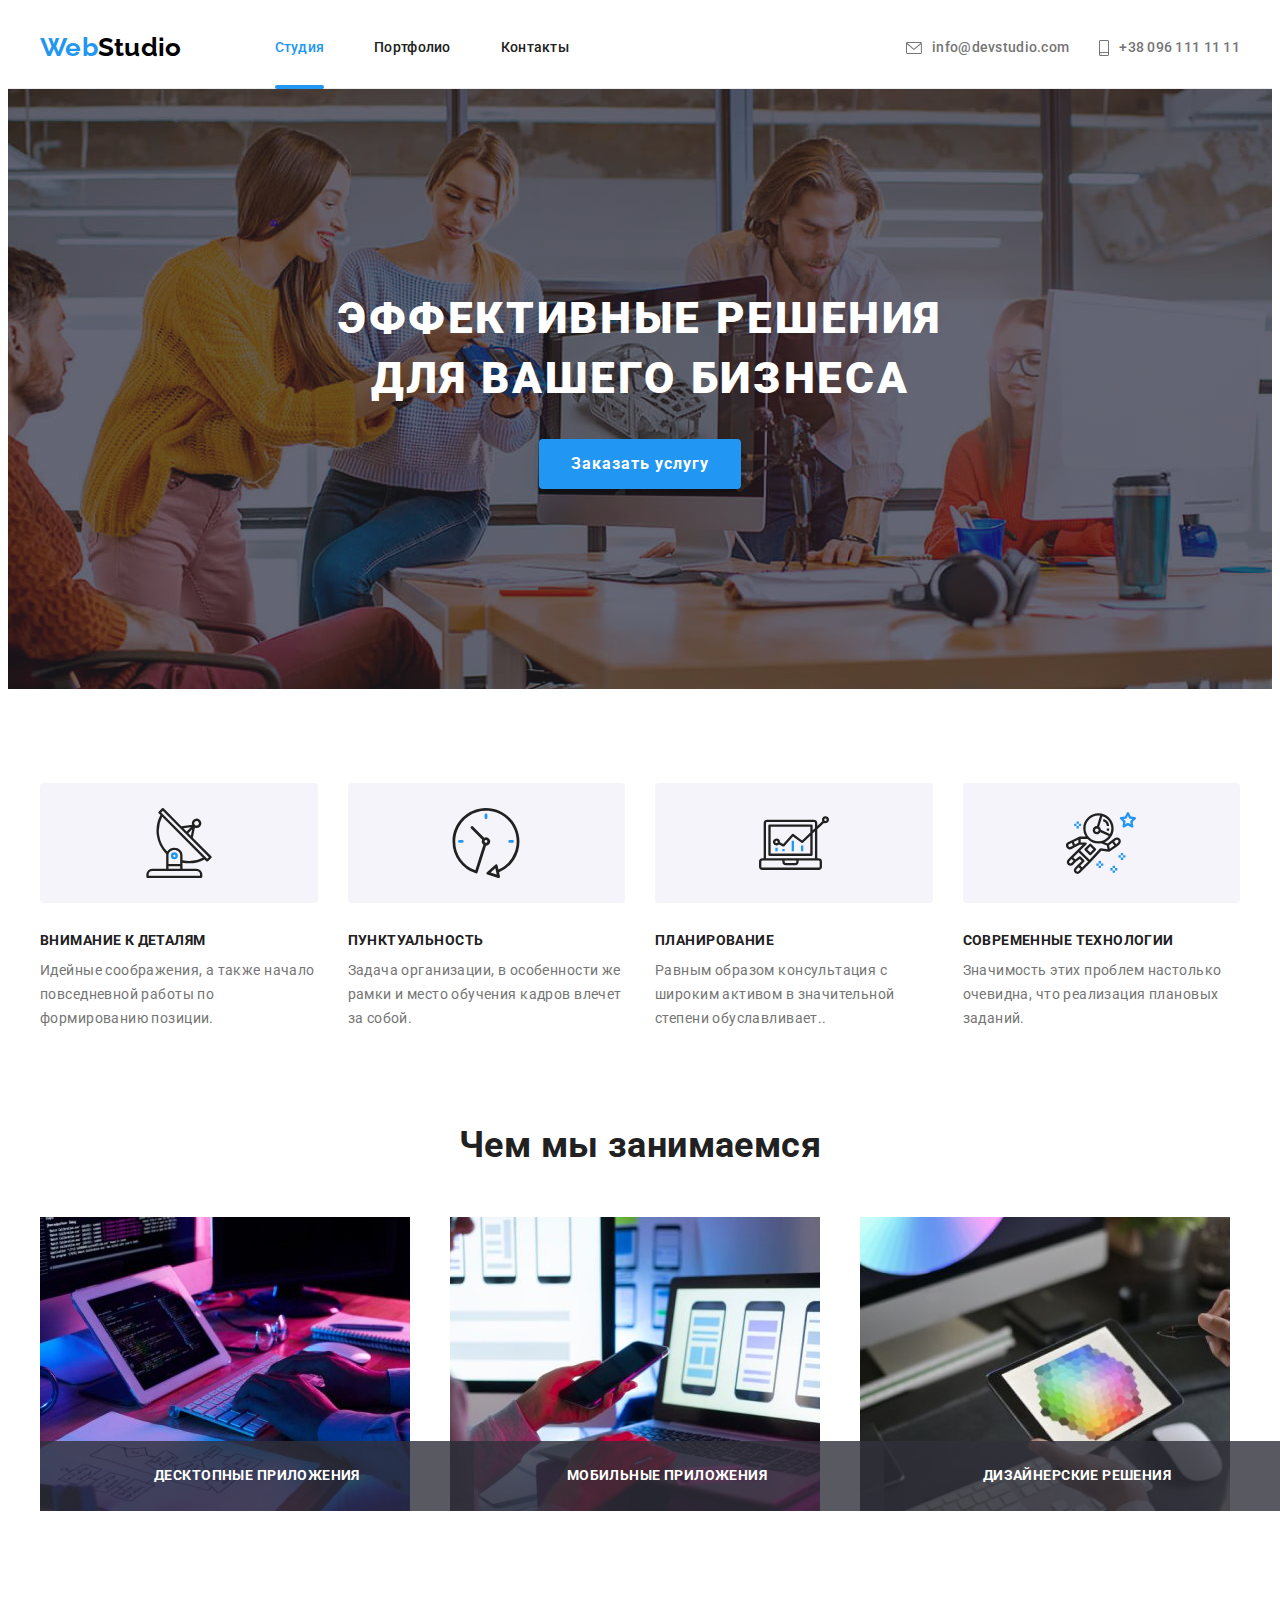
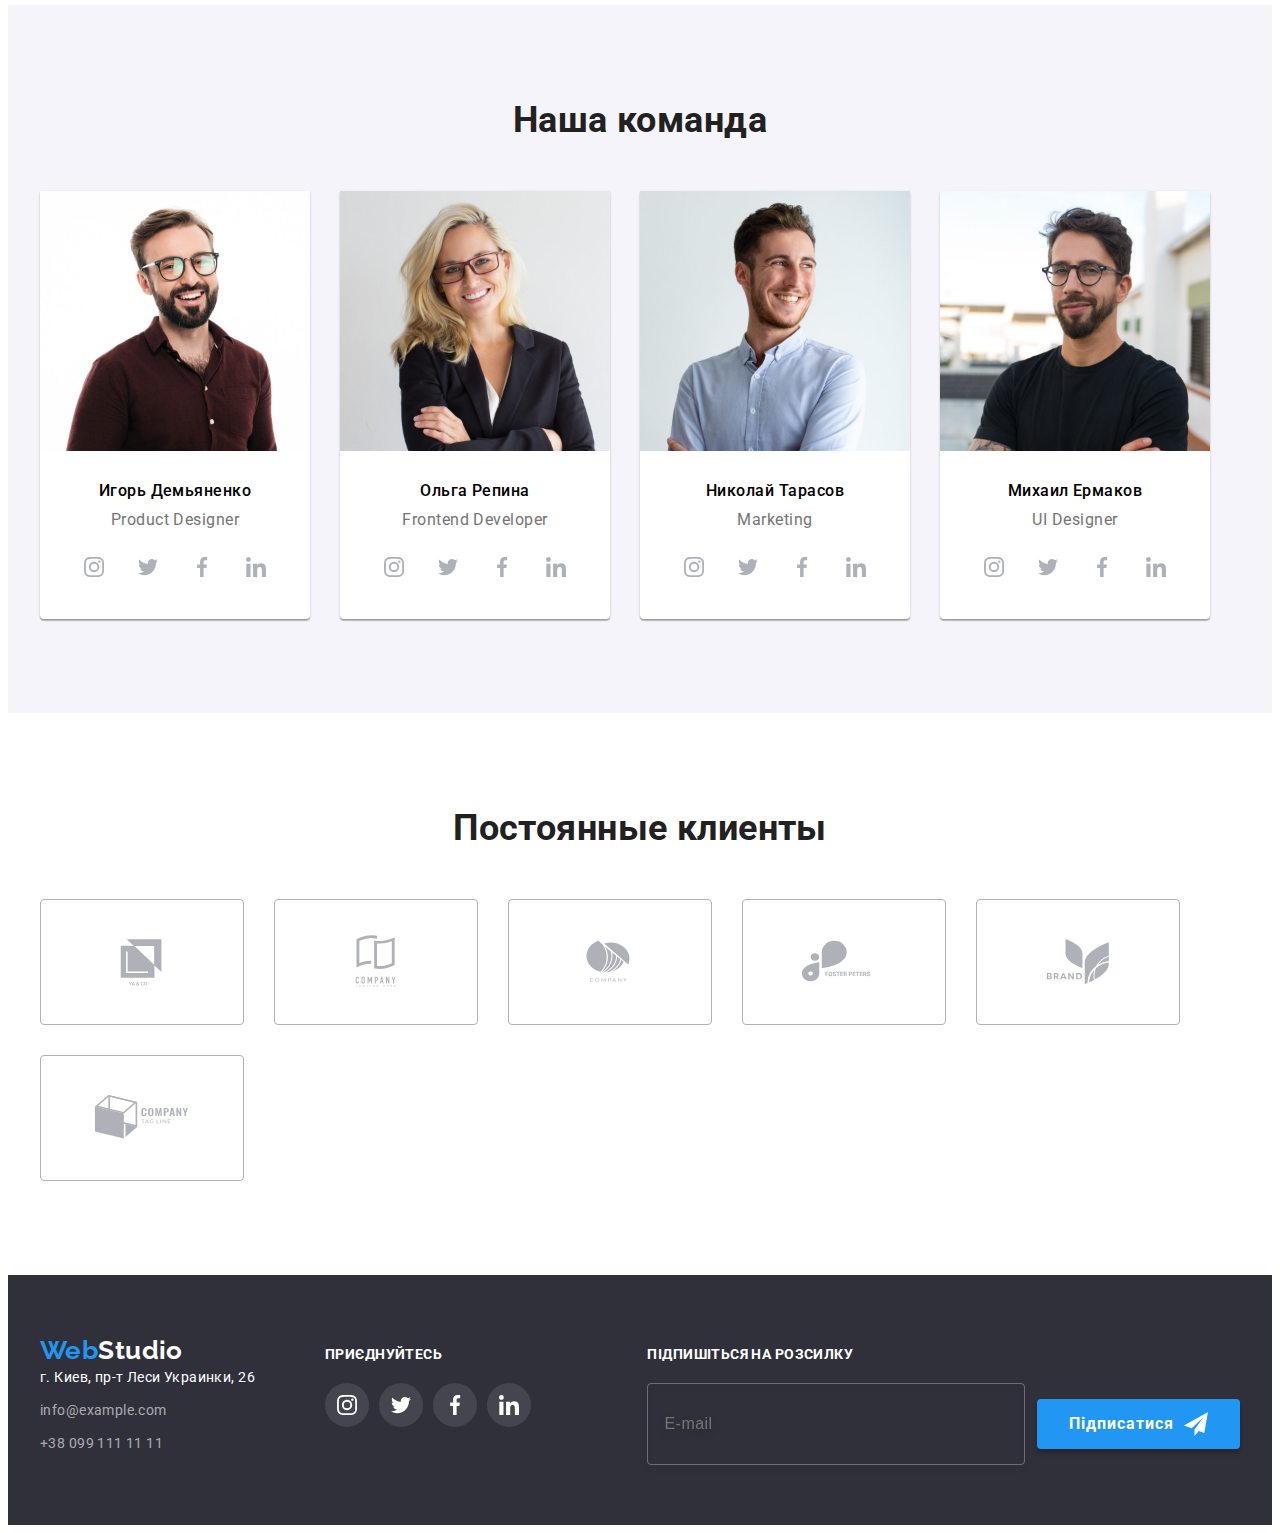
==== index.html @ 17958de3 "/images/we-do" ====
<!DOCTYPE html>
<html lang="ru">
<head>
    <meta charset="UTF-8">
    <meta http-equiv="X-UA-Compatible" content="IE=edge">
    <meta name="viewport" content="width=device-width, initial-scale=1.0">
<link href="https://fonts.googleapis.com/css2?family=Raleway:wght@700&family=Roboto:wght@400;500;700;900&display=swap" rel="stylesheet"/>
<link rel="stylesheet" href="https://cdnjs.cloudflare.com/ajax/libs/modern-normalize/1.1.0/modern-normalize.min.css" integrity="sha512-wpPYUAdjBVSE4KJnH1VR1HeZfpl1ub8YT/NKx4PuQ5NmX2tKuGu6U/JRp5y+Y8XG2tV+wKQpNHVUX03MfMFn9Q==" crossorigin="anonymous" referrerpolicy="no-referrer" />
 
<link rel="stylesheet" href="./css/main.min.css"/>

    <title>Веб-студия</title>
</head>
<body data-page>
    <!--шапка сайта-->
    <header class="header">
        <div class="header__containe container">
        <nav class="nav">
            <a href="index.html" class="logo">Web<span class="dark-logo">Studio</span></a>
    
            <ul class="list nav__list">
              <li class="nav__item">
                <a href="index.html" class="nav__link nav__link--active link">Студия</a>
              </li>
  
              <li class="nav__item">
                <a href="portfolio.html" class="nav__link link">Портфолио</a>
              </li>
              <li class="nav__item">
                <a href="" class="nav__link link">Контакты</a>
              </li>
            </ul>
<!--кнопка-->
            <button
            type="button"
            class="menu-button"
            aria-expanded="false"
            aria-controls="menu-container"
            data-menu-button
          >
            <svg
              class="menu-button__icon"
              width="40"
              height="40"
              aria-label="мобильное выпадающее меню"
            >
              <use class="icon-menu" href="./images/icons.svg#icon-menu"></use>
              <use class="icon-cross" href="./images/icons.svg#icon-cross"></use>
            </svg>
          </button>
<!-- Мобильное меню -->

<div class="menu-container" id="menu-container" data-menu>
  <div class="mob-nav">
    <ul class="list mob-nav__list">
      <li class="mob-nav__item">
        <a href="./index.html" class="mob-nav__link mob-nav__link--active link">Студия</a>
      </li>
      <li class="mob-nav__item">
        <a href="./portfolio.html" class="mob-nav__link link">Портфолио</a>
      </li>
      <li class="mob-nav__item">
        <a href="#contacts" class="mob-nav__link link">Контакты</a>
      </li>
    </ul>
  </div>
  <div class="mob-contacts">
    <ul class="list mob-contacts__list">
      <li class="mob-contacts__item">
        <a href="tel:+380961111111" class="mob-contacts__link link tel">
          +38 096 111 11 11
        </a>
      </li>
      <li class="mob-contacts__item">
        <a href="mailto:info@devstudio.com" class="mob-contacts__link link e-mail">
          info@devstudio.com
        </a>
      </li>
    </ul>
  </div>
  <div class="mob-socials">
    <ul class="mob-socials__list list">
      <li class="mob-socials__item">
        <a
          class="mob-socials__link link"
          href=""
          target="_blank"
          rel="noreferrer noopener"
          >Instagram</a
        >
      </li>
      <li class="mob-socials__item">
        <a
          class="mob-socials__link link"
          href=""
          target="_blank"
          rel="noreferrer noopener"
          >Twitter</a
        >
      </li>
      <li class="mob-socials__item">
        <a
          class="mob-socials__link link"
          href=""
          target="_blank"
          rel="noreferrer noopener"
          >Facebook</a
        >
      </li>
      <li class="mob-socials__item">
        <a
          class="mob-socials__link link"
          href=""
          target="_blank"
          rel="noreferrer noopener"
          >LinkedIn</a
        >
      </li>
    </ul>
  </div>
</div>

<div class="menu-container" id="menu-container" data-menu>
  <div class="mob-nav">
    <ul class="list mob-nav__list">
      <li class="mob-nav__item">
        <a href="./index.html" class="mob-nav__link mob-nav__link--active link">Студия</a>
      </li>
      <li class="mob-nav__item">
        <a href="./portfolio.html" class="mob-nav__link link">Портфолио</a>
      </li>
      <li class="mob-nav__item">
        <a href="#contacts" class="mob-nav__link link">Контакты</a>
      </li>
    </ul>
  </div>
  <div class="mob-contacts">
    <ul class="list mob-contacts__list">
      <li class="mob-contacts__item">
        <a href="tel:+380961111111" class="mob-contacts__link link tel">
          +38 096 111 11 11
        </a>
      </li>
      <li class="mob-contacts__item">
        <a href="mailto:info@devstudio.com" class="mob-contacts__link link e-mail">
          info@devstudio.com
        </a>
      </li>
    </ul>
  </div>
  <div class="mob-socials">
    <ul class="mob-socials__list list">
      <li class="mob-socials__item">
        <a
          class="mob-socials__link link"
          href=""
          target="_blank"
          rel="noreferrer noopener"
          >Instagram</a
        >
      </li>
      <li class="mob-socials__item">
        <a
          class="mob-socials__link link"
          href=""
          target="_blank"
          rel="noreferrer noopener"
          >Twitter</a
        >
      </li>
      <li class="mob-socials__item">
        <a
          class="mob-socials__link link"
          href=""
          target="_blank"
          rel="noreferrer noopener"
          >Facebook</a
        >
      </li>
      <li class="mob-socials__item">
        <a
          class="mob-socials__link link"
          href=""
          target="_blank"
          rel="noreferrer noopener"
          >LinkedIn</a
        >
      </li>
    </ul>
  </div>
</div>

        </nav>
        <!--контакты-->
          <ul class="list contact">
                <li class="contact__item">
                  <a href="mailto:info@devstudio.com" class="contact__link link">
                    <svg class="contact__icon mail-icon icon" width="16px" height="12px">
                        <use href="./images/icons.svg#envelope"></use>
                    </svg>
                    info@devstudio.com</a>
                </li>
                <li class="contact__item">
                  <a href="tel:+380961111111" class="contact__link link">
                    <svg class="contact__icon tel-icon" width="10px" height="16px">
                        <use href="./images/icons.svg#smartphone"></use>
                    </svg>
                    +38 096 111 11 11</a>
                </li>
              </ul>


              




    </div>
    </header>
    
    <main>
        <!--герой-->
 <section class="hero">
    <div class="container">
    <h1 class="hero-title">
        Эффективные решения для вашего бизнеса</h1>

    <button type="button" class="hero-button" data-modal-open>Заказать услугу</button>



</div >
    </section>


 <!--особенности-->
 <section class="about section">
<div class="container">
    
<h2 class="visually-hidden">Наши особенности</h2>


<ul class="about__list card-set list">
<li class="about__item card-item">
<div class="about__card-icon">
                <svg class="about-icon" width="70px" height="70px">
                  <use href="./images/icons.svg#antenna"></use>
                </svg>
              </div>

    <h3 class="about__title">Внимание к деталям</h3>
    <p class="about__text">Идейные соображения, а также начало повседневной работы по формированию позиции.</p>
</li>
<li class="about__item card-item">
<div class="about__card-icon">
                <svg class="about-icon" width="70px" height="70px">
                  <use href="./images/icons.svg#clock"></use>
                </svg>
              </div>

    <h3 class="about__title">Пунктуальность</h3>
    <p class="about__text">Задача организации, в особенности же рамки и место обучения кадров влечет за собой.</p>
</li>
<li class="about__item card-item">
<div class="about__card-icon">
                <svg class="about-icon" width="70px" height="70px">
                  <use href="./images/icons.svg#diagram"></use>
                </svg>
              </div>

    <h3 class="about__title">Планирование</h3>
    <p class="about__text">Равным образом консультация с широким активом в значительной степени обуславливает..</p>
</li>
<li class="about__item card-item">
<div class="about__card-icon">
                <svg class="about-icon" width="70px" height="70px">
                  <use href="./images/icons.svg#astronaut"></use>
                </svg>
              </div>

    <h3 class="about__title">Современные технологии</h3>
    <p class="about__text">Значимость этих проблем настолько очевидна, что реализация плановых заданий.</p>
</li>
</ul>
</div>
</section>

<!-- Чем занимаемся-->
<section class="we-do section">
    <div class="container we-do__container">
<h2 class="section-title">Чем мы занимаемся</h2>

<ul class="we-do__list card-set list">
    <li class="card-item we-do-list__item">
      <div class="we-do-list__text">
        <p class="we-do-list__title">Десктопные приложения</p>
      </div>
        <img 
        srcset="./images/we-do/img1@1x.jpg 1x, ./images/we-do/img1@2x.jpg 2x"
        src="./images/we-do/img1@1x.jpg"
        width="370" 
        height="294" 
        alt="набираем код с макета"/>
    </li>
    <li class="card-item we-do-list__item">
      <div class="we-do-list__text">
        <p class="we-do-list__title">мобильные приложения</p>
      </div>
      
        <img
        srcset="./images/we-do/img2@1x.jpg 1x, ./images/we-do/img2@2x.jpg 2x"
         src="./images/we-do/img2@1x.jpg"
        width="370"
        height="294"
         alt="создаем страницу"/>
    </li>
<li class="card-item we-do-list__item">
  <div class="we-do-list__text">
    <p class="we-do-list__title">дизайнерские решения</p>
  </div>
        <img 
        srcset="./images/we-do/img3@1x.jpg 1x, ./images/we-do/img3@2x.jpg 2x"
        src="./images/we-do/img3@1x.jpg" 
        width="370"
        height="294"
         alt="создаем дизайн"/>
    </li>
</ul>
</div>
</section>
 
<!--Наша команда-->

<section class="team section">
    <div class="container">
<h2 class="section-title">Наша команда</h2>
<ul class="list team__list card-set">
    <li class="team__item cards-set__item">
<img src="./images/Designer.jpg" 
        alt="Дизайнер продукта" 
        width="270"
        height="260">
<div class="team__content">
        <h3 class="title team__title">Игорь Демьяненко</h3>
        <p class="team__text">Product Designer</p>
        
    
            <ul class="list social-list">
              <li class="social-item">
                <a href="javascript:;" target="_blank" class="link social-link-icon">
                  <svg class="social-icon" width="20px" height="20px">
                    <use href="./images/icons.svg#instagram"></use>
                  </svg>
                </a>
              </li>

              <li class="social-item">
                <a href="javascript:;" target="_blank" class="link social-link-icon">
                  <svg class="social-icon" width="20px" height="20px">
                    <use href="./images/icons.svg#twitter"></use>
                  </svg>
                </a>
              </li>

              <li class="social-item">
                <a href="javascript:;" target="_blank" class="link social-link-icon">
                  <svg class="social-icon" width="20px" height="20px">
                    <use href="./images/icons.svg#facebook"></use>
                  </svg>
                </a>
              </li>

              <li class="social-item">
                <a href="javascript:;" target="_blank" class="link social-link-icon">
                  <svg class="social-icon" width="20px" height="20px">
                    <use href="./images/icons.svg#linkedin"></use>
                  </svg>
                </a>
              </li>
            </ul>
          </div>
        </li>
    
    
<li class="team__item card-item__item">
        <img src="./images/Developer.jpg" 
        alt="Фронтенд-разработчик" 
        width="270"
        height="260">
        <div class="team__content">
        <h3 class="title team__title">Ольга Репина</h3>
        <p class="team__text">Frontend Developer</p>
        

        
            <ul class="list social-list">
              <li class="social-item">
                <a href="javascript:;" target="_blank" class="link social-link-icon">
                  <svg class="social-icon" width="20px" height="20px">
                    <use href="./images/icons.svg#instagram"></use>
                  </svg>
                </a>
              </li>

              <li class="social-item">
                <a href="javascript:;" target="_blank" class="link social-link-icon">
                  <svg class="social-icon" width="20px" height="20px">
                    <use href="./images/icons.svg#twitter"></use>
                  </svg>
                </a>
              </li>

              <li class="social-item">
                <a href="javascript:;" target="_blank" class="link social-link-icon">
                  <svg class="social-icon" width="20px" height="20px">
                    <use href="./images/icons.svg#facebook"></use>
                  </svg>
                </a>
              </li>

              <li class="social-item">
                <a href="javascript:;" target="_blank" class="link social-link-icon">
                  <svg class="social-icon" width="20px" height="20px">
                    <use href="./images/icons.svg#linkedin"></use>
                  </svg>
                </a>
              </li>
            </ul>
          </div>
    </li>
<li class="team__item card-item__item">
    <img src="./images/Marketing.jpg"
    alt="Маркетинг" width="270"
    height="260">
<div class="team__content">
    <h3 class="title team__title">Николай Тарасов</h3>
    <p class="team__text">Marketing</p>



    <ul class="list social-list">
      <li class="social-item">
        <a href="javascript:;" target="_blank" class="link social-link-icon">
          <svg class="social-icon" width="20px" height="20px">
            <use href="./images/icons.svg#instagram"></use>
          </svg>
        </a>
      </li>

      <li class="social-item">
        <a href="javascript:;" target="_blank" class="link social-link-icon">
          <svg class="social-icon" width="20px" height="20px">
            <use href="./images/icons.svg#twitter"></use>
          </svg>
        </a>
      </li>

      <li class="social-item">
        <a href="javascript:;" target="_blank" class="link social-link-icon">
          <svg class="social-icon" width="20px" height="20px">
            <use href="./images/icons.svg#facebook"></use>
          </svg>
        </a>
      </li>

      <li class="social-item">
        <a href="javascript:;" target="_blank" class="link social-link-icon">
          <svg class="social-icon" width="20px" height="20px">
            <use href="./images/icons.svg#linkedin"></use>
          </svg>
        </a>
      </li>
    </ul>
  </div>
</li>
    <li class="team__item card-item__item">
        <img src="./images/UIDesigner.jpg"
        alt="Дизайнер пользовательского интерфейса"
         width="270"
        height="260">
<div class="team__content">
        <h3 class="title team__title">Михаил Ермаков</h3>
        <p class="team__text">UI Designer</p>



    <ul class="list social-list">
      <li class="social-item">
        <a href="javascript:;" target="_blank" class="link social-link-icon">
          <svg class="social-icon" width="20px" height="20px">
            <use href="./images/icons.svg#instagram"></use>
          </svg>
        </a>
      </li>

      <li class="social-item">
        <a href="javascript:;" target="_blank" class="link social-link-icon">
          <svg class="social-icon" width="20px" height="20px">
            <use href="./images/icons.svg#twitter"></use>
          </svg>
        </a>
      </li>

      <li class="social-item">
        <a href="javascript:;" target="_blank" class="link social-link-icon">
          <svg class="social-icon" width="20px" height="20px">
            <use href="./images/icons.svg#facebook"></use>
          </svg>
        </a>
      </li>

      <li class="social-item">
        <a href="javascript:;" target="_blank" class="link social-link-icon">
          <svg class="social-icon" width="20px" height="20px">
            <use href="./images/icons.svg#linkedin"></use>
          </svg>
        </a>
      </li>
    </ul>
  </div>
    </li>
</ul>
</div>
</section>

<!--Постоянные клиенты-->
<section class="section">
    <div class="container clients-container">
        <h2 class="section-title">Постоянные клиенты</h2>

<ul class="list card-set clients__list">
    <li class="clients__item card-item__item">
        <a href="" class="link clients__link">
        <svg class="clients-icon" width="106" height="60">
            <use href="./images/icons.svg#logo"></use>
        </svg>
    </a>
</li>
<li class="clients__item card-item__item">
    <a href="" class="link clients__link">
    <svg class="clients-icon" width="106" height="60">
        <use href="./images/icons.svg#logo-1"></use>
    </svg>
</a>
</li>
<li class="clients__item card-item__item">
    <a href="" class="link clients__link">
    <svg class="clients-icon" width="106" height="60">
        <use href="./images/icons.svg#logo-2"></use>
    </svg>
</a>
</li>
<li class="clients__item card-item__item">
    <a href="" class="link clients__link">
    <svg class="clients-icon" width="106px" height="60">
        <use href="./images/icons.svg#logo-3"></use>
    </svg>
</a>
</li>
<li class="clients__item card-item__item">
    <a href="" class="link clients__link">
    <svg class="clients-icon" width="106" height="60">
        <use href="./images/icons.svg#logo-4"></use>
    </svg>
</a>
</li>
<li class="clients__item card-item__item">
    <a href="" class="link clients__link">
    <svg class="clients-icon" width="106" height="60">
        <use href="./images/icons.svg#logo-5"></use>
    </svg>
</a>
</li>
</ul>
</div>
</section>
</main>


    <!--подвал-->
     <footer class="footer">
<div class="container">
    <ul class="list footer__list">
        <li class="footer__item">
        <a href="index.html" class="logo">Web<span class="white">Studio</span></a>


        <address class="address">
          <ul class="list footer-contacts" id="contacts">
            <li class="footer-contacts__item">
              <a
                href="https://goo.gl/maps/6LCePJ9uV5C26gQX8"
                target="_blank"
                rel="noreferrer noopener"
                class="link footer-contacts__link street"
              >
                г. Киев, пр-т Леси Украинки, 26
              </a>
            </li>
            <li class="footer-contacts__item">
              <a href="mailto:info@example.com" class="link footer-contacts__link"
                >info@example.com</a
              >
            </li>
            <li class="footer-contacts__item">
              <a href="tel:+380991111111" class="link footer-contacts__link"
                >+38 099 111 11 11</a
              >
            </li>
          </ul>
        </address>
      </li>

    <li class="subscription footer__item">
        <h3 class="subscription__follow">приєднуйтесь</h3>

        <ul class="list social-list">
          <li class="social-list__item">
            <a href="javascript:;" target="_blank" class="link social-link-icon">
              <svg class="social-icon" width="20px" height="20px">
                <use href="./images/icons.svg#instagram"></use>
              </svg>
            </a>
          </li>

          <li class="social-list__item">
            <a href="javascript:;" target="_blank" class="link social-link-icon">
              <svg class="social-icon" width="20px" height="20px">
                <use href="./images/icons.svg#twitter"></use>
              </svg>
            </a>
          </li>

          <li class="social-list__item">
            <a href="javascript:;" target="_blank" class="link social-link-icon">
              <svg class="social-icon" width="20px" height="20px">
                <use href="./images/icons.svg#facebook"></use>
              </svg>
            </a>
          </li>

          <li class="social-list__item">
            <a href="javascript:;" target="_blank" class="link social-link-icon">
              <svg class="social-icon" width="20px" height="20px">
                <use href="./images/icons.svg#linkedin"></use>
              </svg>
            </a>
          </li>
        </ul>
      </li>
<!--форма футер-->
<li class="subscription footer__item">
  <p class="subscription__follow">Підпишіться на розсилку</p>

  <form class="subscribe-form">
    <input
      class="subscribe-form__input"
      type="email"
      name="email"
      id="email"
      placeholder="E-mail"
      required
    />

    <button type="button" class="hero-button">
      <span class="span-subscribe"> Підписатися</span>
      <svg class="social-icon" width="24px" height="24px">
        <use href="./images/icons.svg#icon-footer-send"></use>
      </svg>
    </button>
  </form>
</li>
    </ul>
</div>
</footer>

<div class="backdrop is-hidden" data-modal>
  <div class="modal">
    <button type="submit" data-modal-close class="close-btn">
      <svg class="modal-btn-icon" width="18px" height="18px">
        <use href="./images/icons.svg#icon-iconx"></use>
      </svg>
    </button>

<p class="register-form-title">Залиште свої дані, ми вам передзвонимо</p>
    <form class="register-form">
   <label for="name" class="form-label">
    <span class="form-text">Ім'я</span>
    <span class="form-fild">
    <input class="form-input" type="text" name="name" id="name" required/>
          <svg class="form-icon" width="18" height="18"> 
            <use href="./images/icons.svg#icon-person-black"></use>
          </svg>
          </span>
 </label>
<label for="user-phone" class="form-label">
            <span class="form-text">Телефон</span> 
            <span class="form-fild">
          <input class="form-input" type="text" name="phone" id="user-phone" required/>
            <svg class="form-icon" width="18" height="18"> 
              <use href="./images/icons.svg#icon-phone-modal"></use>
            </svg>
          </span>
         </label>
<label for="user-email" class="form-label" >
              <span class="form-text">Пошта</span> 
              <span class="form-fild">
            <input class="form-input" type="text" name="email" id="user-email" required/>
              <svg class="form-icon" width="18" height="18"> 
                <use href="./images/icons.svg#icon-email-black"></use>
              </svg>
            </span>
</label>
<label for="comment" class="form-label test">
  <span class="form-text">Коментар</span>
  <span class="form-fild-comment">
<textarea
  class="call-back-comment"
  name="comment"
  id="comment"
  rows="8"
  placeholder="Введіть текст"
></textarea>
  </span>
</label>
           <label class="register-form-agreement">
                <input class="register-checkbox visually-hidden" type="checkbox" name="agreement" />
                <svg class="register-icon" width="16" height="15">
                  <use class="register-icon-uncheck" href="./images/icons.svg#icon-vector"></use>
                  <use class="register-icon-check" href="./images/icons.svg#icon-icon-check"></use>
                </svg>
                <span class="register-form-agreement-text">
                  Погоджуюся з розсилкою та приймаю <a class="register-form-agreement-link" href="">Умови договору</a></span>
              </label>


              <button type="submit" class="hero-button">Відправити</button>
    </form>
  </div>
</div>

<!--скрипт модaльного окна-->
<script src="./js/subscription.js"></script>
    <script src="./js/menu.js"></script>
<script src="./js/modal.js"></script>

</body>
</html>
---- css/main.min.css ----
:root{--card-item: 1;--card-set-gap: 30px}.visually-hidden{position:absolute;white-space:nowrap;width:1px;height:1px;overflow:hidden;border:0;padding:0;clip:rect(0 0 0 0);-webkit-clip-path:inset(50%);clip-path:inset(50%);margin:-1px}body{color:#757575;font-family:"Roboto",sans-serif;font-style:normal;font-size:14px;letter-spacing:.03em;line-height:1.71}body.modal-open{overflow:hidden}.no-scroll{overflow:hidden}h1,h2,h3,h4,p{margin:0}ul,ol{padding:0;margin:0}img{display:block;max-width:100%;height:auto}.link{text-decoration:none;color:currentColor}.list{list-style:none}.hero-button{min-width:200px;display:-webkit-box;display:-ms-flexbox;display:flex;-webkit-box-pack:center;-ms-flex-pack:center;justify-content:center;-webkit-box-align:center;-ms-flex-align:center;align-items:center;margin:0 auto;cursor:pointer;color:#fff;background-color:#2196f3;font-family:inherit;font-weight:700;font-size:16px;line-height:1.9;letter-spacing:.06em;border-radius:4px;-webkit-box-shadow:0px 4px 4px 0px rgba(0,0,0,.25);box-shadow:0px 4px 4px 0px rgba(0,0,0,.25);border:none;padding:10px 32px;-webkit-transition-property:color,background-color;transition-property:color,background-color;-webkit-transition-duration:250ms;transition-duration:250ms;-webkit-transition-timing-function:cubic-bezier(0.4, 0, 0.2, 1);transition-timing-function:cubic-bezier(0.4, 0, 0.2, 1)}.hero-button:hover,.hero-button:focus{background-color:#188ce8}.card-set{gap:var(--card-set-gap);display:-webkit-box;display:-ms-flexbox;display:flex;-ms-flex-wrap:wrap;flex-wrap:wrap}@media screen and (min-width: 768px){.card-set{--card-item: 2}}@media screen and (min-width: 1200px){.card-set{--card-item: 3}}.card-set__item{-ms-flex-preferred-size:calc((100% - (var(--card-item) - 1)*var(--card-set-gap))/var(--card-item));flex-basis:calc((100% - (var(--card-item) - 1)*var(--card-set-gap))/var(--card-item))}.container{margin-left:auto;margin-right:auto;width:100%;padding-left:15px;padding-right:15px}@media screen and (min-width: 480px){.container{width:480px}}@media screen and (min-width: 768px){.container{width:768px}}@media screen and (min-width: 1200px){.container{width:1200px}}.footer.social-link-icon{fill:#fff}.logo{color:#2196f3;font-family:"Raleway",cursive;font-weight:700;font-size:26px;line-height:1.2;text-decoration:none;display:-webkit-box;display:-ms-flexbox;display:flex}.header .logo{margin-right:93px}.dark-logo{color:#000}.white{color:#fff}.register-checkbox:checked+.register-icon .register-icon-uncheck{opacity:1;-webkit-transition:opacity 500ms ease-out,visibility 500ms ease-out;transition:opacity 500ms ease-out,visibility 500ms ease-out}.register-icon-uncheck{-webkit-transition:fill 250ms cubic-bezier(0.4, 0, 0.2, 1);transition:fill 250ms cubic-bezier(0.4, 0, 0.2, 1)}.register-icon-check{opacity:0;visibility:hidden;-webkit-transition:opacity 500ms ease-out,visibility 500ms ease-out;transition:opacity 500ms ease-out,visibility 500ms ease-out}.register-checkbox:checked+.register-icon .register-icon-check{opacity:1;visibility:visible}.register-checkbox:hover+.register-icon .register-icon-uncheck,.register-checkbox:focus+.register-icon .register-icon-uncheck{fill:#2196f3}.close-btn:hover .modal-btn-icon,.close-btn:focus .modal-btn-icon{fill:#2196f3}.register-form-agreement-link{color:#2196f3}.backdrop.is-hidden{opacity:0;visibility:hidden;pointer-events:none}.backdrop{position:fixed;top:0;left:0;z-index:1000;display:-webkit-box;display:-ms-flexbox;display:flex;-webkit-box-align:center;-ms-flex-align:center;align-items:center;-webkit-box-pack:center;-ms-flex-pack:center;justify-content:center;width:100%;height:100%;background-color:rgba(0,0,0,.2);opacity:1;visibility:visible;pointer-events:initial;-webkit-transition:opacity 500ms ease-out,visibility 500ms ease-out;transition:opacity 500ms ease-out,visibility 500ms ease-out}.modal{position:relative;width:528px;height:581px;padding:40px;background-color:#fff;-webkit-box-shadow:0px 1px 3px rgba(0,0,0,.12),0px 1px 1px rgba(0,0,0,.14),0px 2px 1px rgba(0,0,0,.2);box-shadow:0px 1px 3px rgba(0,0,0,.12),0px 1px 1px rgba(0,0,0,.14),0px 2px 1px rgba(0,0,0,.2);border-radius:4px;-webkit-transition:-webkit-transform 500ms ease-out;transition:-webkit-transform 500ms ease-out;transition:transform 500ms ease-out;transition:transform 500ms ease-out, -webkit-transform 500ms ease-out}@media screen and (min-width: 390px){.modal{width:380px;height:630px}}@media screen and (min-width: 478px){.modal{width:450px;height:609px}}@media screen and (min-width: 768px){.modal{width:450px;height:609px}}.backdrop.is-hidden .modal{-webkit-transform:scale(0);transform:scale(0)}@media screen and (min-width: 478px){.register-form-agreement-text{font-size:12px}}@media screen and (min-width: 768px){.register-form-agreement-text{font-size:12px}}.close-btn{position:absolute;top:8px;right:8px;display:-webkit-box;display:-ms-flexbox;display:flex;-webkit-box-pack:center;-ms-flex-pack:center;justify-content:center;-webkit-box-align:center;-ms-flex-align:center;align-items:center;width:30px;height:30px;padding:0;border-radius:50%;border:1px solid rgba(0,0,0,.1);background-color:rgba(0,0,0,0);cursor:pointer}.backdrop.is-hidden{opacity:0;visibility:hidden;pointer-events:none}.register-form-title{font-weight:700;line-height:1.15;text-align:center;color:#212121;margin-bottom:12px;font-size:20px}.form-label{font-size:12px;line-height:1.1666666667;letter-spacing:.01em;color:#757575;-webkit-box-orient:vertical;-webkit-box-direction:normal;-ms-flex-direction:column;flex-direction:column;gap:4px;margin-bottom:10px;display:-webkit-box;display:-ms-flexbox;display:flex}.form-fild{position:relative}.form-input{height:40px;width:100%;padding-left:42px;border-radius:4px;border:1px solid rgba(33,33,33,.2);outline:none;cursor:pointer;-webkit-transition-property:border;transition-property:border;-webkit-transition-duration:250ms;transition-duration:250ms;-webkit-transition-timing-function:cubic-bezier(0.4, 0, 0.2, 1);transition-timing-function:cubic-bezier(0.4, 0, 0.2, 1)}.form-input:hover,.form-input:focus{border:1px solid #2196f3}.form-input:hover+.form-icon,.form-input:focus+.form-icon{fill:#2196f3}.form-fild:hover input,.form-fild:focus input{border:1px solid #2196f3}.form-fild:focus-within .form-icon,.form-fild:hover .form-icon{fill:#2196f3}.form-icon{position:absolute;top:50%;left:16px;-webkit-transform:translateY(-50%);transform:translateY(-50%);-webkit-transition:fill 250ms cubic-bezier(0.4, 0, 0.2, 1);transition:fill 250ms cubic-bezier(0.4, 0, 0.2, 1)}.test{margin-bottom:20px}.form-fild-comment textarea{resize:none;width:100%;height:120px;border:1px solid rgba(33,33,33,.2);border-radius:4px}.form-fild-comment{display:-webkit-box;display:-ms-flexbox;display:flex;-webkit-box-orient:vertical;-webkit-box-direction:normal;-ms-flex-direction:column;flex-direction:column;text-align:left;-webkit-transition-property:border;transition-property:border;-webkit-transition-duration:250ms;transition-duration:250ms;-webkit-transition-timing-function:cubic-bezier(0.4, 0, 0.2, 1);transition-timing-function:cubic-bezier(0.4, 0, 0.2, 1)}.form-fild-comment:focus .call-back-comment,.form-fild-comment:hover .call-back-comment{border:1px solid #2196f3}.call-back-comment{padding:12px 16px}.form-fild-comment textarea::-webkit-input-placeholder{font-style:normal;font-weight:400;font-size:12px;line-height:1.16;letter-spacing:.01em;color:rgba(117,117,117,.5)}.form-fild-comment textarea::-moz-placeholder{font-style:normal;font-weight:400;font-size:12px;line-height:1.16;letter-spacing:.01em;color:rgba(117,117,117,.5)}.form-fild-comment textarea:-ms-input-placeholder{font-style:normal;font-weight:400;font-size:12px;line-height:1.16;letter-spacing:.01em;color:rgba(117,117,117,.5)}.form-fild-comment textarea::-ms-input-placeholder{font-style:normal;font-weight:400;font-size:12px;line-height:1.16;letter-spacing:.01em;color:rgba(117,117,117,.5)}.form-fild-comment textarea::placeholder{font-style:normal;font-weight:400;font-size:12px;line-height:1.16;letter-spacing:.01em;color:rgba(117,117,117,.5)}.register-form-agreement{display:-webkit-box;display:-ms-flexbox;display:flex;-webkit-box-align:center;-ms-flex-align:center;align-items:center;-webkit-box-pack:center;-ms-flex-pack:center;justify-content:center;gap:8px;margin-bottom:30px;cursor:pointer}.section{padding-top:94px;padding-bottom:94px}.nav{display:-webkit-box;display:-ms-flexbox;display:flex;-webkit-box-align:center;-ms-flex-align:center;align-items:center;color:#212121}.nav__list{display:-webkit-box;display:-ms-flexbox;display:flex;-webkit-box-align:center;-ms-flex-align:center;align-items:center;gap:50px}@media(max-width: 767.98px){.nav__list{display:none}}.nav__link{display:-webkit-box;display:-ms-flexbox;display:flex;color:#212121;padding-top:32px;padding-bottom:32px;-webkit-transition-property:color;transition-property:color;-webkit-transition-duration:250ms;transition-duration:250ms;-webkit-transition-timing-function:cubic-bezier(0.4, 0, 0.2, 1);transition-timing-function:cubic-bezier(0.4, 0, 0.2, 1)}.nav__link:hover,.nav__link:focus{color:#2196f3}.nav__link--active{color:#2196f3;position:relative}.nav__link--active::after{content:"";position:absolute;left:0;bottom:-1px;display:block;width:100%;height:4px;border-radius:2px;background-color:#2196f3}.social-list{display:-webkit-box;display:-ms-flexbox;display:flex;-webkit-box-align:center;-ms-flex-align:center;align-items:center;-webkit-box-pack:center;-ms-flex-pack:center;justify-content:center;gap:10px}.social-link-icon{display:-webkit-box;display:-ms-flexbox;display:flex;-webkit-box-pack:center;-ms-flex-pack:center;justify-content:center;-webkit-box-align:center;-ms-flex-align:center;align-items:center;border-radius:50%;background-color:rgba(255,255,255,.1);width:44px;height:44px;-webkit-transition-property:background-color;transition-property:background-color;-webkit-transition-duration:250ms;transition-duration:250ms;-webkit-transition-timing-function:cubic-bezier(0.4, 0, 0.2, 1);transition-timing-function:cubic-bezier(0.4, 0, 0.2, 1)}.footer .social-icon{fill:#fff}.social-icon{fill:#afb1b8;-webkit-transition-property:fill;transition-property:fill;-webkit-transition-duration:250ms;transition-duration:250ms;-webkit-transition-timing-function:cubic-bezier(0.4, 0, 0.2, 1);transition-timing-function:cubic-bezier(0.4, 0, 0.2, 1)}.social-link-icon:hover .social-icon,.social-link-icon:focus .social-icon{fill:#fff}.social-link-icon:hover,.social-link-icon:focus{background-color:#2196f3}.section-title{font-weight:700;font-size:36px;line-height:1.17;text-align:center;color:#212121;margin-bottom:50px}.footer-social-title{font-style:normal;font-weight:700;font-size:14px;line-height:1.14;letter-spacing:.03em;text-transform:uppercase;color:#fff;margin-bottom:20px}.contact{margin-left:auto}@media(max-width: 767.98px){.contact{display:none}}@media screen and (min-width: 1200px){.contact{display:-webkit-inline-box;display:-ms-inline-flexbox;display:inline-flex}}@media screen and (min-width: 1200px){.contact__item:not(:last-child){margin-right:var(--card-set-gap)}}@media(min-width: 768px)and (max-width: 1199.98px){.contact__item{margin-bottom:10px}}.contact__link{display:-webkit-box;display:-ms-flexbox;display:flex;margin-left:auto;-webkit-transition:color,250ms,cubic-bezier(0.4, 0, 0.2, 1),250ms;transition:color,250ms,cubic-bezier(0.4, 0, 0.2, 1),250ms}@media(max-width: 1199.98px){.contact__link{font-weight:500;font-size:12px;line-height:1.16;letter-spacing:.02em}}@media screen and (min-width: 1200px){.contact__link{padding-top:32px;padding-bottom:32px}}.contact__link:hover,.contact__link:focus{color:#2196f3}.contact__icon{display:block;content:"";-ms-flex-item-align:center;align-self:center;fill:currentColor;margin-right:10px}.mobile-menu{position:fixed;top:0;left:0;width:100%;height:100%;background-color:rgba(0,0,0,.5);z-index:999;opacity:0;visibility:hidden;pointer-events:none;-webkit-transition:opacity 250ms linear,visibility 250ms linear;transition:opacity 250ms linear,visibility 250ms linear}.mobile-menu.is-open{opacity:1;visibility:visible;pointer-events:initial}.mobile-menu .content{height:100%;background-color:#fff;width:70%;-webkit-transform:translateX(-100%);transform:translateX(-100%);-webkit-transition:-webkit-transform 250ms linear 250ms;transition:-webkit-transform 250ms linear 250ms;transition:transform 250ms linear 250ms;transition:transform 250ms linear 250ms, -webkit-transform 250ms linear 250ms}.mobile-menu.is-open .content{-webkit-transform:translateX(0);transform:translateX(0)}.menu-button{display:block;margin-left:auto;padding:0;border:none;background-color:rgba(0,0,0,0);fill:#000;z-index:100;-webkit-transition:color 250ms cubic-bezier(0.4, 0, 0.2, 1);transition:color 250ms cubic-bezier(0.4, 0, 0.2, 1)}.menu-button:hover,.menu-button:focus{color:#2196f3}@media screen and (min-width: 768px){.menu-button{display:none}}.menu-button.is-open{position:fixed;top:0;right:0;-webkit-transform:translate(-50%, 25%);transform:translate(-50%, 25%)}.menu-button__icon{display:block;fill:currentColor}.menu-button .icon-cross{display:none}.menu-button.is-open .icon-cross{position:fixed;display:block}.menu-button.is-open .icon-menu{display:none}.menu-container{position:fixed;width:100%;height:100%;display:-webkit-box;display:-ms-flexbox;display:flex;-webkit-box-orient:vertical;-webkit-box-direction:normal;-ms-flex-direction:column;flex-direction:column;background-color:#fff;overflow:auto;padding:48px 40px;top:0;left:0;-webkit-transform:translateX(100%);transform:translateX(100%);width:100%;z-index:99;-webkit-transition:-webkit-transform 500ms cubic-bezier(0.4, 0, 0.2, 1);transition:-webkit-transform 500ms cubic-bezier(0.4, 0, 0.2, 1);transition:transform 500ms cubic-bezier(0.4, 0, 0.2, 1);transition:transform 500ms cubic-bezier(0.4, 0, 0.2, 1), -webkit-transform 500ms cubic-bezier(0.4, 0, 0.2, 1)}.menu-container.is-open{-webkit-transform:translateX(0);transform:translateX(0)}@media screen and (min-width: 768px){.menu-container{display:none}}.mob-nav{color:#000}.mob-nav__item:not(:last-child){margin-bottom:32px}.mob-nav__link{font-weight:500;font-size:40px;line-height:1.17;letter-spacing:.02em}.mob-nav__link:hover,.mob-nav__link:focus{color:#2196f3}.mob-nav__link--active{color:#2196f3}.mob-contacts{margin-top:auto;margin-bottom:64px}.mob-contacts__item:not(:last-child){margin-bottom:30px}.mob-contacts__link{font-weight:500;font-size:24px;line-height:1.16;letter-spacing:.02em}.mob-contacts__link:hover,.mob-contacts__link:focus{color:#2196f3}.tel{font-size:34px}.mob-socials__list{display:-webkit-box;display:-ms-flexbox;display:flex;-ms-flex-wrap:wrap;flex-wrap:wrap;gap:10px}.mob-socials__item:not(:last-child) .mob-socials__link{display:-webkit-box;display:-ms-flexbox;display:flex;padding-right:10px;border-right:1px solid rgba(33,33,33,.2)}.mob-socials__link{font-weight:500;font-size:18px;line-height:1.22;letter-spacing:.02em;color:#2196f3}.select-list{display:-webkit-box;display:-ms-flexbox;display:flex;-ms-flex-wrap:wrap;flex-wrap:wrap;-webkit-box-pack:left;-ms-flex-pack:left;justify-content:left;gap:8px;margin-bottom:50px;row-gap:8px;-webkit-column-gap:15px;-moz-column-gap:15px;column-gap:15px}@media screen and (min-width: 768px){.select-list{-webkit-box-pack:center;-ms-flex-pack:center;justify-content:center}}.select-list__button{padding:6px 22px;font-family:"Roboto";font-weight:500;font-size:16px;line-height:1.62;text-align:center;letter-spacing:.03em;cursor:pointer;color:#212121;background-color:#f5f4fa;border:none;border-radius:4px;-webkit-transition-property:background-color,color,-webkit-box-shadow;transition-property:background-color,color,-webkit-box-shadow;transition-property:background-color,color,box-shadow;transition-property:background-color,color,box-shadow,-webkit-box-shadow;-webkit-transition-duration:250ms;transition-duration:250ms;-webkit-transition-timing-function:cubic-bezier(0.4, 0, 0.2, 1);transition-timing-function:cubic-bezier(0.4, 0, 0.2, 1)}.select-list__button:hover,.select-list__button:focus{color:#fff;background-color:#2196f3;-webkit-box-shadow:0px 4px 4px 0px rgba(0,0,0,.25);box-shadow:0px 4px 4px 0px rgba(0,0,0,.25)}.header{font-weight:500;line-height:1.14;letter-spacing:.02em;border-bottom:1px solid #ececec}@media(max-width: 767.98px){.header{position:relative}}@media screen and (min-width: 768px){.header__containe{display:-webkit-box;display:-ms-flexbox;display:flex;-webkit-box-align:center;-ms-flex-align:center;align-items:center}}.we-do{padding-top:0}@media(max-width: 1199.98px){.we-do{display:none}}.we-do__list{--card-item: 3}.we-do-list__item{position:relative}.we-do-list__text{position:absolute;z-index:1;bottom:0;left:0;right:0;width:100%;display:-webkit-box;display:-ms-flexbox;display:flex;-webkit-box-align:center;-ms-flex-align:center;align-items:center;-webkit-box-pack:center;-ms-flex-pack:center;justify-content:center;padding:27px;background-color:rgba(47,48,58,.8)}.we-do-list__title{line-height:1.14;font-weight:700;text-align:center;text-transform:uppercase;color:#fff}.about__card-icon{display:-webkit-box;display:-ms-flexbox;display:flex;padding:25px 100px;border-radius:4px;background-color:#f5f4fa;margin-bottom:var(--card-set-gap);-webkit-box-align:center;-ms-flex-align:center;align-items:center;-webkit-box-pack:center;-ms-flex-pack:center;justify-content:center;border:none}.about__list{display:-webkit-box;display:-ms-flexbox;display:flex;-ms-flex-wrap:wrap;flex-wrap:wrap;gap:30px}@media screen and (min-width: 768px){.about__list{--card-item: 2}}@media screen and (min-width: 1200px){.about__list{--card-item: 4}}@media screen and (min-width: 478px){.about__item{width:450px}}@media screen and (min-width: 768px){.about__item{width:354px}}@media screen and (min-width: 1200px){.about__item{width:270px}}.about__title{font-weight:700;font-size:14px;line-height:1.14;text-transform:uppercase;color:#212121;margin-bottom:10px;letter-spacing:.03em}@media(max-width: 767.98px){.about__title{text-align:center}}.about__text{font-weight:400;letter-spacing:.03em;line-height:1.7}.card-item{-ms-flex-preferred-size:calc((100% - (var(--card-item) - 1)*var(--card-set-gap))/var(--card-item));flex-basis:calc((100% - (var(--card-item) - 1)*var(--card-set-gap))/var(--card-item))}.card-text{font-size:16px;line-height:1.88}.card-heading{font-style:normal;font-weight:700;font-size:18px;line-height:2;letter-spacing:.06em;color:#212121;margin-bottom:4px}.card-content{padding:20px 24px;border:1px solid #eee;border-top:none}.clients__list{--card-item: 6}@media screen and (min-width: 478px){.clients__list{--card-item: 2}}@media screen and (min-width: 768px){.clients__list{--card-item: 3}}.clients__link{cursor:pointer;display:-webkit-box;display:-ms-flexbox;display:flex;-webkit-box-pack:center;-ms-flex-pack:center;justify-content:center;-webkit-box-align:center;-ms-flex-align:center;align-items:center;height:92px;padding:16px;border:1px solid #afb1b8;fill:#afb1b8;border-radius:4px;-webkit-transition-property:border,fill;transition-property:border,fill;-webkit-transition-duration:250ms;transition-duration:250ms;-webkit-transition-timing-function:cubic-bezier(0.4, 0, 0.2, 1);transition-timing-function:cubic-bezier(0.4, 0, 0.2, 1)}@media screen and (min-width: 478px){.clients__link{width:210px}}@media screen and (min-width: 768px){.clients__link{width:226px}}@media screen and (min-width: 1200px){.clients__link{width:170px}}.clients__link:hover,.clients__link:focus{border:1px solid #2196f3;fill:#2196f3}.footer{background-color:#2f303a;padding-top:60px;padding-bottom:60px}.footer.social-link-icon{color:#fff;-webkit-transition:background-color 250ms cubic-bezier(0.4, 0, 0.2, 1);transition:background-color 250ms cubic-bezier(0.4, 0, 0.2, 1)}@media(max-width: 767.98px){.footer{text-align:center}}@media screen and (max-width: 767px){.footer__list{display:-webkit-box;display:-ms-flexbox;display:flex;-webkit-box-orient:vertical;-webkit-box-direction:normal;-ms-flex-direction:column;flex-direction:column;gap:60px}}@media(min-width: 768px)and (max-width: 1199.98px){.footer__list{display:-webkit-box;display:-ms-flexbox;display:flex;-ms-flex-wrap:wrap;flex-wrap:wrap;-webkit-box-orient:horizontal;-webkit-box-direction:normal;-ms-flex-direction:row;flex-direction:row;gap:60px;-webkit-box-pack:center;-ms-flex-pack:center;justify-content:center}}@media screen and (min-width: 1200px){.footer__list{display:-webkit-box;display:-ms-flexbox;display:flex;gap:70px;-webkit-box-align:baseline;-ms-flex-align:baseline;align-items:baseline}}@media screen and (min-width: 1200px){.footer__item:last-child{margin-left:auto}}.footer__logo{margin-bottom:20px;display:-webkit-box;display:-ms-flexbox;display:flex}@media(max-width: 1199.98px){.footer__logo{-webkit-box-pack:center;-ms-flex-pack:center;justify-content:center;margin-right:0}}.address{color:rgba(255,255,255,.6);font-style:inherit}.street{font-style:normal;color:#fff}.street:hover,.street:focus{color:#2196f3}@media(min-width: 768px)and (max-width: 1199.98px){.footer-contacts{text-align:center}}.footer-contacts__item:not(:last-child){margin-bottom:9px}.footer-contacts__link{-webkit-transition:color 250ms cubic-bezier(0.4, 0, 0.2, 1);transition:color 250ms cubic-bezier(0.4, 0, 0.2, 1)}.footer-contacts__link:hover,.footer-contacts__link:focus{color:#2196f3}.subscription__follow{display:block;font-style:normal;font-weight:700;font-size:14px;line-height:1.14;letter-spacing:.03em;text-transform:uppercase;color:#fff;margin-bottom:20px}@media(max-width: 1199.98px){.subscription__follow{text-align:center}}.subscribe-form{display:block;-webkit-box-align:center;-ms-flex-align:center;align-items:center}@media screen and (min-width: 1200px){.subscribe-form{display:-webkit-box;display:-ms-flexbox;display:flex}}.subscribe-form__input{height:50px;font-weight:400;font-size:16px;line-height:1.25;-webkit-box-align:center;-ms-flex-align:center;align-items:center;letter-spacing:.03em;color:#fff;padding-top:15px;padding-left:16px;padding-bottom:15px;border:none;border:1px solid rgba(255,255,255,.3);-webkit-filter:drop-shadow(0px 4px 4px rgba(0, 0, 0, 0.15));filter:drop-shadow(0px 4px 4px rgba(0, 0, 0, 0.15));border-radius:4px;background-color:inherit;-webkit-transition:border-color 250ms cubic-bezier(0.4, 0, 0.2, 1);transition:border-color 250ms cubic-bezier(0.4, 0, 0.2, 1);border-radius:4px;transition:border-color 250ms cubic-bezier(0.4, 0, 0.2, 1)}@media screen and (min-width: 480px){.subscribe-form__input{width:100%;margin-bottom:20px}}@media screen and (min-width: 480px){.subscribe-form__input{width:450px;margin-bottom:20px}}@media(min-width: 768px)and (max-width: 1199.98px){.subscribe-form__input{width:450px}}@media screen and (min-width: 1200px){.subscribe-form__input{width:358px;margin-bottom:0;margin-right:12px}}.subscribe-form__input:hover,.subscribe-form__input:focus{border-color:#2196f3}.subscribe-form__icon{display:block;margin-left:10px}.span-subscribe{margin-right:10px}.header{font-weight:500;line-height:1.14;letter-spacing:.02em;border-bottom:1px solid #ececec}@media(max-width: 767.98px){.header{position:relative}}@media screen and (min-width: 768px){.header__containe{display:-webkit-box;display:-ms-flexbox;display:flex;-webkit-box-align:center;-ms-flex-align:center;align-items:center}}.hero{background-color:#2f303a;margin-left:auto;margin-right:auto;background-repeat:no-repeat;background-position:center;background-size:cover;padding-top:118px;padding-bottom:118px;text-align:center}@media screen and (min-width: 1200px){.hero{max-width:1600px;padding-top:200px;padding-bottom:200px;background-image:-webkit-gradient(linear, left top, right top, from(rgba(47, 48, 58, 0.4)), to(rgba(47, 48, 58, 0.4))),url(../images/header-photo.jpg);background-image:linear-gradient(to right, rgba(47, 48, 58, 0.4), rgba(47, 48, 58, 0.4)),url(../images/header-photo.jpg)}}.hero-title{color:#fff;font-weight:900;font-size:44px;text-transform:uppercase;line-height:1.36;text-align:center;letter-spacing:.06em;max-width:696px;margin-left:auto;margin-right:auto;margin-bottom:30px}@media screen and (max-width: 768px){.hero-title{font-size:26px;line-height:1.62}}.cards__link{height:100%;display:-webkit-box;display:-ms-flexbox;display:flex;-webkit-box-orient:vertical;-webkit-box-direction:normal;-ms-flex-direction:column;flex-direction:column;background-color:#fff;-webkit-transition:-webkit-box-shadow 250ms cubic-bezier(0.4, 0, 0.2, 1);transition:-webkit-box-shadow 250ms cubic-bezier(0.4, 0, 0.2, 1);transition:box-shadow 250ms cubic-bezier(0.4, 0, 0.2, 1);transition:box-shadow 250ms cubic-bezier(0.4, 0, 0.2, 1), -webkit-box-shadow 250ms cubic-bezier(0.4, 0, 0.2, 1)}.cards__link:hover,.cards__link:focus{-webkit-box-shadow:0px 1px 1px rgba(0,0,0,.12),0px 4px 4px rgba(0,0,0,.06),1px 4px 6px rgba(0,0,0,.16);box-shadow:0px 1px 1px rgba(0,0,0,.12),0px 4px 4px rgba(0,0,0,.06),1px 4px 6px rgba(0,0,0,.16)}.cards__content{-webkit-box-flex:1;-ms-flex-positive:1;flex-grow:1;padding:20px 24px;border:1px solid #eee}.cards__title{margin-bottom:4px;font-weight:700;font-size:18px;line-height:2;letter-spacing:.06em;color:#212121}.cards__text{font-size:16px;line-height:1.88}.cards__overlay{position:relative;overflow:hidden}.cards__overlayed{position:absolute;width:100%;height:100%;overflow:auto;top:0px;left:0px;padding:77px 24px;color:#fff;font-weight:400;font-size:18px;line-height:1.56;letter-spacing:.03em;background-color:rgba(33,150,243,.9);-webkit-transform:translatey(100%);transform:translatey(100%);opacity:0;-webkit-transition:250ms cubic-bezier(0.4, 0, 0.2, 1);transition:250ms cubic-bezier(0.4, 0, 0.2, 1)}@media screen and (min-width: 768px){.cards__overlayed{padding:49px 24px 77px}}@media screen and (min-width: 1200px){.cards__overlayed{padding:63px 24px}}.cards__link:hover .cards__overlayed,.cards__link:focus .cards__overlayed{-webkit-transform:translatey(0);transform:translatey(0);opacity:1}.team{background-color:#f5f4fa}@media screen and (min-width: 768px){.team__list{--card-item: 2}}@media screen and (min-width: 1200px){.team__list{--card-item: 4}}.team__item{background-color:#fff;border-radius:0px 0px 4px 4px;-webkit-box-shadow:0px 1px 3px rgba(0,0,0,.12),0px 1px 1px rgba(0,0,0,.14),0px 2px 1px rgba(0,0,0,.2);box-shadow:0px 1px 3px rgba(0,0,0,.12),0px 1px 1px rgba(0,0,0,.14),0px 2px 1px rgba(0,0,0,.2)}.team__content{padding:30px}.team__title{font-weight:500;letter-spacing:.03em;color:#000;margin-bottom:10px}.team__title,.team__text{font-size:16px;line-height:1.19;text-align:center;letter-spacing:.03em}.team__text{margin-bottom:16px}/*# sourceMappingURL=main.min.css.map */
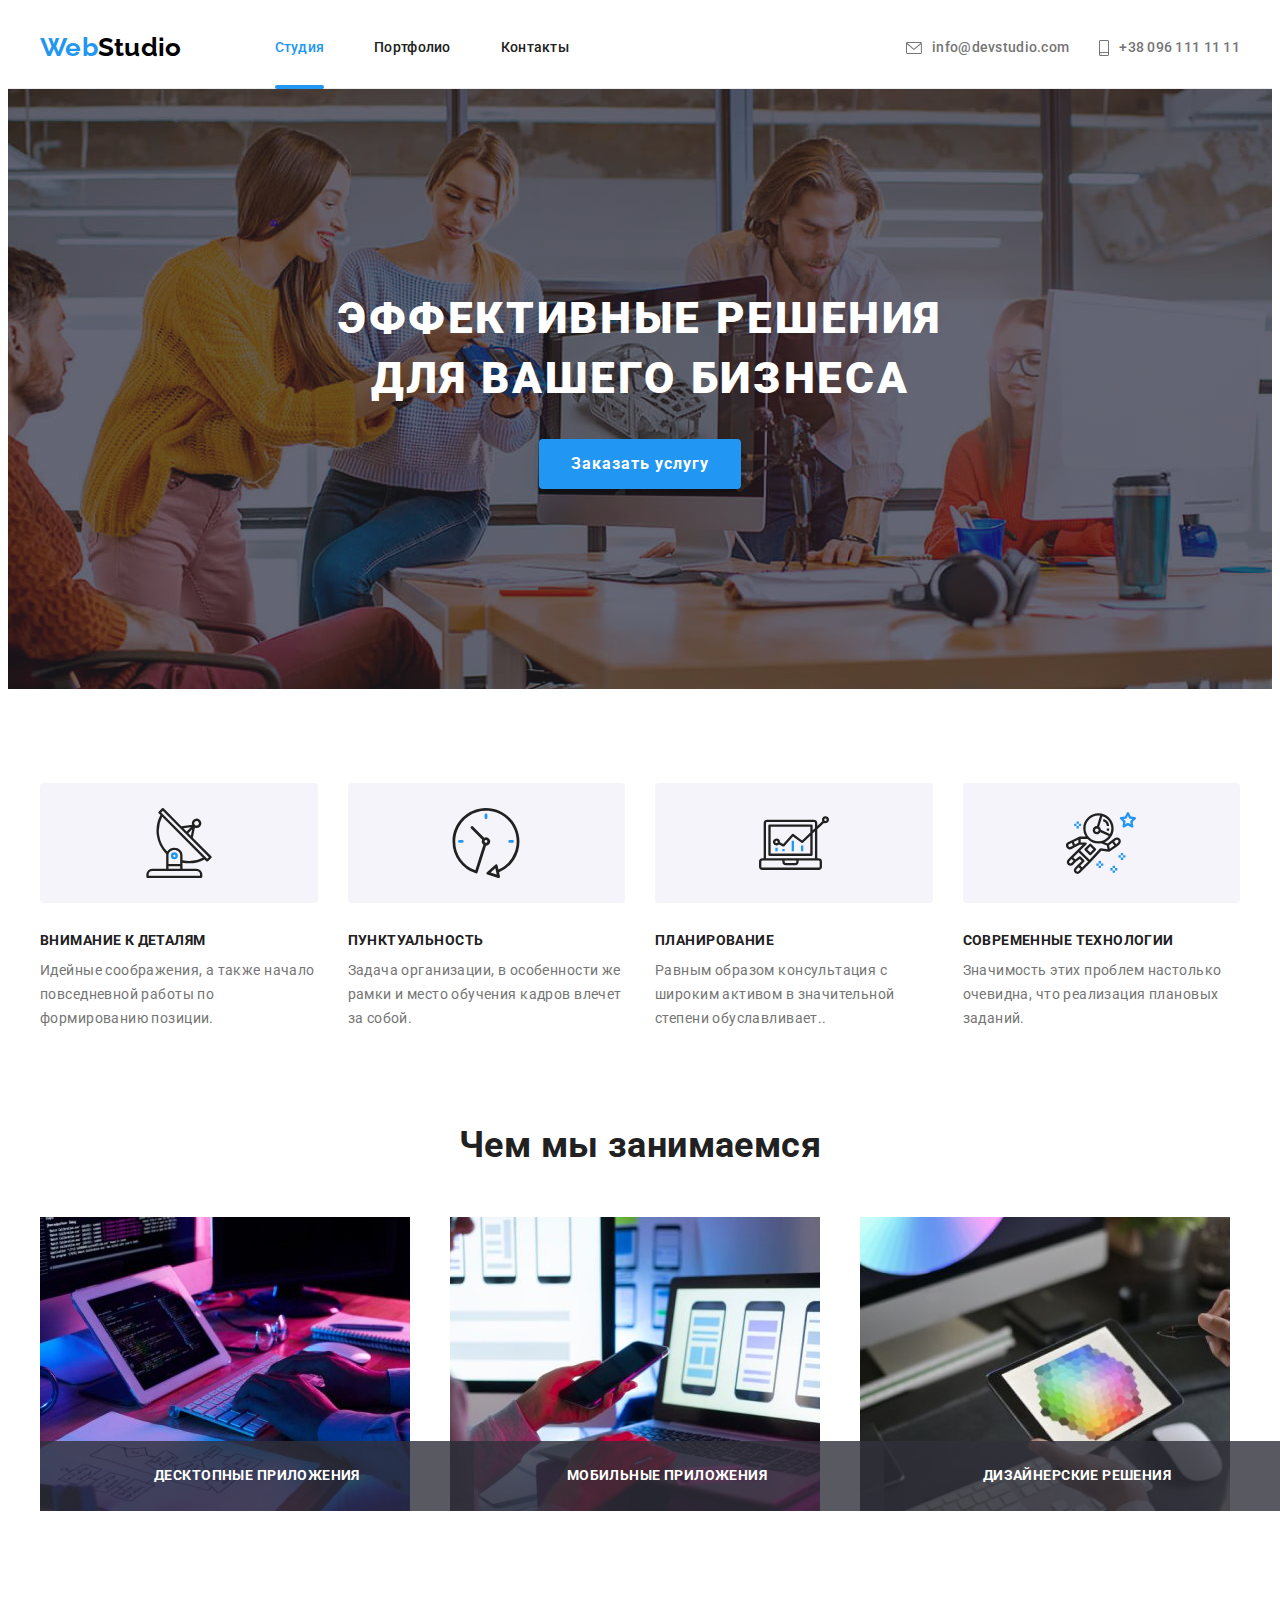
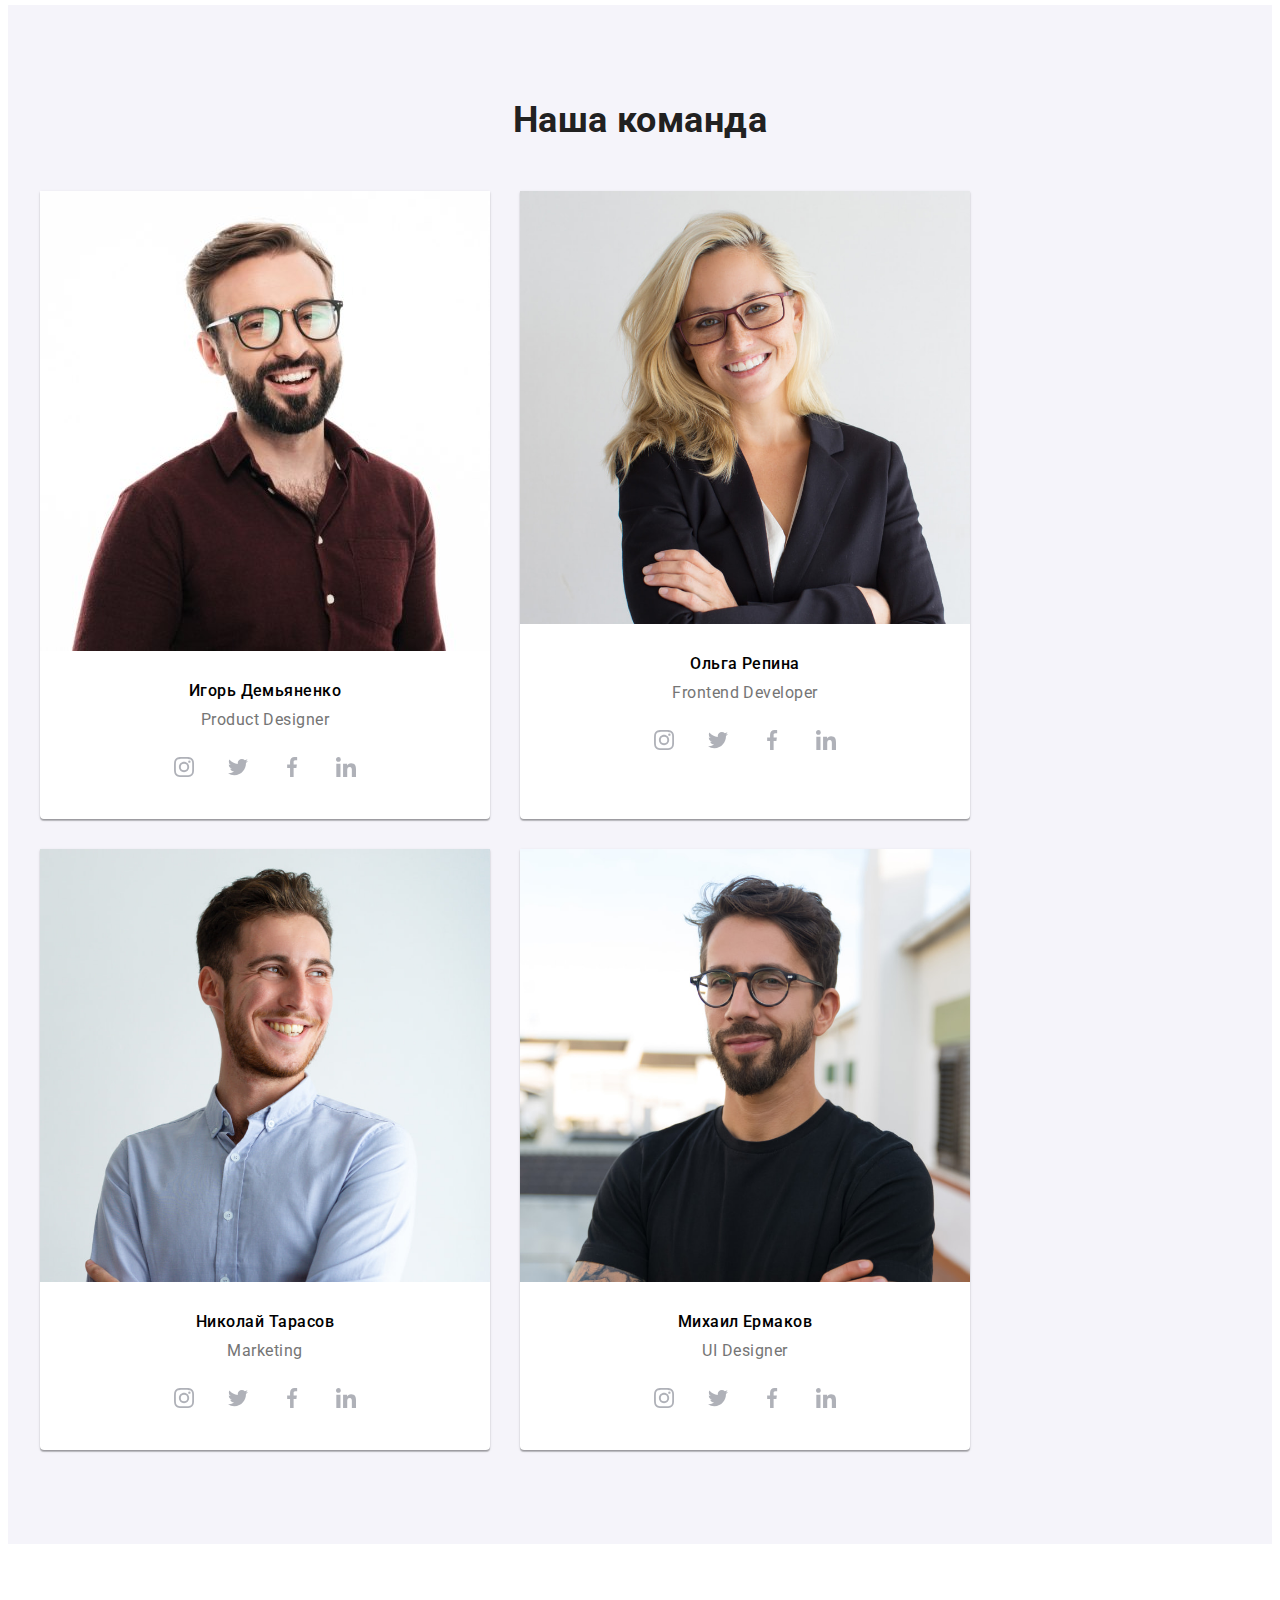
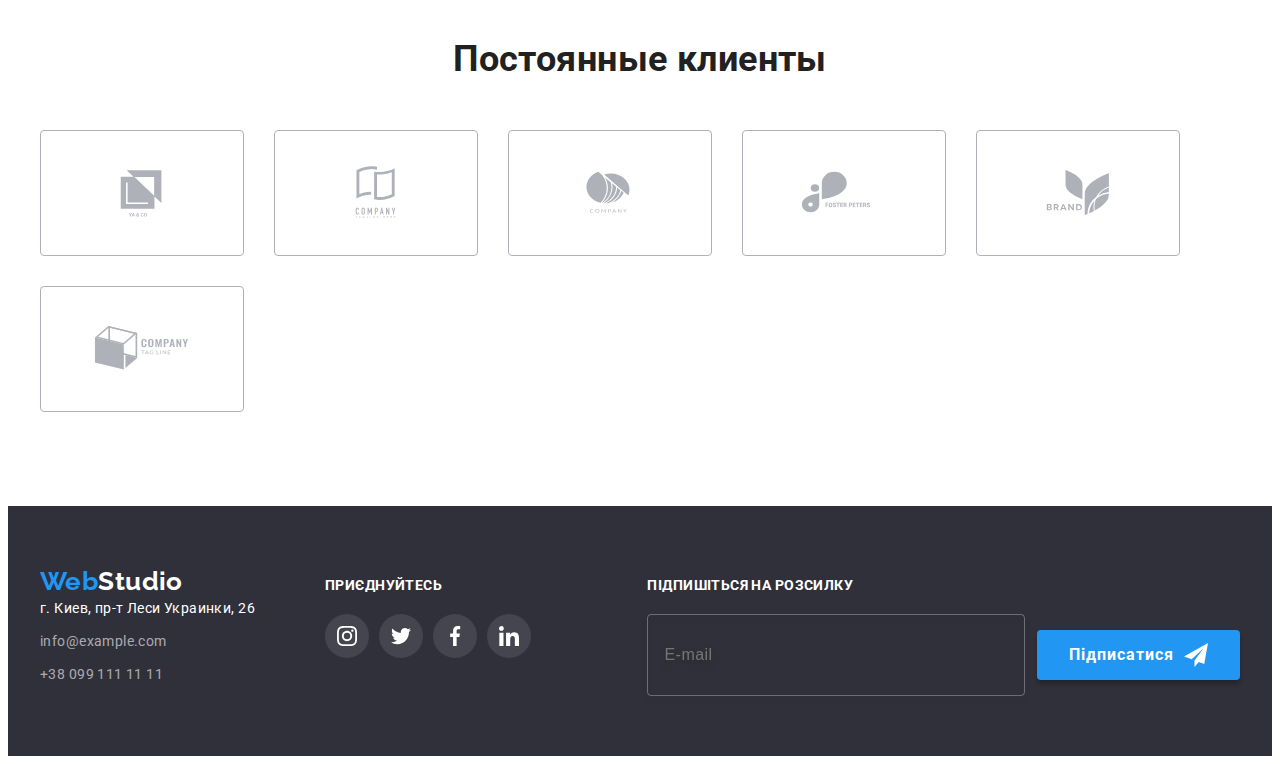
==== commit db8b2ef5: "/images/team" ====
--- a/index.html
+++ b/index.html
@@ -335,11 +335,16 @@
     <div class="container">
 <h2 class="section-title">Наша команда</h2>
 <ul class="list team__list card-set">
+
+
     <li class="team__item cards-set__item">
-<img src="./images/Designer.jpg" 
+<img src="./images/team/img1@1x_sm.jpg" 
         alt="Дизайнер продукта" 
-        width="270"
-        height="260">
+        width="450"
+        height="460">
+
+
+
 <div class="team__content">
         <h3 class="title team__title">Игорь Демьяненко</h3>
         <p class="team__text">Product Designer</p>
@@ -385,8 +390,8 @@
 <li class="team__item card-item__item">
         <img src="./images/Developer.jpg" 
         alt="Фронтенд-разработчик" 
-        width="270"
-        height="260">
+        width="450"
+        height="460">
         <div class="team__content">
         <h3 class="title team__title">Ольга Репина</h3>
         <p class="team__text">Frontend Developer</p>
@@ -430,8 +435,8 @@
     </li>
 <li class="team__item card-item__item">
     <img src="./images/Marketing.jpg"
-    alt="Маркетинг" width="270"
-    height="260">
+    alt="Маркетинг" width="450"
+    height="460">
 <div class="team__content">
     <h3 class="title team__title">Николай Тарасов</h3>
     <p class="team__text">Marketing</p>
@@ -476,8 +481,8 @@
     <li class="team__item card-item__item">
         <img src="./images/UIDesigner.jpg"
         alt="Дизайнер пользовательского интерфейса"
-         width="270"
-        height="260">
+         width="450"
+        height="460">
 <div class="team__content">
         <h3 class="title team__title">Михаил Ермаков</h3>
         <p class="team__text">UI Designer</p>
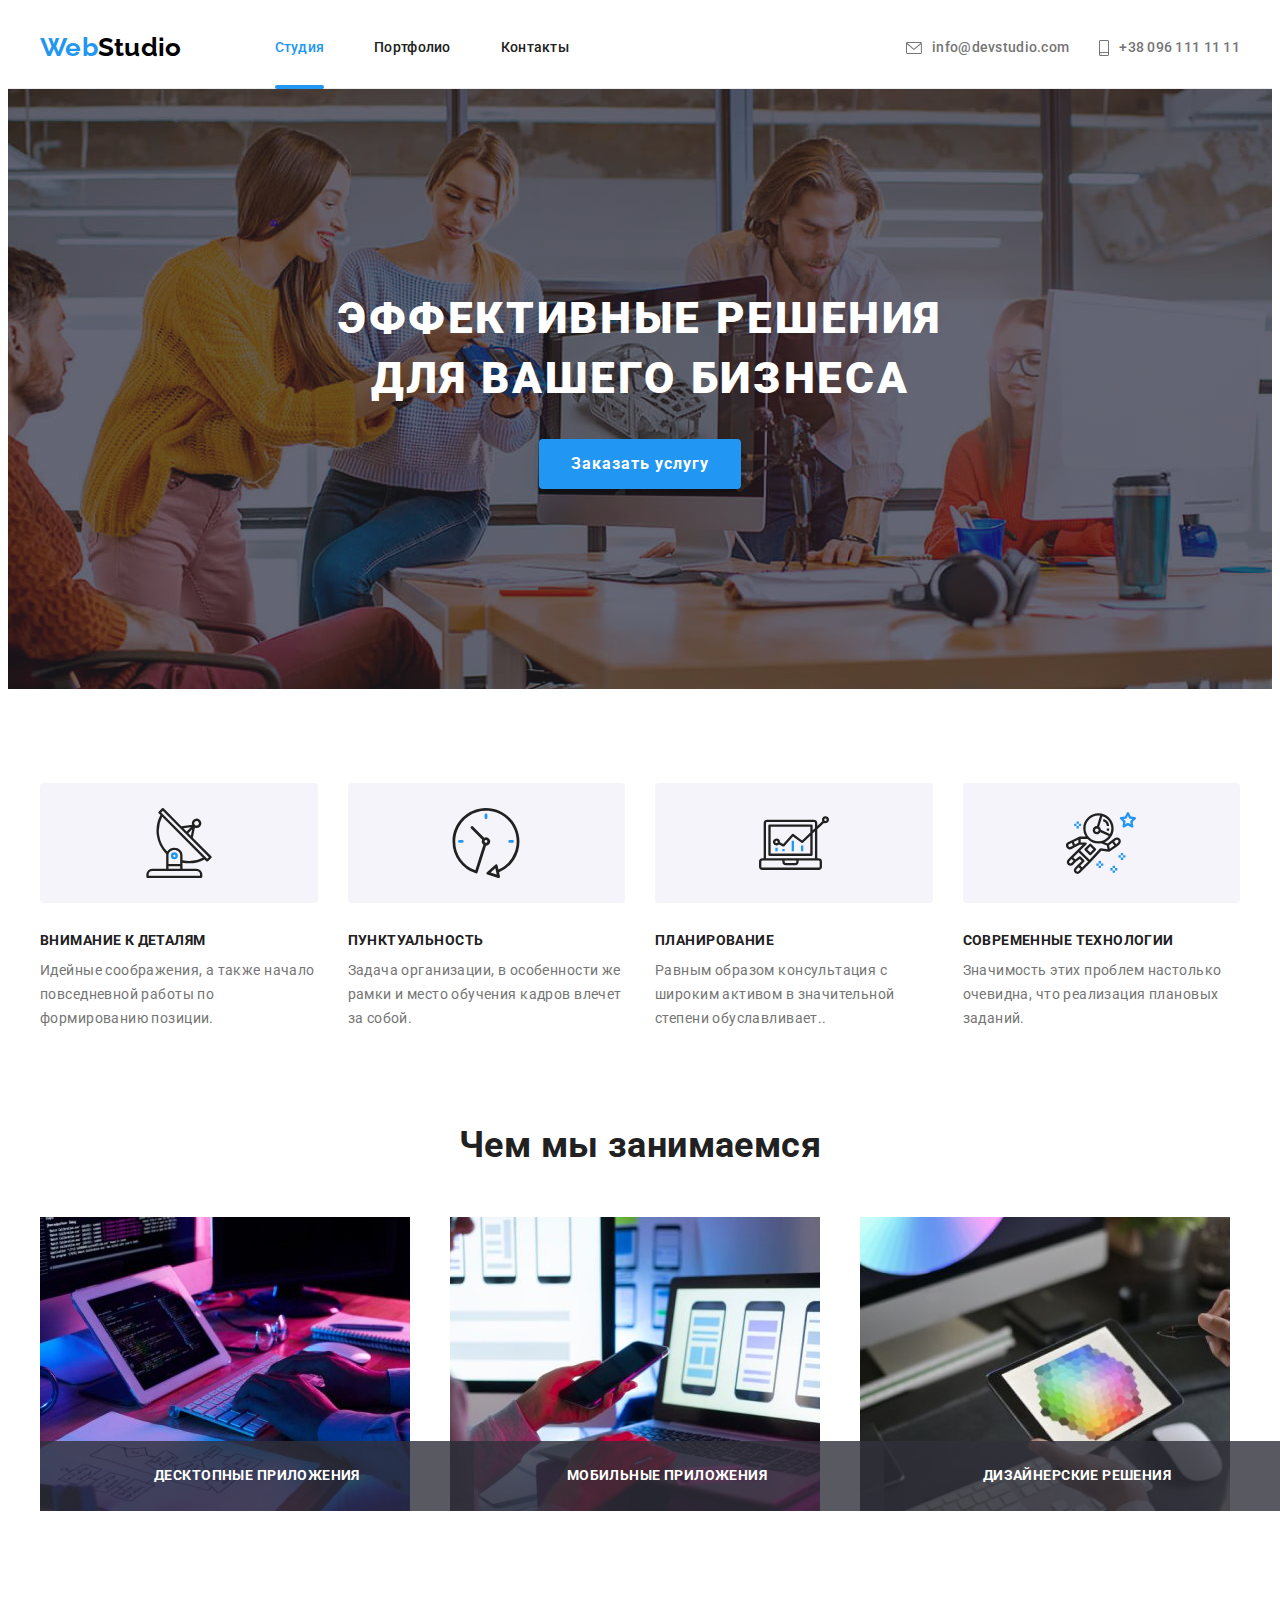
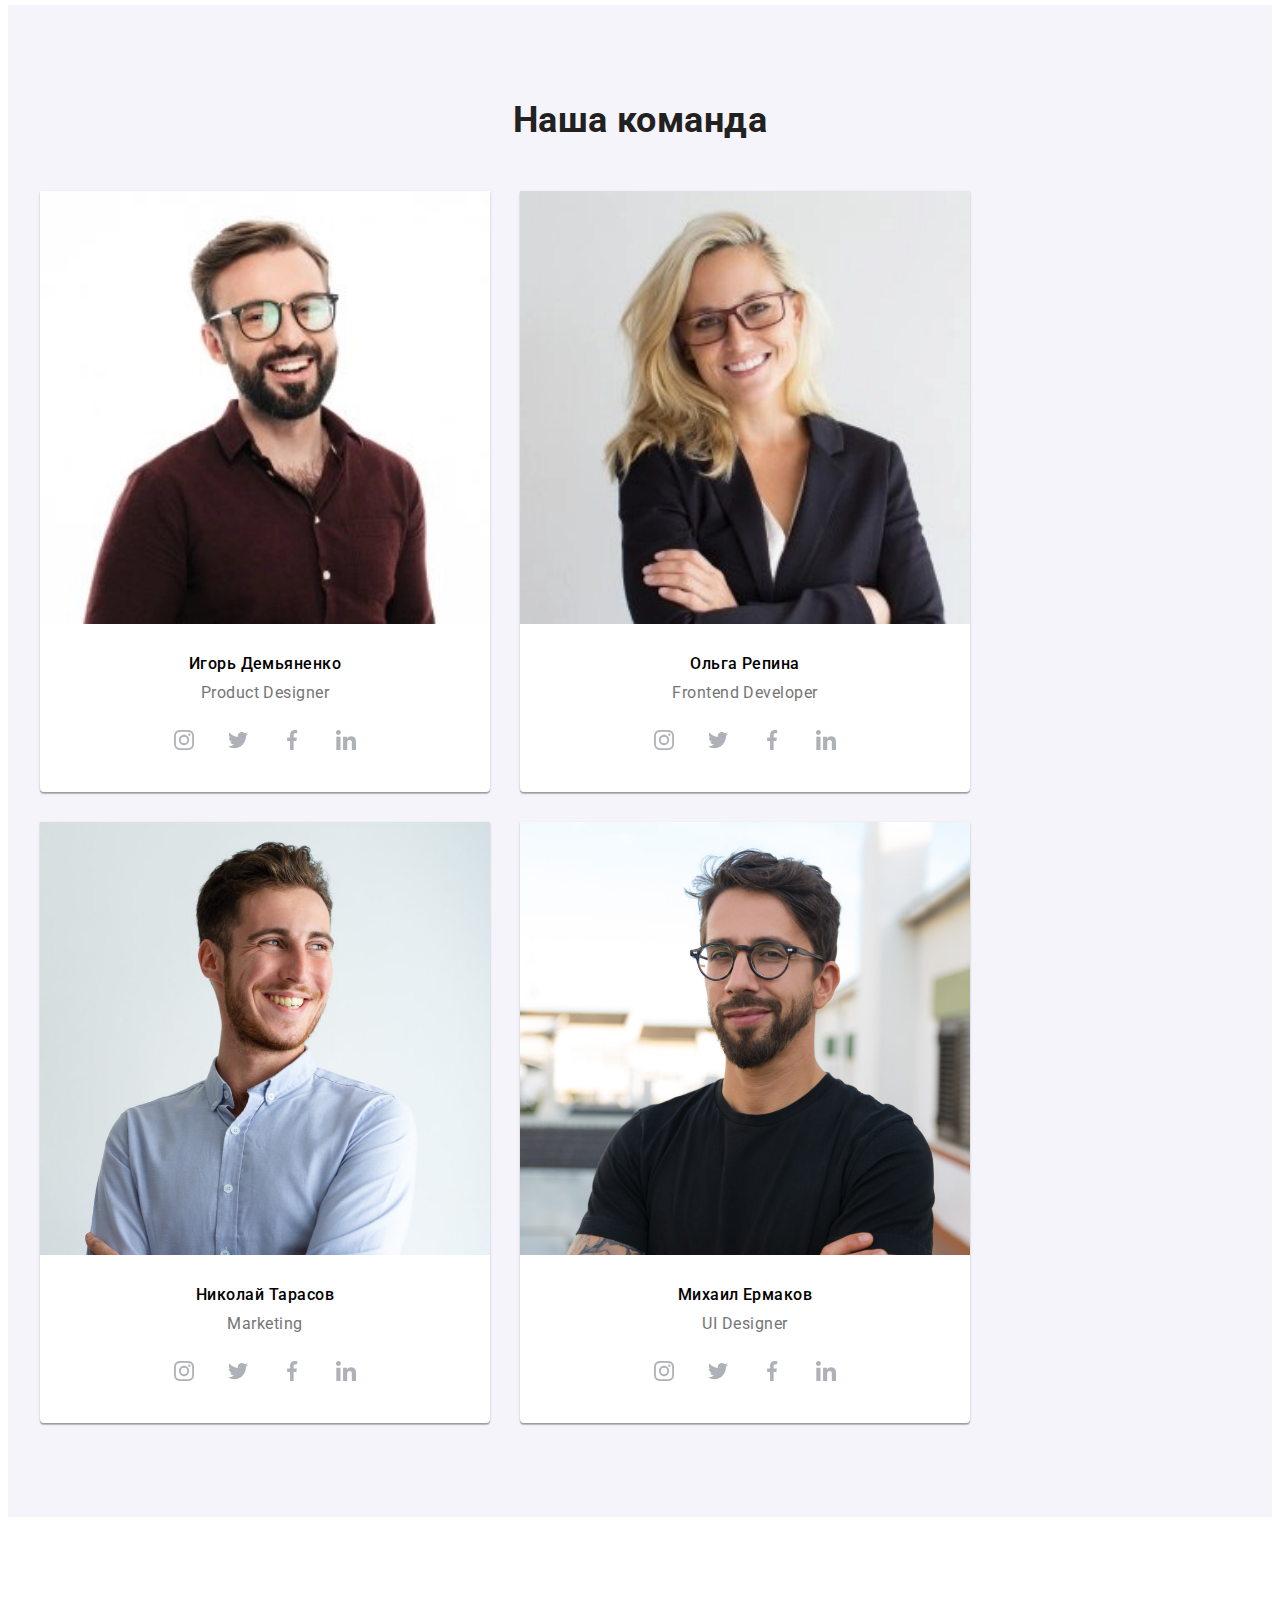
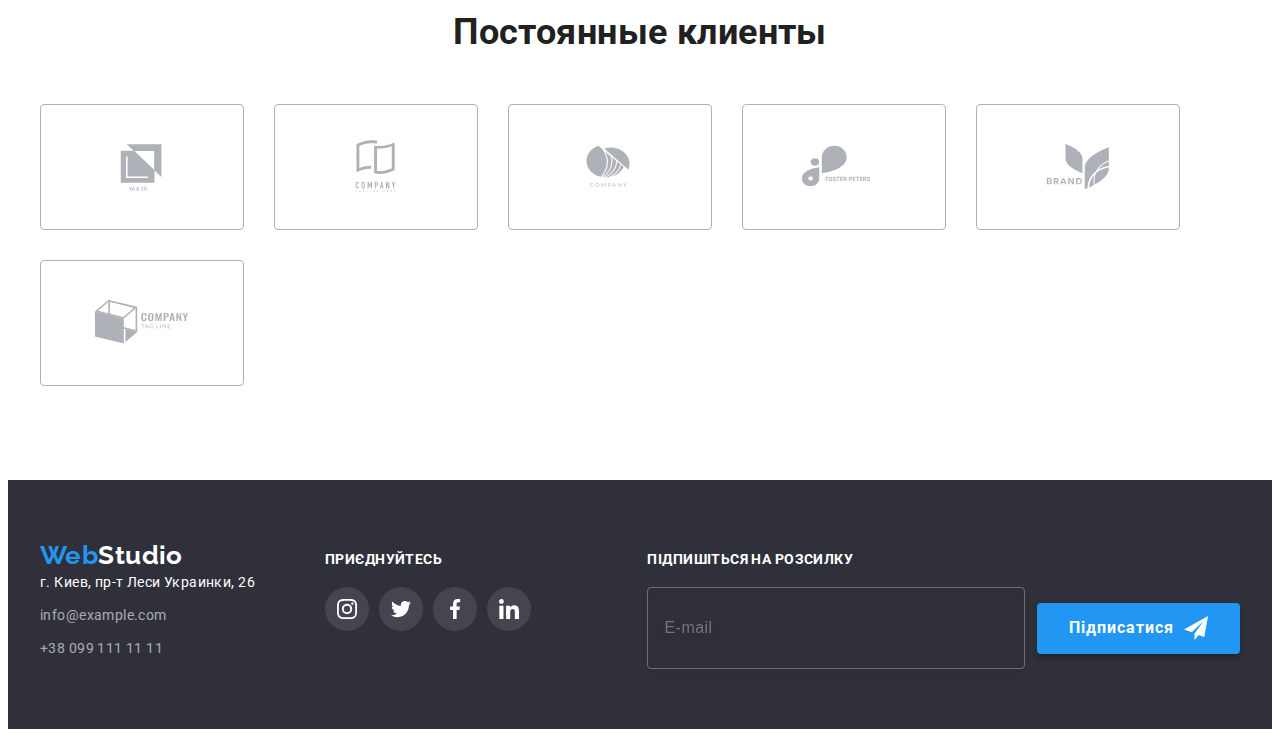
==== commit 98d1e293: "team" ====
--- a/index.html
+++ b/index.html
@@ -335,14 +335,51 @@
     <div class="container">
 <h2 class="section-title">Наша команда</h2>
 <ul class="list team__list card-set">
-
-
-    <li class="team__item cards-set__item">
+<li class="team__item cards-set__item">
+
+  <picture>
+
+<!--Desktop-->
+<source
+media="(min-width: 1200px)"
+srcset="./images/team/img1@1x_lg.webp 1x, ./images/team/img1@2x_lg.webp 2x"
+type="image/webp"
+/>
+<source
+media="(min-width: 1200px)"
+srcset="./images/team/img1@1x_lg.jpg 1x, ./images/team/img1@2x_lg.jpg 2x"
+type="image/jpeg"
+/>
+
+<!--tablet-->
+<source
+media="(min-width: 768px)"
+srcset="./images/team/img1@1x_md.webp 1x, ./images/team/img1@2x_md.webp 2x"
+type="image/webp"
+/>
+<source
+media="(min-width: 768px)"
+srcset="./images/team/img1@1x_md.jpg 1x, ./images/team/img1@2x_md.jpg 2x"
+type="image/jpeg"
+/>
+<!--mobile-->
+
+    <source
+    media="(max-width: 767px)"
+    srcset="./images/team/img1@1x_sm.webp 1x, ./images/team/img1@2x_sm.webp 2x"
+    type="image/webp"
+  />
+  <source
+    media="(min-width: 768px)"
+    srcset="./images/team/img1@1x_sm.jpg 1x, ./images/team/img1@2x_sm.jpg 2x"
+    type="image/jpeg"
+  />
+
 <img src="./images/team/img1@1x_sm.jpg" 
         alt="Дизайнер продукта" 
         width="450"
         height="460">
-
+      </picture>
 
 
 <div class="team__content">
@@ -388,10 +425,50 @@
     
     
 <li class="team__item card-item__item">
-        <img src="./images/Developer.jpg" 
+
+  <picture>
+    <!--Desktop-->
+    <source
+      media="(min-width: 1200px)"
+      srcset="./images/team/img2@1x_lg.webp 1x, ./images/team/img2@2x_lg.webp 2x"
+      type="image/webp"
+    />
+    <source
+      media="(min-width: 1200px)"
+      srcset="./images/team/img2@1x_lg.jpg 1x, ./images/team/img2@2x_lg.jpg 2x"
+      type="image/jpeg"
+    />
+
+    <!--tablet-->
+    <source
+      media="(min-width: 768px)"
+      srcset="./images/team/img2@1x_md.webp 1x, ./images/team/img2@2x_md.webp 2x"
+      type="image/webp"
+    />
+    <source
+      media="(min-width: 768px)"
+      srcset="./images/team/img2@1x_md.jpg 1x, ./images/team/img2@2x_md.jpg 2x"
+      type="image/jpeg"
+    />
+    <!--mobile-->
+    <source
+      media="(max-width: 767px)"
+      srcset="./images/team/img2@1x_sm.webp 1x, ./images/team/img2@2x_sm.webp 2x"
+      type="image/webp"
+    />
+    <source
+      media="(min-width: 768px)"
+      srcset="./images/team/img2@1x_sm.jpg 1x, ./images/team/img2@2x_sm.jpg 2x"
+      type="image/jpeg"
+    />
+
+
+        <img src="./images/team/img2@1x_sm.jpg" 
         alt="Фронтенд-разработчик" 
         width="450"
         height="460">
+      </picture>
+
         <div class="team__content">
         <h3 class="title team__title">Ольга Репина</h3>
         <p class="team__text">Frontend Developer</p>
@@ -434,6 +511,8 @@
           </div>
     </li>
 <li class="team__item card-item__item">
+
+  
     <img src="./images/Marketing.jpg"
     alt="Маркетинг" width="450"
     height="460">
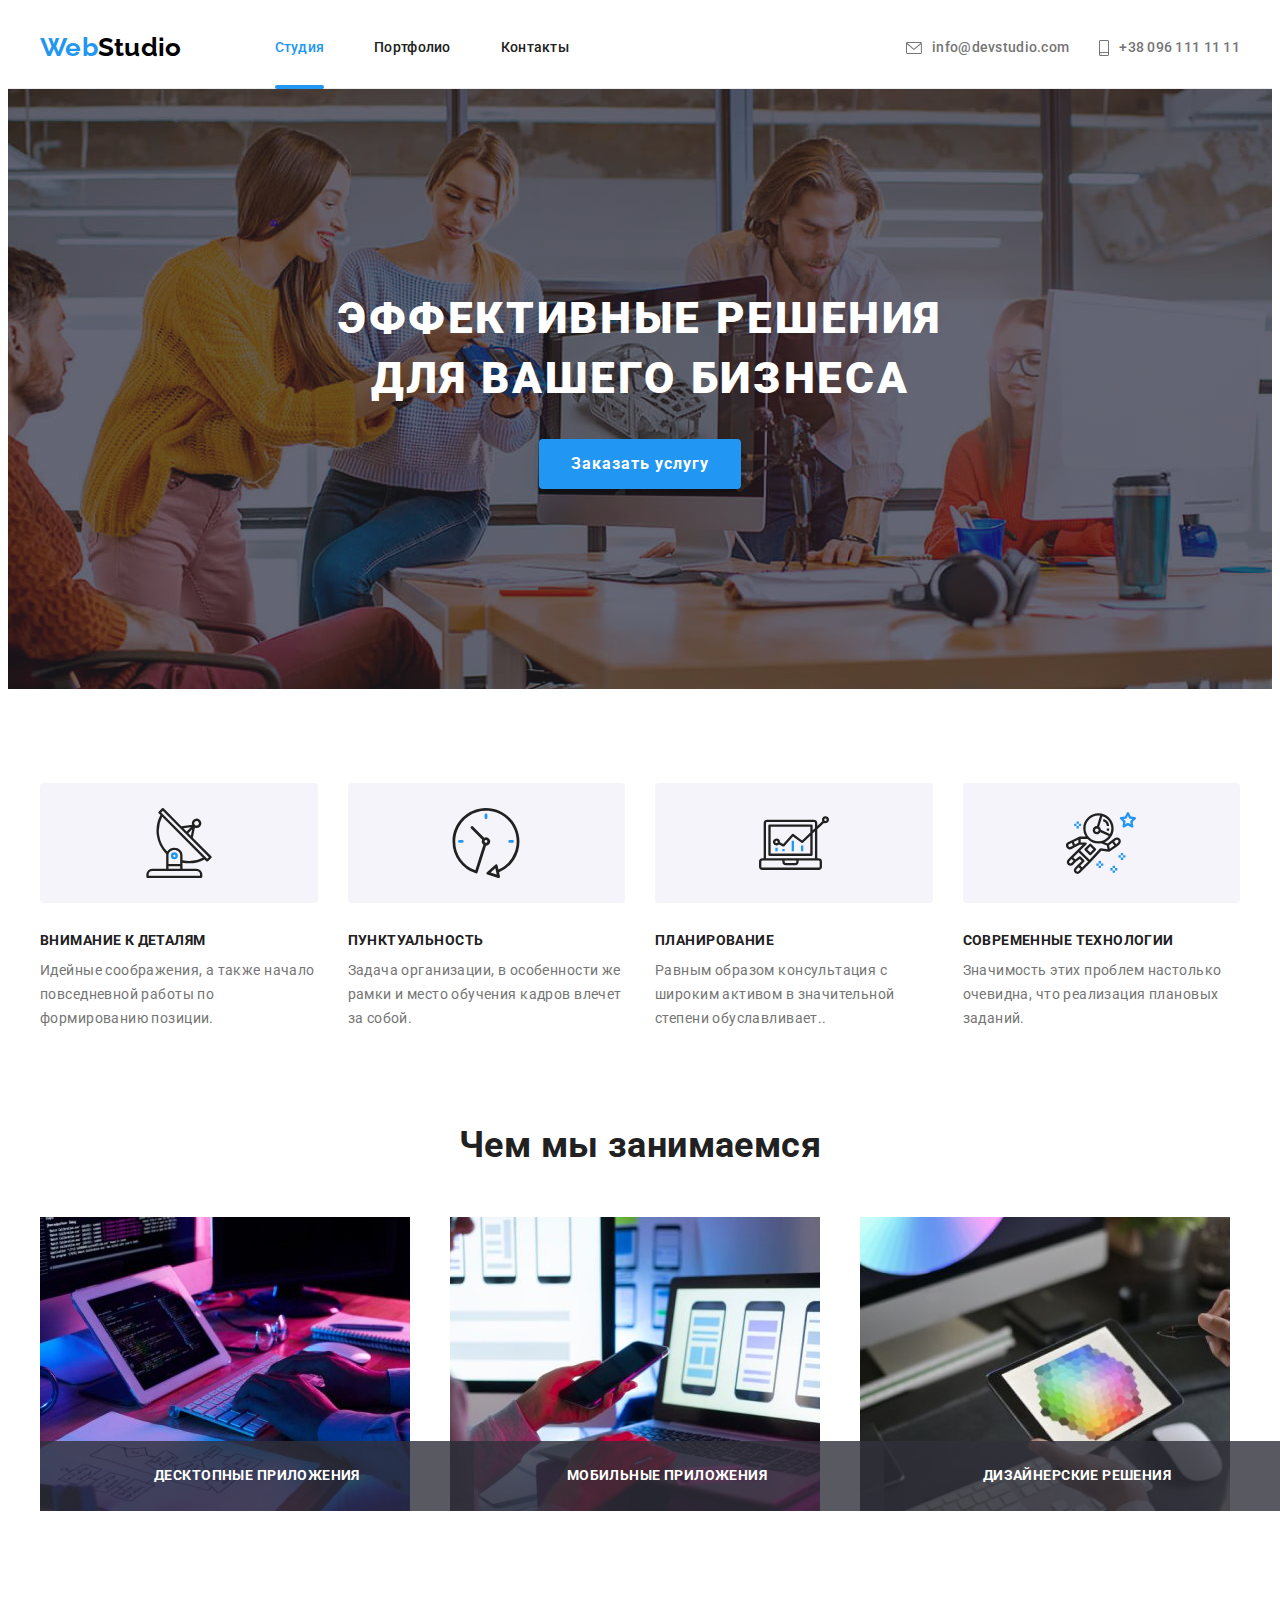
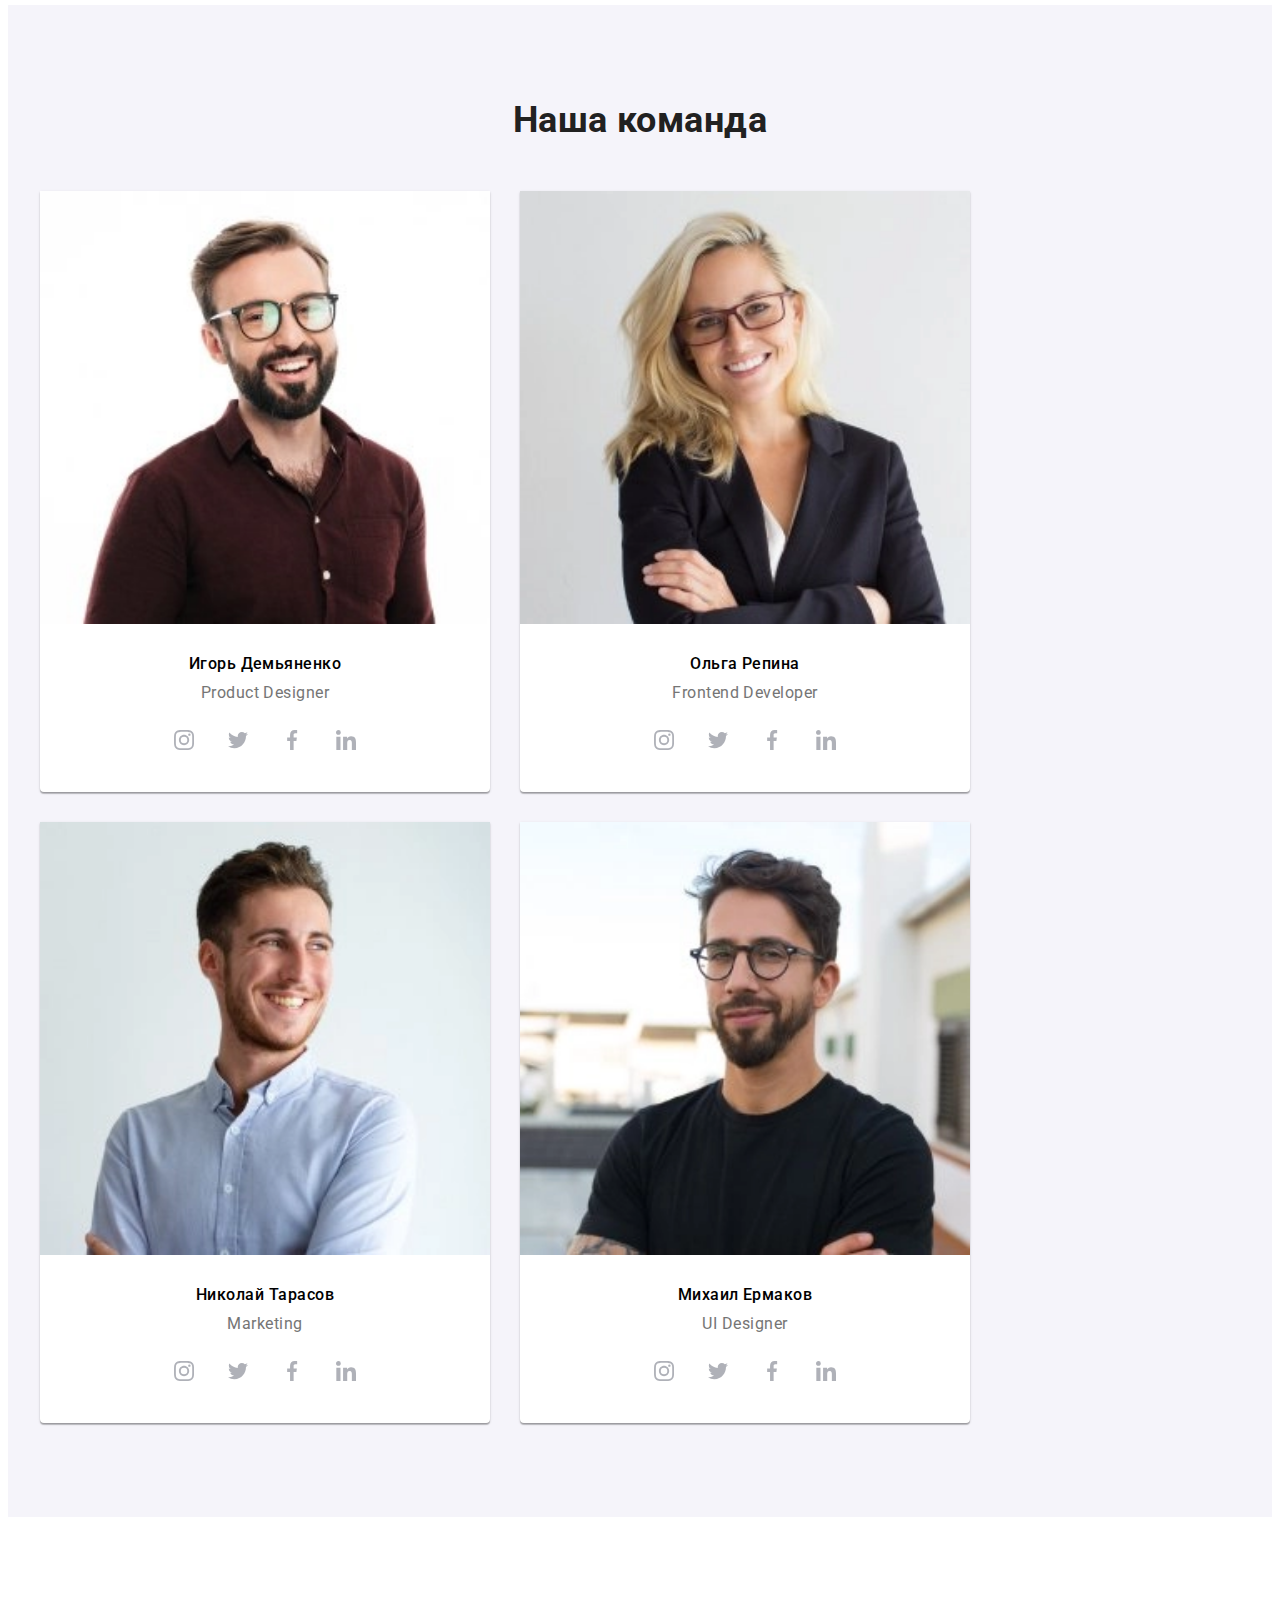
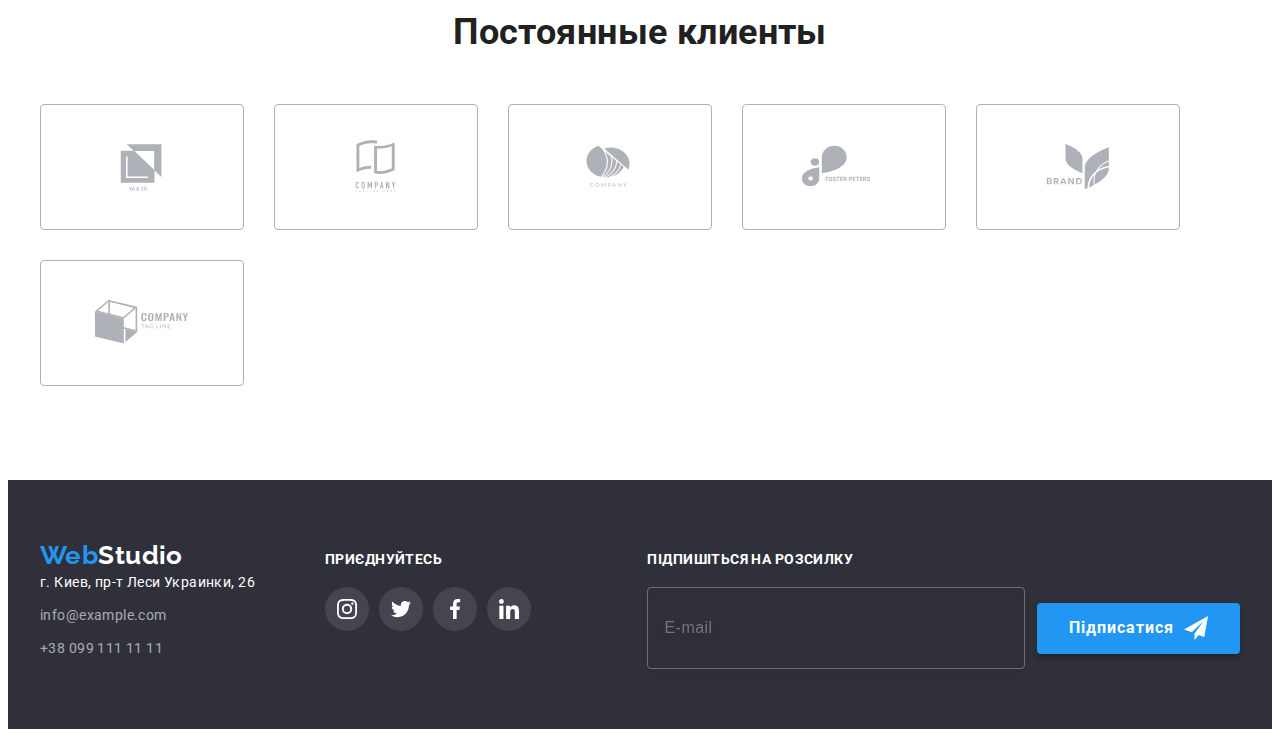
==== commit d978163d: "/images/team" ====
--- a/index.html
+++ b/index.html
@@ -511,11 +511,48 @@
           </div>
     </li>
 <li class="team__item card-item__item">
-
-  
-    <img src="./images/Marketing.jpg"
-    alt="Маркетинг" width="450"
+  <picture>
+    <!--Desktop-->
+    <source
+      media="(min-width: 1200px)"
+      srcset="./images/team/img3@1x_lg.webp 1x, ./images/team/img3@2x_lg.webp 2x"
+      type="image/webp"
+    />
+    <source
+      media="(min-width: 1200px)"
+      srcset="./images/team/img3@1x_lg.jpg 1x, ./images/team/img3@2x_lg.jpg 2x"
+      type="image/jpeg"
+    />
+
+    <!--tablet-->
+    <source
+      media="(min-width: 768px)"
+      srcset="./images/team/img3@1x_md.webp 1x, ./images/team/img3@2x_md.webp 2x"
+      type="image/webp"
+    />
+    <source
+      media="(min-width: 768px)"
+      srcset="./images/team/img3@1x_md.jpg 1x, ./images/team/img3@2x_md.jpg 2x"
+      type="image/jpeg"
+    />
+    <!--mobile-->
+    <source
+      media="(max-width: 767px)"
+      srcset="./images/team/img3@1x_sm.webp 1x, ./images/team/img3@2x_sm.webp 2x"
+      type="image/webp"
+    />
+    <source
+      media="(min-width: 768px)"
+      srcset="./images/team/img3@1x_sm.jpg 1x, ./images/team/img3@2x_sm.jpg 2x"
+      type="image/jpeg"
+    />
+
+    <img src="./images/team/img3@1x_sm.jpg"
+    alt="Маркетинг" 
+    width="450"
     height="460">
+  </picture>
+
 <div class="team__content">
     <h3 class="title team__title">Николай Тарасов</h3>
     <p class="team__text">Marketing</p>
@@ -557,11 +594,51 @@
     </ul>
   </div>
 </li>
+
+
     <li class="team__item card-item__item">
-        <img src="./images/UIDesigner.jpg"
+      <picture>
+        <!--Desktop-->
+        <source
+          media="(min-width: 1200px)"
+          srcset="./images/team/img4@1x_lg.webp 1x, ./images/team/img4@2x_lg.webp 2x"
+          type="image/webp"
+        />
+        <source
+          media="(min-width: 1200px)"
+          srcset="./images/team/img4@1x_lg.jpg 1x, ./images/team/img4@2x_lg.jpg 2x"
+          type="image/jpeg"
+        />
+
+        <!--tablet-->
+        <source
+          media="(min-width: 768px)"
+          srcset="./images/team/img4@1x_md.webp 1x, ./images/team/img4@2x_md.webp 2x"
+          type="image/webp"
+        />
+        <source
+          media="(min-width: 768px)"
+          srcset="./images/team/img4@1x_md.jpg 1x, ./images/team/img4@2x_md.jpg 2x"
+          type="image/jpeg"
+        />
+        <!--mobile-->
+        <source
+          media="(max-width: 767px)"
+          srcset="./images/team/img4@1x_sm.webp 1x, ./images/team/img4@2x_sm.webp 2x"
+          type="image/webp"
+        />
+        <source
+          media="(min-width: 768px)"
+          srcset="./images/team/img4@1x_sm.jpg 1x, ./images/team/img4@2x_sm.jpg 2x"
+          type="image/jpeg"
+        />
+
+        <img src="./images/team/img4@1x_sm.jpg"
         alt="Дизайнер пользовательского интерфейса"
          width="450"
         height="460">
+      </picture>
+
 <div class="team__content">
         <h3 class="title team__title">Михаил Ермаков</h3>
         <p class="team__text">UI Designer</p>
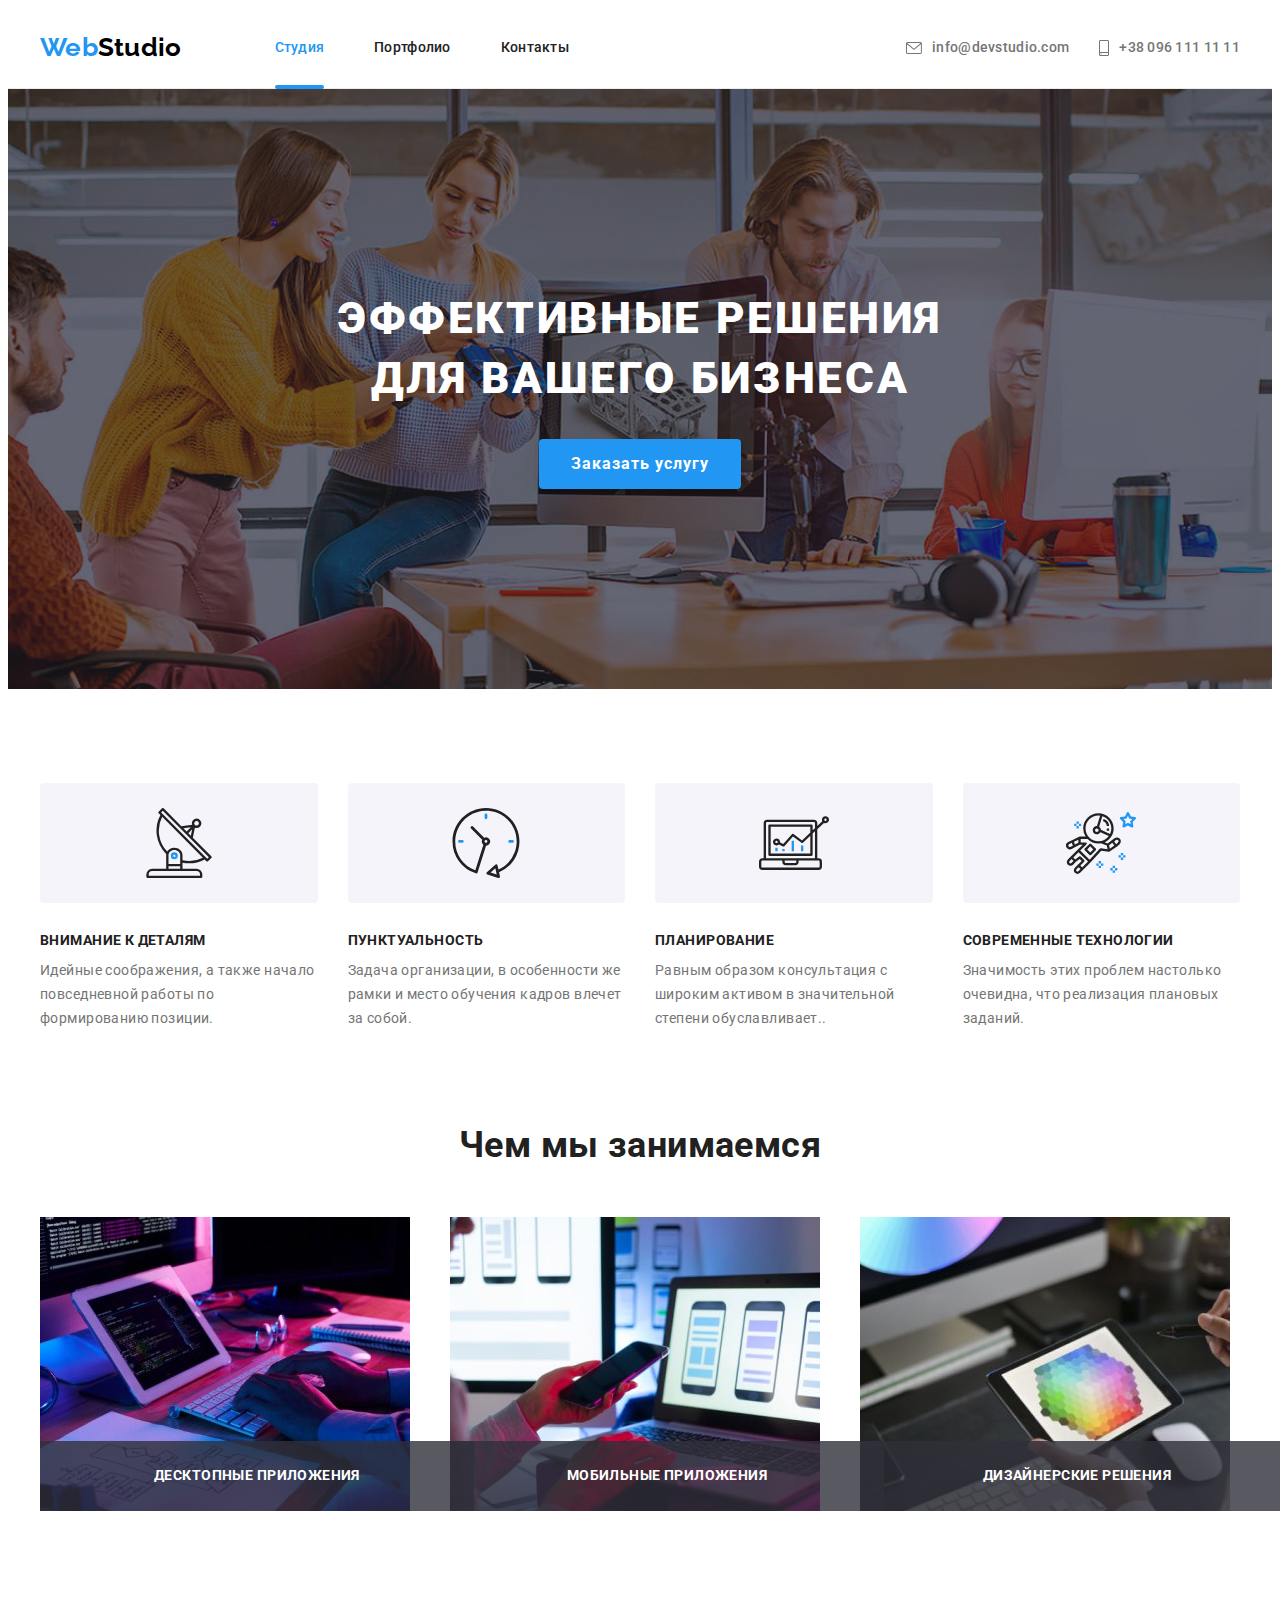
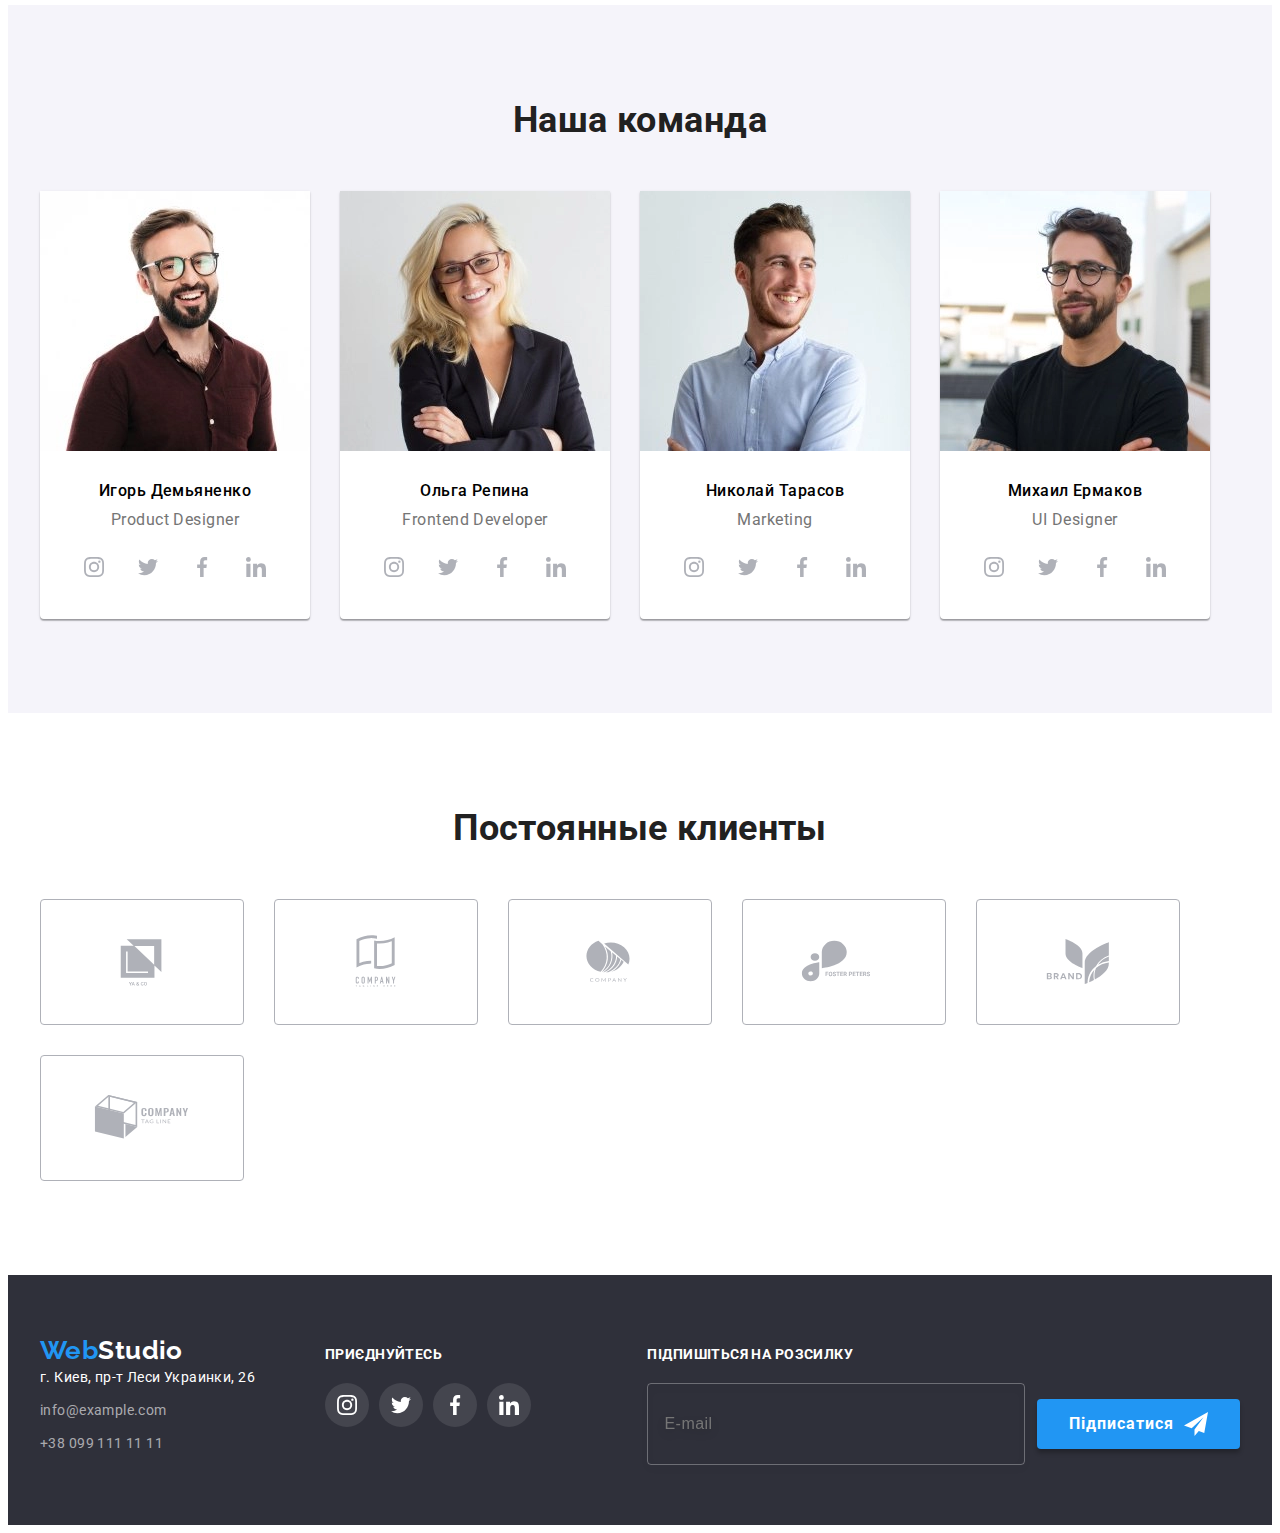
==== commit 1837ecfe: "/images/hero" ====
--- a/index.html
+++ b/index.html
@@ -353,12 +353,12 @@
 
 <!--tablet-->
 <source
-media="(min-width: 768px)"
+media="(max-width: 767px)"
 srcset="./images/team/img1@1x_md.webp 1x, ./images/team/img1@2x_md.webp 2x"
 type="image/webp"
 />
 <source
-media="(min-width: 768px)"
+media="(max-width: 767px)"
 srcset="./images/team/img1@1x_md.jpg 1x, ./images/team/img1@2x_md.jpg 2x"
 type="image/jpeg"
 />
@@ -370,7 +370,7 @@
     type="image/webp"
   />
   <source
-    media="(min-width: 768px)"
+    media="(max-width: 767px)"
     srcset="./images/team/img1@1x_sm.jpg 1x, ./images/team/img1@2x_sm.jpg 2x"
     type="image/jpeg"
   />
@@ -441,12 +441,12 @@
 
     <!--tablet-->
     <source
-      media="(min-width: 768px)"
+      media="(max-width: 767px)"
       srcset="./images/team/img2@1x_md.webp 1x, ./images/team/img2@2x_md.webp 2x"
       type="image/webp"
     />
     <source
-      media="(min-width: 768px)"
+      media="(max-width: 767px)"
       srcset="./images/team/img2@1x_md.jpg 1x, ./images/team/img2@2x_md.jpg 2x"
       type="image/jpeg"
     />
@@ -457,7 +457,7 @@
       type="image/webp"
     />
     <source
-      media="(min-width: 768px)"
+      media="(max-width: 767px)"
       srcset="./images/team/img2@1x_sm.jpg 1x, ./images/team/img2@2x_sm.jpg 2x"
       type="image/jpeg"
     />
@@ -526,12 +526,12 @@
 
     <!--tablet-->
     <source
-      media="(min-width: 768px)"
+      media="(max-width: 767px)"
       srcset="./images/team/img3@1x_md.webp 1x, ./images/team/img3@2x_md.webp 2x"
       type="image/webp"
     />
     <source
-      media="(min-width: 768px)"
+      media="(max-width: 767px)"
       srcset="./images/team/img3@1x_md.jpg 1x, ./images/team/img3@2x_md.jpg 2x"
       type="image/jpeg"
     />
@@ -542,7 +542,7 @@
       type="image/webp"
     />
     <source
-      media="(min-width: 768px)"
+      media="(max-width: 767px)"
       srcset="./images/team/img3@1x_sm.jpg 1x, ./images/team/img3@2x_sm.jpg 2x"
       type="image/jpeg"
     />
@@ -612,12 +612,12 @@
 
         <!--tablet-->
         <source
-          media="(min-width: 768px)"
+          media="(max-width: 767px)"
           srcset="./images/team/img4@1x_md.webp 1x, ./images/team/img4@2x_md.webp 2x"
           type="image/webp"
         />
         <source
-          media="(min-width: 768px)"
+          media="(max-width: 767px)"
           srcset="./images/team/img4@1x_md.jpg 1x, ./images/team/img4@2x_md.jpg 2x"
           type="image/jpeg"
         />
@@ -628,7 +628,7 @@
           type="image/webp"
         />
         <source
-          media="(min-width: 768px)"
+          media="(max-width: 767px)"
           srcset="./images/team/img4@1x_sm.jpg 1x, ./images/team/img4@2x_sm.jpg 2x"
           type="image/jpeg"
         />
--- a/css/main.min.css
+++ b/css/main.min.css
@@ -1 +1 @@
-:root{--card-item: 1;--card-set-gap: 30px}.visually-hidden{position:absolute;white-space:nowrap;width:1px;height:1px;overflow:hidden;border:0;padding:0;clip:rect(0 0 0 0);-webkit-clip-path:inset(50%);clip-path:inset(50%);margin:-1px}body{color:#757575;font-family:"Roboto",sans-serif;font-style:normal;font-size:14px;letter-spacing:.03em;line-height:1.71}body.modal-open{overflow:hidden}.no-scroll{overflow:hidden}h1,h2,h3,h4,p{margin:0}ul,ol{padding:0;margin:0}img{display:block;max-width:100%;height:auto}.link{text-decoration:none;color:currentColor}.list{list-style:none}.hero-button{min-width:200px;display:-webkit-box;display:-ms-flexbox;display:flex;-webkit-box-pack:center;-ms-flex-pack:center;justify-content:center;-webkit-box-align:center;-ms-flex-align:center;align-items:center;margin:0 auto;cursor:pointer;color:#fff;background-color:#2196f3;font-family:inherit;font-weight:700;font-size:16px;line-height:1.9;letter-spacing:.06em;border-radius:4px;-webkit-box-shadow:0px 4px 4px 0px rgba(0,0,0,.25);box-shadow:0px 4px 4px 0px rgba(0,0,0,.25);border:none;padding:10px 32px;-webkit-transition-property:color,background-color;transition-property:color,background-color;-webkit-transition-duration:250ms;transition-duration:250ms;-webkit-transition-timing-function:cubic-bezier(0.4, 0, 0.2, 1);transition-timing-function:cubic-bezier(0.4, 0, 0.2, 1)}.hero-button:hover,.hero-button:focus{background-color:#188ce8}.card-set{gap:var(--card-set-gap);display:-webkit-box;display:-ms-flexbox;display:flex;-ms-flex-wrap:wrap;flex-wrap:wrap}@media screen and (min-width: 768px){.card-set{--card-item: 2}}@media screen and (min-width: 1200px){.card-set{--card-item: 3}}.card-set__item{-ms-flex-preferred-size:calc((100% - (var(--card-item) - 1)*var(--card-set-gap))/var(--card-item));flex-basis:calc((100% - (var(--card-item) - 1)*var(--card-set-gap))/var(--card-item))}.container{margin-left:auto;margin-right:auto;width:100%;padding-left:15px;padding-right:15px}@media screen and (min-width: 480px){.container{width:480px}}@media screen and (min-width: 768px){.container{width:768px}}@media screen and (min-width: 1200px){.container{width:1200px}}.footer.social-link-icon{fill:#fff}.logo{color:#2196f3;font-family:"Raleway",cursive;font-weight:700;font-size:26px;line-height:1.2;text-decoration:none;display:-webkit-box;display:-ms-flexbox;display:flex}.header .logo{margin-right:93px}.dark-logo{color:#000}.white{color:#fff}.register-checkbox:checked+.register-icon .register-icon-uncheck{opacity:1;-webkit-transition:opacity 500ms ease-out,visibility 500ms ease-out;transition:opacity 500ms ease-out,visibility 500ms ease-out}.register-icon-uncheck{-webkit-transition:fill 250ms cubic-bezier(0.4, 0, 0.2, 1);transition:fill 250ms cubic-bezier(0.4, 0, 0.2, 1)}.register-icon-check{opacity:0;visibility:hidden;-webkit-transition:opacity 500ms ease-out,visibility 500ms ease-out;transition:opacity 500ms ease-out,visibility 500ms ease-out}.register-checkbox:checked+.register-icon .register-icon-check{opacity:1;visibility:visible}.register-checkbox:hover+.register-icon .register-icon-uncheck,.register-checkbox:focus+.register-icon .register-icon-uncheck{fill:#2196f3}.close-btn:hover .modal-btn-icon,.close-btn:focus .modal-btn-icon{fill:#2196f3}.register-form-agreement-link{color:#2196f3}.backdrop.is-hidden{opacity:0;visibility:hidden;pointer-events:none}.backdrop{position:fixed;top:0;left:0;z-index:1000;display:-webkit-box;display:-ms-flexbox;display:flex;-webkit-box-align:center;-ms-flex-align:center;align-items:center;-webkit-box-pack:center;-ms-flex-pack:center;justify-content:center;width:100%;height:100%;background-color:rgba(0,0,0,.2);opacity:1;visibility:visible;pointer-events:initial;-webkit-transition:opacity 500ms ease-out,visibility 500ms ease-out;transition:opacity 500ms ease-out,visibility 500ms ease-out}.modal{position:relative;width:528px;height:581px;padding:40px;background-color:#fff;-webkit-box-shadow:0px 1px 3px rgba(0,0,0,.12),0px 1px 1px rgba(0,0,0,.14),0px 2px 1px rgba(0,0,0,.2);box-shadow:0px 1px 3px rgba(0,0,0,.12),0px 1px 1px rgba(0,0,0,.14),0px 2px 1px rgba(0,0,0,.2);border-radius:4px;-webkit-transition:-webkit-transform 500ms ease-out;transition:-webkit-transform 500ms ease-out;transition:transform 500ms ease-out;transition:transform 500ms ease-out, -webkit-transform 500ms ease-out}@media screen and (min-width: 390px){.modal{width:380px;height:630px}}@media screen and (min-width: 478px){.modal{width:450px;height:609px}}@media screen and (min-width: 768px){.modal{width:450px;height:609px}}.backdrop.is-hidden .modal{-webkit-transform:scale(0);transform:scale(0)}@media screen and (min-width: 478px){.register-form-agreement-text{font-size:12px}}@media screen and (min-width: 768px){.register-form-agreement-text{font-size:12px}}.close-btn{position:absolute;top:8px;right:8px;display:-webkit-box;display:-ms-flexbox;display:flex;-webkit-box-pack:center;-ms-flex-pack:center;justify-content:center;-webkit-box-align:center;-ms-flex-align:center;align-items:center;width:30px;height:30px;padding:0;border-radius:50%;border:1px solid rgba(0,0,0,.1);background-color:rgba(0,0,0,0);cursor:pointer}.backdrop.is-hidden{opacity:0;visibility:hidden;pointer-events:none}.register-form-title{font-weight:700;line-height:1.15;text-align:center;color:#212121;margin-bottom:12px;font-size:20px}.form-label{font-size:12px;line-height:1.1666666667;letter-spacing:.01em;color:#757575;-webkit-box-orient:vertical;-webkit-box-direction:normal;-ms-flex-direction:column;flex-direction:column;gap:4px;margin-bottom:10px;display:-webkit-box;display:-ms-flexbox;display:flex}.form-fild{position:relative}.form-input{height:40px;width:100%;padding-left:42px;border-radius:4px;border:1px solid rgba(33,33,33,.2);outline:none;cursor:pointer;-webkit-transition-property:border;transition-property:border;-webkit-transition-duration:250ms;transition-duration:250ms;-webkit-transition-timing-function:cubic-bezier(0.4, 0, 0.2, 1);transition-timing-function:cubic-bezier(0.4, 0, 0.2, 1)}.form-input:hover,.form-input:focus{border:1px solid #2196f3}.form-input:hover+.form-icon,.form-input:focus+.form-icon{fill:#2196f3}.form-fild:hover input,.form-fild:focus input{border:1px solid #2196f3}.form-fild:focus-within .form-icon,.form-fild:hover .form-icon{fill:#2196f3}.form-icon{position:absolute;top:50%;left:16px;-webkit-transform:translateY(-50%);transform:translateY(-50%);-webkit-transition:fill 250ms cubic-bezier(0.4, 0, 0.2, 1);transition:fill 250ms cubic-bezier(0.4, 0, 0.2, 1)}.test{margin-bottom:20px}.form-fild-comment textarea{resize:none;width:100%;height:120px;border:1px solid rgba(33,33,33,.2);border-radius:4px}.form-fild-comment{display:-webkit-box;display:-ms-flexbox;display:flex;-webkit-box-orient:vertical;-webkit-box-direction:normal;-ms-flex-direction:column;flex-direction:column;text-align:left;-webkit-transition-property:border;transition-property:border;-webkit-transition-duration:250ms;transition-duration:250ms;-webkit-transition-timing-function:cubic-bezier(0.4, 0, 0.2, 1);transition-timing-function:cubic-bezier(0.4, 0, 0.2, 1)}.form-fild-comment:focus .call-back-comment,.form-fild-comment:hover .call-back-comment{border:1px solid #2196f3}.call-back-comment{padding:12px 16px}.form-fild-comment textarea::-webkit-input-placeholder{font-style:normal;font-weight:400;font-size:12px;line-height:1.16;letter-spacing:.01em;color:rgba(117,117,117,.5)}.form-fild-comment textarea::-moz-placeholder{font-style:normal;font-weight:400;font-size:12px;line-height:1.16;letter-spacing:.01em;color:rgba(117,117,117,.5)}.form-fild-comment textarea:-ms-input-placeholder{font-style:normal;font-weight:400;font-size:12px;line-height:1.16;letter-spacing:.01em;color:rgba(117,117,117,.5)}.form-fild-comment textarea::-ms-input-placeholder{font-style:normal;font-weight:400;font-size:12px;line-height:1.16;letter-spacing:.01em;color:rgba(117,117,117,.5)}.form-fild-comment textarea::placeholder{font-style:normal;font-weight:400;font-size:12px;line-height:1.16;letter-spacing:.01em;color:rgba(117,117,117,.5)}.register-form-agreement{display:-webkit-box;display:-ms-flexbox;display:flex;-webkit-box-align:center;-ms-flex-align:center;align-items:center;-webkit-box-pack:center;-ms-flex-pack:center;justify-content:center;gap:8px;margin-bottom:30px;cursor:pointer}.section{padding-top:94px;padding-bottom:94px}.nav{display:-webkit-box;display:-ms-flexbox;display:flex;-webkit-box-align:center;-ms-flex-align:center;align-items:center;color:#212121}.nav__list{display:-webkit-box;display:-ms-flexbox;display:flex;-webkit-box-align:center;-ms-flex-align:center;align-items:center;gap:50px}@media(max-width: 767.98px){.nav__list{display:none}}.nav__link{display:-webkit-box;display:-ms-flexbox;display:flex;color:#212121;padding-top:32px;padding-bottom:32px;-webkit-transition-property:color;transition-property:color;-webkit-transition-duration:250ms;transition-duration:250ms;-webkit-transition-timing-function:cubic-bezier(0.4, 0, 0.2, 1);transition-timing-function:cubic-bezier(0.4, 0, 0.2, 1)}.nav__link:hover,.nav__link:focus{color:#2196f3}.nav__link--active{color:#2196f3;position:relative}.nav__link--active::after{content:"";position:absolute;left:0;bottom:-1px;display:block;width:100%;height:4px;border-radius:2px;background-color:#2196f3}.social-list{display:-webkit-box;display:-ms-flexbox;display:flex;-webkit-box-align:center;-ms-flex-align:center;align-items:center;-webkit-box-pack:center;-ms-flex-pack:center;justify-content:center;gap:10px}.social-link-icon{display:-webkit-box;display:-ms-flexbox;display:flex;-webkit-box-pack:center;-ms-flex-pack:center;justify-content:center;-webkit-box-align:center;-ms-flex-align:center;align-items:center;border-radius:50%;background-color:rgba(255,255,255,.1);width:44px;height:44px;-webkit-transition-property:background-color;transition-property:background-color;-webkit-transition-duration:250ms;transition-duration:250ms;-webkit-transition-timing-function:cubic-bezier(0.4, 0, 0.2, 1);transition-timing-function:cubic-bezier(0.4, 0, 0.2, 1)}.footer .social-icon{fill:#fff}.social-icon{fill:#afb1b8;-webkit-transition-property:fill;transition-property:fill;-webkit-transition-duration:250ms;transition-duration:250ms;-webkit-transition-timing-function:cubic-bezier(0.4, 0, 0.2, 1);transition-timing-function:cubic-bezier(0.4, 0, 0.2, 1)}.social-link-icon:hover .social-icon,.social-link-icon:focus .social-icon{fill:#fff}.social-link-icon:hover,.social-link-icon:focus{background-color:#2196f3}.section-title{font-weight:700;font-size:36px;line-height:1.17;text-align:center;color:#212121;margin-bottom:50px}.footer-social-title{font-style:normal;font-weight:700;font-size:14px;line-height:1.14;letter-spacing:.03em;text-transform:uppercase;color:#fff;margin-bottom:20px}.contact{margin-left:auto}@media(max-width: 767.98px){.contact{display:none}}@media screen and (min-width: 1200px){.contact{display:-webkit-inline-box;display:-ms-inline-flexbox;display:inline-flex}}@media screen and (min-width: 1200px){.contact__item:not(:last-child){margin-right:var(--card-set-gap)}}@media(min-width: 768px)and (max-width: 1199.98px){.contact__item{margin-bottom:10px}}.contact__link{display:-webkit-box;display:-ms-flexbox;display:flex;margin-left:auto;-webkit-transition:color,250ms,cubic-bezier(0.4, 0, 0.2, 1),250ms;transition:color,250ms,cubic-bezier(0.4, 0, 0.2, 1),250ms}@media(max-width: 1199.98px){.contact__link{font-weight:500;font-size:12px;line-height:1.16;letter-spacing:.02em}}@media screen and (min-width: 1200px){.contact__link{padding-top:32px;padding-bottom:32px}}.contact__link:hover,.contact__link:focus{color:#2196f3}.contact__icon{display:block;content:"";-ms-flex-item-align:center;align-self:center;fill:currentColor;margin-right:10px}.mobile-menu{position:fixed;top:0;left:0;width:100%;height:100%;background-color:rgba(0,0,0,.5);z-index:999;opacity:0;visibility:hidden;pointer-events:none;-webkit-transition:opacity 250ms linear,visibility 250ms linear;transition:opacity 250ms linear,visibility 250ms linear}.mobile-menu.is-open{opacity:1;visibility:visible;pointer-events:initial}.mobile-menu .content{height:100%;background-color:#fff;width:70%;-webkit-transform:translateX(-100%);transform:translateX(-100%);-webkit-transition:-webkit-transform 250ms linear 250ms;transition:-webkit-transform 250ms linear 250ms;transition:transform 250ms linear 250ms;transition:transform 250ms linear 250ms, -webkit-transform 250ms linear 250ms}.mobile-menu.is-open .content{-webkit-transform:translateX(0);transform:translateX(0)}.menu-button{display:block;margin-left:auto;padding:0;border:none;background-color:rgba(0,0,0,0);fill:#000;z-index:100;-webkit-transition:color 250ms cubic-bezier(0.4, 0, 0.2, 1);transition:color 250ms cubic-bezier(0.4, 0, 0.2, 1)}.menu-button:hover,.menu-button:focus{color:#2196f3}@media screen and (min-width: 768px){.menu-button{display:none}}.menu-button.is-open{position:fixed;top:0;right:0;-webkit-transform:translate(-50%, 25%);transform:translate(-50%, 25%)}.menu-button__icon{display:block;fill:currentColor}.menu-button .icon-cross{display:none}.menu-button.is-open .icon-cross{position:fixed;display:block}.menu-button.is-open .icon-menu{display:none}.menu-container{position:fixed;width:100%;height:100%;display:-webkit-box;display:-ms-flexbox;display:flex;-webkit-box-orient:vertical;-webkit-box-direction:normal;-ms-flex-direction:column;flex-direction:column;background-color:#fff;overflow:auto;padding:48px 40px;top:0;left:0;-webkit-transform:translateX(100%);transform:translateX(100%);width:100%;z-index:99;-webkit-transition:-webkit-transform 500ms cubic-bezier(0.4, 0, 0.2, 1);transition:-webkit-transform 500ms cubic-bezier(0.4, 0, 0.2, 1);transition:transform 500ms cubic-bezier(0.4, 0, 0.2, 1);transition:transform 500ms cubic-bezier(0.4, 0, 0.2, 1), -webkit-transform 500ms cubic-bezier(0.4, 0, 0.2, 1)}.menu-container.is-open{-webkit-transform:translateX(0);transform:translateX(0)}@media screen and (min-width: 768px){.menu-container{display:none}}.mob-nav{color:#000}.mob-nav__item:not(:last-child){margin-bottom:32px}.mob-nav__link{font-weight:500;font-size:40px;line-height:1.17;letter-spacing:.02em}.mob-nav__link:hover,.mob-nav__link:focus{color:#2196f3}.mob-nav__link--active{color:#2196f3}.mob-contacts{margin-top:auto;margin-bottom:64px}.mob-contacts__item:not(:last-child){margin-bottom:30px}.mob-contacts__link{font-weight:500;font-size:24px;line-height:1.16;letter-spacing:.02em}.mob-contacts__link:hover,.mob-contacts__link:focus{color:#2196f3}.tel{font-size:34px}.mob-socials__list{display:-webkit-box;display:-ms-flexbox;display:flex;-ms-flex-wrap:wrap;flex-wrap:wrap;gap:10px}.mob-socials__item:not(:last-child) .mob-socials__link{display:-webkit-box;display:-ms-flexbox;display:flex;padding-right:10px;border-right:1px solid rgba(33,33,33,.2)}.mob-socials__link{font-weight:500;font-size:18px;line-height:1.22;letter-spacing:.02em;color:#2196f3}.select-list{display:-webkit-box;display:-ms-flexbox;display:flex;-ms-flex-wrap:wrap;flex-wrap:wrap;-webkit-box-pack:left;-ms-flex-pack:left;justify-content:left;gap:8px;margin-bottom:50px;row-gap:8px;-webkit-column-gap:15px;-moz-column-gap:15px;column-gap:15px}@media screen and (min-width: 768px){.select-list{-webkit-box-pack:center;-ms-flex-pack:center;justify-content:center}}.select-list__button{padding:6px 22px;font-family:"Roboto";font-weight:500;font-size:16px;line-height:1.62;text-align:center;letter-spacing:.03em;cursor:pointer;color:#212121;background-color:#f5f4fa;border:none;border-radius:4px;-webkit-transition-property:background-color,color,-webkit-box-shadow;transition-property:background-color,color,-webkit-box-shadow;transition-property:background-color,color,box-shadow;transition-property:background-color,color,box-shadow,-webkit-box-shadow;-webkit-transition-duration:250ms;transition-duration:250ms;-webkit-transition-timing-function:cubic-bezier(0.4, 0, 0.2, 1);transition-timing-function:cubic-bezier(0.4, 0, 0.2, 1)}.select-list__button:hover,.select-list__button:focus{color:#fff;background-color:#2196f3;-webkit-box-shadow:0px 4px 4px 0px rgba(0,0,0,.25);box-shadow:0px 4px 4px 0px rgba(0,0,0,.25)}.header{font-weight:500;line-height:1.14;letter-spacing:.02em;border-bottom:1px solid #ececec}@media(max-width: 767.98px){.header{position:relative}}@media screen and (min-width: 768px){.header__containe{display:-webkit-box;display:-ms-flexbox;display:flex;-webkit-box-align:center;-ms-flex-align:center;align-items:center}}.we-do{padding-top:0}@media(max-width: 1199.98px){.we-do{display:none}}.we-do__list{--card-item: 3}.we-do-list__item{position:relative}.we-do-list__text{position:absolute;z-index:1;bottom:0;left:0;right:0;width:100%;display:-webkit-box;display:-ms-flexbox;display:flex;-webkit-box-align:center;-ms-flex-align:center;align-items:center;-webkit-box-pack:center;-ms-flex-pack:center;justify-content:center;padding:27px;background-color:rgba(47,48,58,.8)}.we-do-list__title{line-height:1.14;font-weight:700;text-align:center;text-transform:uppercase;color:#fff}.about__card-icon{display:-webkit-box;display:-ms-flexbox;display:flex;padding:25px 100px;border-radius:4px;background-color:#f5f4fa;margin-bottom:var(--card-set-gap);-webkit-box-align:center;-ms-flex-align:center;align-items:center;-webkit-box-pack:center;-ms-flex-pack:center;justify-content:center;border:none}.about__list{display:-webkit-box;display:-ms-flexbox;display:flex;-ms-flex-wrap:wrap;flex-wrap:wrap;gap:30px}@media screen and (min-width: 768px){.about__list{--card-item: 2}}@media screen and (min-width: 1200px){.about__list{--card-item: 4}}@media screen and (min-width: 478px){.about__item{width:450px}}@media screen and (min-width: 768px){.about__item{width:354px}}@media screen and (min-width: 1200px){.about__item{width:270px}}.about__title{font-weight:700;font-size:14px;line-height:1.14;text-transform:uppercase;color:#212121;margin-bottom:10px;letter-spacing:.03em}@media(max-width: 767.98px){.about__title{text-align:center}}.about__text{font-weight:400;letter-spacing:.03em;line-height:1.7}.card-item{-ms-flex-preferred-size:calc((100% - (var(--card-item) - 1)*var(--card-set-gap))/var(--card-item));flex-basis:calc((100% - (var(--card-item) - 1)*var(--card-set-gap))/var(--card-item))}.card-text{font-size:16px;line-height:1.88}.card-heading{font-style:normal;font-weight:700;font-size:18px;line-height:2;letter-spacing:.06em;color:#212121;margin-bottom:4px}.card-content{padding:20px 24px;border:1px solid #eee;border-top:none}.clients__list{--card-item: 6}@media screen and (min-width: 478px){.clients__list{--card-item: 2}}@media screen and (min-width: 768px){.clients__list{--card-item: 3}}.clients__link{cursor:pointer;display:-webkit-box;display:-ms-flexbox;display:flex;-webkit-box-pack:center;-ms-flex-pack:center;justify-content:center;-webkit-box-align:center;-ms-flex-align:center;align-items:center;height:92px;padding:16px;border:1px solid #afb1b8;fill:#afb1b8;border-radius:4px;-webkit-transition-property:border,fill;transition-property:border,fill;-webkit-transition-duration:250ms;transition-duration:250ms;-webkit-transition-timing-function:cubic-bezier(0.4, 0, 0.2, 1);transition-timing-function:cubic-bezier(0.4, 0, 0.2, 1)}@media screen and (min-width: 478px){.clients__link{width:210px}}@media screen and (min-width: 768px){.clients__link{width:226px}}@media screen and (min-width: 1200px){.clients__link{width:170px}}.clients__link:hover,.clients__link:focus{border:1px solid #2196f3;fill:#2196f3}.footer{background-color:#2f303a;padding-top:60px;padding-bottom:60px}.footer.social-link-icon{color:#fff;-webkit-transition:background-color 250ms cubic-bezier(0.4, 0, 0.2, 1);transition:background-color 250ms cubic-bezier(0.4, 0, 0.2, 1)}@media(max-width: 767.98px){.footer{text-align:center}}@media screen and (max-width: 767px){.footer__list{display:-webkit-box;display:-ms-flexbox;display:flex;-webkit-box-orient:vertical;-webkit-box-direction:normal;-ms-flex-direction:column;flex-direction:column;gap:60px}}@media(min-width: 768px)and (max-width: 1199.98px){.footer__list{display:-webkit-box;display:-ms-flexbox;display:flex;-ms-flex-wrap:wrap;flex-wrap:wrap;-webkit-box-orient:horizontal;-webkit-box-direction:normal;-ms-flex-direction:row;flex-direction:row;gap:60px;-webkit-box-pack:center;-ms-flex-pack:center;justify-content:center}}@media screen and (min-width: 1200px){.footer__list{display:-webkit-box;display:-ms-flexbox;display:flex;gap:70px;-webkit-box-align:baseline;-ms-flex-align:baseline;align-items:baseline}}@media screen and (min-width: 1200px){.footer__item:last-child{margin-left:auto}}.footer__logo{margin-bottom:20px;display:-webkit-box;display:-ms-flexbox;display:flex}@media(max-width: 1199.98px){.footer__logo{-webkit-box-pack:center;-ms-flex-pack:center;justify-content:center;margin-right:0}}.address{color:rgba(255,255,255,.6);font-style:inherit}.street{font-style:normal;color:#fff}.street:hover,.street:focus{color:#2196f3}@media(min-width: 768px)and (max-width: 1199.98px){.footer-contacts{text-align:center}}.footer-contacts__item:not(:last-child){margin-bottom:9px}.footer-contacts__link{-webkit-transition:color 250ms cubic-bezier(0.4, 0, 0.2, 1);transition:color 250ms cubic-bezier(0.4, 0, 0.2, 1)}.footer-contacts__link:hover,.footer-contacts__link:focus{color:#2196f3}.subscription__follow{display:block;font-style:normal;font-weight:700;font-size:14px;line-height:1.14;letter-spacing:.03em;text-transform:uppercase;color:#fff;margin-bottom:20px}@media(max-width: 1199.98px){.subscription__follow{text-align:center}}.subscribe-form{display:block;-webkit-box-align:center;-ms-flex-align:center;align-items:center}@media screen and (min-width: 1200px){.subscribe-form{display:-webkit-box;display:-ms-flexbox;display:flex}}.subscribe-form__input{height:50px;font-weight:400;font-size:16px;line-height:1.25;-webkit-box-align:center;-ms-flex-align:center;align-items:center;letter-spacing:.03em;color:#fff;padding-top:15px;padding-left:16px;padding-bottom:15px;border:none;border:1px solid rgba(255,255,255,.3);-webkit-filter:drop-shadow(0px 4px 4px rgba(0, 0, 0, 0.15));filter:drop-shadow(0px 4px 4px rgba(0, 0, 0, 0.15));border-radius:4px;background-color:inherit;-webkit-transition:border-color 250ms cubic-bezier(0.4, 0, 0.2, 1);transition:border-color 250ms cubic-bezier(0.4, 0, 0.2, 1);border-radius:4px;transition:border-color 250ms cubic-bezier(0.4, 0, 0.2, 1)}@media screen and (min-width: 480px){.subscribe-form__input{width:100%;margin-bottom:20px}}@media screen and (min-width: 480px){.subscribe-form__input{width:450px;margin-bottom:20px}}@media(min-width: 768px)and (max-width: 1199.98px){.subscribe-form__input{width:450px}}@media screen and (min-width: 1200px){.subscribe-form__input{width:358px;margin-bottom:0;margin-right:12px}}.subscribe-form__input:hover,.subscribe-form__input:focus{border-color:#2196f3}.subscribe-form__icon{display:block;margin-left:10px}.span-subscribe{margin-right:10px}.header{font-weight:500;line-height:1.14;letter-spacing:.02em;border-bottom:1px solid #ececec}@media(max-width: 767.98px){.header{position:relative}}@media screen and (min-width: 768px){.header__containe{display:-webkit-box;display:-ms-flexbox;display:flex;-webkit-box-align:center;-ms-flex-align:center;align-items:center}}.hero{background-color:#2f303a;margin-left:auto;margin-right:auto;background-repeat:no-repeat;background-position:center;background-size:cover;padding-top:118px;padding-bottom:118px;text-align:center}@media screen and (min-width: 1200px){.hero{max-width:1600px;padding-top:200px;padding-bottom:200px;background-image:-webkit-gradient(linear, left top, right top, from(rgba(47, 48, 58, 0.4)), to(rgba(47, 48, 58, 0.4))),url(../images/header-photo.jpg);background-image:linear-gradient(to right, rgba(47, 48, 58, 0.4), rgba(47, 48, 58, 0.4)),url(../images/header-photo.jpg)}}.hero-title{color:#fff;font-weight:900;font-size:44px;text-transform:uppercase;line-height:1.36;text-align:center;letter-spacing:.06em;max-width:696px;margin-left:auto;margin-right:auto;margin-bottom:30px}@media screen and (max-width: 768px){.hero-title{font-size:26px;line-height:1.62}}.cards__link{height:100%;display:-webkit-box;display:-ms-flexbox;display:flex;-webkit-box-orient:vertical;-webkit-box-direction:normal;-ms-flex-direction:column;flex-direction:column;background-color:#fff;-webkit-transition:-webkit-box-shadow 250ms cubic-bezier(0.4, 0, 0.2, 1);transition:-webkit-box-shadow 250ms cubic-bezier(0.4, 0, 0.2, 1);transition:box-shadow 250ms cubic-bezier(0.4, 0, 0.2, 1);transition:box-shadow 250ms cubic-bezier(0.4, 0, 0.2, 1), -webkit-box-shadow 250ms cubic-bezier(0.4, 0, 0.2, 1)}.cards__link:hover,.cards__link:focus{-webkit-box-shadow:0px 1px 1px rgba(0,0,0,.12),0px 4px 4px rgba(0,0,0,.06),1px 4px 6px rgba(0,0,0,.16);box-shadow:0px 1px 1px rgba(0,0,0,.12),0px 4px 4px rgba(0,0,0,.06),1px 4px 6px rgba(0,0,0,.16)}.cards__content{-webkit-box-flex:1;-ms-flex-positive:1;flex-grow:1;padding:20px 24px;border:1px solid #eee}.cards__title{margin-bottom:4px;font-weight:700;font-size:18px;line-height:2;letter-spacing:.06em;color:#212121}.cards__text{font-size:16px;line-height:1.88}.cards__overlay{position:relative;overflow:hidden}.cards__overlayed{position:absolute;width:100%;height:100%;overflow:auto;top:0px;left:0px;padding:77px 24px;color:#fff;font-weight:400;font-size:18px;line-height:1.56;letter-spacing:.03em;background-color:rgba(33,150,243,.9);-webkit-transform:translatey(100%);transform:translatey(100%);opacity:0;-webkit-transition:250ms cubic-bezier(0.4, 0, 0.2, 1);transition:250ms cubic-bezier(0.4, 0, 0.2, 1)}@media screen and (min-width: 768px){.cards__overlayed{padding:49px 24px 77px}}@media screen and (min-width: 1200px){.cards__overlayed{padding:63px 24px}}.cards__link:hover .cards__overlayed,.cards__link:focus .cards__overlayed{-webkit-transform:translatey(0);transform:translatey(0);opacity:1}.team{background-color:#f5f4fa}@media screen and (min-width: 768px){.team__list{--card-item: 2}}@media screen and (min-width: 1200px){.team__list{--card-item: 4}}.team__item{background-color:#fff;border-radius:0px 0px 4px 4px;-webkit-box-shadow:0px 1px 3px rgba(0,0,0,.12),0px 1px 1px rgba(0,0,0,.14),0px 2px 1px rgba(0,0,0,.2);box-shadow:0px 1px 3px rgba(0,0,0,.12),0px 1px 1px rgba(0,0,0,.14),0px 2px 1px rgba(0,0,0,.2)}.team__content{padding:30px}.team__title{font-weight:500;letter-spacing:.03em;color:#000;margin-bottom:10px}.team__title,.team__text{font-size:16px;line-height:1.19;text-align:center;letter-spacing:.03em}.team__text{margin-bottom:16px}/*# sourceMappingURL=main.min.css.map */+:root{--card-item: 1;--card-set-gap: 30px}.visually-hidden{position:absolute;white-space:nowrap;width:1px;height:1px;overflow:hidden;border:0;padding:0;clip:rect(0 0 0 0);-webkit-clip-path:inset(50%);clip-path:inset(50%);margin:-1px}body{color:#757575;font-family:"Roboto",sans-serif;font-style:normal;font-size:14px;letter-spacing:.03em;line-height:1.71}body.modal-open{overflow:hidden}.no-scroll{overflow:hidden}h1,h2,h3,h4,p{margin:0}ul,ol{padding:0;margin:0}img{display:block;max-width:100%;height:auto}.link{text-decoration:none;color:currentColor}.list{list-style:none}.hero-button{min-width:200px;display:-webkit-box;display:-ms-flexbox;display:flex;-webkit-box-pack:center;-ms-flex-pack:center;justify-content:center;-webkit-box-align:center;-ms-flex-align:center;align-items:center;margin:0 auto;cursor:pointer;color:#fff;background-color:#2196f3;font-family:inherit;font-weight:700;font-size:16px;line-height:1.9;letter-spacing:.06em;border-radius:4px;-webkit-box-shadow:0px 4px 4px 0px rgba(0,0,0,.25);box-shadow:0px 4px 4px 0px rgba(0,0,0,.25);border:none;padding:10px 32px;-webkit-transition-property:color,background-color;transition-property:color,background-color;-webkit-transition-duration:250ms;transition-duration:250ms;-webkit-transition-timing-function:cubic-bezier(0.4, 0, 0.2, 1);transition-timing-function:cubic-bezier(0.4, 0, 0.2, 1)}.hero-button:hover,.hero-button:focus{background-color:#188ce8}.card-set{gap:var(--card-set-gap);display:-webkit-box;display:-ms-flexbox;display:flex;-ms-flex-wrap:wrap;flex-wrap:wrap}@media screen and (min-width: 768px){.card-set{--card-item: 2}}@media screen and (min-width: 1200px){.card-set{--card-item: 3}}.card-set__item{-ms-flex-preferred-size:calc((100% - (var(--card-item) - 1)*var(--card-set-gap))/var(--card-item));flex-basis:calc((100% - (var(--card-item) - 1)*var(--card-set-gap))/var(--card-item))}.container{margin-left:auto;margin-right:auto;width:100%;padding-left:15px;padding-right:15px}@media screen and (min-width: 480px){.container{width:480px}}@media screen and (min-width: 768px){.container{width:768px}}@media screen and (min-width: 1200px){.container{width:1200px}}.footer.social-link-icon{fill:#fff}.logo{color:#2196f3;font-family:"Raleway",cursive;font-weight:700;font-size:26px;line-height:1.2;text-decoration:none;display:-webkit-box;display:-ms-flexbox;display:flex}.header .logo{margin-right:93px}.dark-logo{color:#000}.white{color:#fff}.register-checkbox:checked+.register-icon .register-icon-uncheck{opacity:1;-webkit-transition:opacity 500ms ease-out,visibility 500ms ease-out;transition:opacity 500ms ease-out,visibility 500ms ease-out}.register-icon-uncheck{-webkit-transition:fill 250ms cubic-bezier(0.4, 0, 0.2, 1);transition:fill 250ms cubic-bezier(0.4, 0, 0.2, 1)}.register-icon-check{opacity:0;visibility:hidden;-webkit-transition:opacity 500ms ease-out,visibility 500ms ease-out;transition:opacity 500ms ease-out,visibility 500ms ease-out}.register-checkbox:checked+.register-icon .register-icon-check{opacity:1;visibility:visible}.register-checkbox:hover+.register-icon .register-icon-uncheck,.register-checkbox:focus+.register-icon .register-icon-uncheck{fill:#2196f3}.close-btn:hover .modal-btn-icon,.close-btn:focus .modal-btn-icon{fill:#2196f3}.register-form-agreement-link{color:#2196f3}.backdrop.is-hidden{opacity:0;visibility:hidden;pointer-events:none}.backdrop{position:fixed;top:0;left:0;z-index:1000;display:-webkit-box;display:-ms-flexbox;display:flex;-webkit-box-align:center;-ms-flex-align:center;align-items:center;-webkit-box-pack:center;-ms-flex-pack:center;justify-content:center;width:100%;height:100%;background-color:rgba(0,0,0,.2);opacity:1;visibility:visible;pointer-events:initial;-webkit-transition:opacity 500ms ease-out,visibility 500ms ease-out;transition:opacity 500ms ease-out,visibility 500ms ease-out}.modal{position:relative;width:528px;height:581px;padding:40px;background-color:#fff;-webkit-box-shadow:0px 1px 3px rgba(0,0,0,.12),0px 1px 1px rgba(0,0,0,.14),0px 2px 1px rgba(0,0,0,.2);box-shadow:0px 1px 3px rgba(0,0,0,.12),0px 1px 1px rgba(0,0,0,.14),0px 2px 1px rgba(0,0,0,.2);border-radius:4px;-webkit-transition:-webkit-transform 500ms ease-out;transition:-webkit-transform 500ms ease-out;transition:transform 500ms ease-out;transition:transform 500ms ease-out, -webkit-transform 500ms ease-out}@media screen and (min-width: 390px){.modal{width:380px;height:630px}}@media screen and (min-width: 478px){.modal{width:450px;height:609px}}@media screen and (min-width: 768px){.modal{width:450px;height:609px}}@media screen and (min-width: 1200px){.modal{max-width:528px}}.backdrop.is-hidden .modal{-webkit-transform:scale(0);transform:scale(0)}@media screen and (min-width: 478px){.register-form-agreement-text{font-size:12px}}@media screen and (min-width: 768px){.register-form-agreement-text{font-size:12px}}.close-btn{position:absolute;top:8px;right:8px;display:-webkit-box;display:-ms-flexbox;display:flex;-webkit-box-pack:center;-ms-flex-pack:center;justify-content:center;-webkit-box-align:center;-ms-flex-align:center;align-items:center;width:30px;height:30px;padding:0;border-radius:50%;border:1px solid rgba(0,0,0,.1);background-color:rgba(0,0,0,0);cursor:pointer}.backdrop.is-hidden{opacity:0;visibility:hidden;pointer-events:none}.register-form-title{font-weight:700;line-height:1.15;text-align:center;color:#212121;margin-bottom:12px;font-size:20px}.form-label{font-size:12px;line-height:1.1666666667;letter-spacing:.01em;color:#757575;-webkit-box-orient:vertical;-webkit-box-direction:normal;-ms-flex-direction:column;flex-direction:column;gap:4px;margin-bottom:10px;display:-webkit-box;display:-ms-flexbox;display:flex}.form-fild{position:relative}.form-input{height:40px;width:100%;padding-left:42px;border-radius:4px;border:1px solid rgba(33,33,33,.2);outline:none;cursor:pointer;-webkit-transition-property:border;transition-property:border;-webkit-transition-duration:250ms;transition-duration:250ms;-webkit-transition-timing-function:cubic-bezier(0.4, 0, 0.2, 1);transition-timing-function:cubic-bezier(0.4, 0, 0.2, 1)}.form-input:hover,.form-input:focus{border:1px solid #2196f3}.form-input:hover+.form-icon,.form-input:focus+.form-icon{fill:#2196f3}.form-fild:hover input,.form-fild:focus input{border:1px solid #2196f3}.form-fild:focus-within .form-icon,.form-fild:hover .form-icon{fill:#2196f3}.form-icon{position:absolute;top:50%;left:16px;-webkit-transform:translateY(-50%);transform:translateY(-50%);-webkit-transition:fill 250ms cubic-bezier(0.4, 0, 0.2, 1);transition:fill 250ms cubic-bezier(0.4, 0, 0.2, 1)}.test{margin-bottom:20px}.form-fild-comment textarea{resize:none;width:100%;height:120px;border:1px solid rgba(33,33,33,.2);border-radius:4px}.form-fild-comment{display:-webkit-box;display:-ms-flexbox;display:flex;-webkit-box-orient:vertical;-webkit-box-direction:normal;-ms-flex-direction:column;flex-direction:column;text-align:left;-webkit-transition-property:border;transition-property:border;-webkit-transition-duration:250ms;transition-duration:250ms;-webkit-transition-timing-function:cubic-bezier(0.4, 0, 0.2, 1);transition-timing-function:cubic-bezier(0.4, 0, 0.2, 1)}.form-fild-comment:focus .call-back-comment,.form-fild-comment:hover .call-back-comment{border:1px solid #2196f3}.call-back-comment{padding:12px 16px}.form-fild-comment textarea::-webkit-input-placeholder{font-style:normal;font-weight:400;font-size:12px;line-height:1.16;letter-spacing:.01em;color:rgba(117,117,117,.5)}.form-fild-comment textarea::-moz-placeholder{font-style:normal;font-weight:400;font-size:12px;line-height:1.16;letter-spacing:.01em;color:rgba(117,117,117,.5)}.form-fild-comment textarea:-ms-input-placeholder{font-style:normal;font-weight:400;font-size:12px;line-height:1.16;letter-spacing:.01em;color:rgba(117,117,117,.5)}.form-fild-comment textarea::-ms-input-placeholder{font-style:normal;font-weight:400;font-size:12px;line-height:1.16;letter-spacing:.01em;color:rgba(117,117,117,.5)}.form-fild-comment textarea::placeholder{font-style:normal;font-weight:400;font-size:12px;line-height:1.16;letter-spacing:.01em;color:rgba(117,117,117,.5)}.register-form-agreement{display:-webkit-box;display:-ms-flexbox;display:flex;-webkit-box-align:center;-ms-flex-align:center;align-items:center;-webkit-box-pack:center;-ms-flex-pack:center;justify-content:center;gap:8px;margin-bottom:30px;cursor:pointer}.section{padding-top:94px;padding-bottom:94px}.nav{display:-webkit-box;display:-ms-flexbox;display:flex;-webkit-box-align:center;-ms-flex-align:center;align-items:center;color:#212121}.nav__list{display:-webkit-box;display:-ms-flexbox;display:flex;-webkit-box-align:center;-ms-flex-align:center;align-items:center;gap:50px}@media(max-width: 767.98px){.nav__list{display:none}}.nav__link{display:-webkit-box;display:-ms-flexbox;display:flex;color:#212121;padding-top:32px;padding-bottom:32px;-webkit-transition-property:color;transition-property:color;-webkit-transition-duration:250ms;transition-duration:250ms;-webkit-transition-timing-function:cubic-bezier(0.4, 0, 0.2, 1);transition-timing-function:cubic-bezier(0.4, 0, 0.2, 1)}.nav__link:hover,.nav__link:focus{color:#2196f3}.nav__link--active{color:#2196f3;position:relative}.nav__link--active::after{content:"";position:absolute;left:0;bottom:-1px;display:block;width:100%;height:4px;border-radius:2px;background-color:#2196f3}.social-list{display:-webkit-box;display:-ms-flexbox;display:flex;-webkit-box-align:center;-ms-flex-align:center;align-items:center;-webkit-box-pack:center;-ms-flex-pack:center;justify-content:center;gap:10px}.social-link-icon{display:-webkit-box;display:-ms-flexbox;display:flex;-webkit-box-pack:center;-ms-flex-pack:center;justify-content:center;-webkit-box-align:center;-ms-flex-align:center;align-items:center;border-radius:50%;background-color:rgba(255,255,255,.1);width:44px;height:44px;-webkit-transition-property:background-color;transition-property:background-color;-webkit-transition-duration:250ms;transition-duration:250ms;-webkit-transition-timing-function:cubic-bezier(0.4, 0, 0.2, 1);transition-timing-function:cubic-bezier(0.4, 0, 0.2, 1)}.footer .social-icon{fill:#fff}.social-icon{fill:#afb1b8;-webkit-transition-property:fill;transition-property:fill;-webkit-transition-duration:250ms;transition-duration:250ms;-webkit-transition-timing-function:cubic-bezier(0.4, 0, 0.2, 1);transition-timing-function:cubic-bezier(0.4, 0, 0.2, 1)}.social-link-icon:hover .social-icon,.social-link-icon:focus .social-icon{fill:#fff}.social-link-icon:hover,.social-link-icon:focus{background-color:#2196f3}.section-title{font-weight:700;font-size:36px;line-height:1.17;text-align:center;color:#212121;margin-bottom:50px}.footer-social-title{font-style:normal;font-weight:700;font-size:14px;line-height:1.14;letter-spacing:.03em;text-transform:uppercase;color:#fff;margin-bottom:20px}.contact{margin-left:auto}@media(max-width: 767.98px){.contact{display:none}}@media screen and (min-width: 1200px){.contact{display:-webkit-inline-box;display:-ms-inline-flexbox;display:inline-flex}}@media screen and (min-width: 1200px){.contact__item:not(:last-child){margin-right:var(--card-set-gap)}}@media(min-width: 768px)and (max-width: 1199.98px){.contact__item{margin-bottom:10px}}.contact__link{display:-webkit-box;display:-ms-flexbox;display:flex;margin-left:auto;-webkit-transition:color,250ms,cubic-bezier(0.4, 0, 0.2, 1),250ms;transition:color,250ms,cubic-bezier(0.4, 0, 0.2, 1),250ms}@media(max-width: 1199.98px){.contact__link{font-weight:500;font-size:12px;line-height:1.16;letter-spacing:.02em}}@media screen and (min-width: 1200px){.contact__link{padding-top:32px;padding-bottom:32px}}.contact__link:hover,.contact__link:focus{color:#2196f3}.contact__icon{display:block;content:"";-ms-flex-item-align:center;align-self:center;fill:currentColor;margin-right:10px}.mobile-menu{position:fixed;top:0;left:0;width:100%;height:100%;background-color:rgba(0,0,0,.5);z-index:999;opacity:0;visibility:hidden;pointer-events:none;-webkit-transition:opacity 250ms linear,visibility 250ms linear;transition:opacity 250ms linear,visibility 250ms linear}.mobile-menu.is-open{opacity:1;visibility:visible;pointer-events:initial}.mobile-menu .content{height:100%;background-color:#fff;width:70%;-webkit-transform:translateX(-100%);transform:translateX(-100%);-webkit-transition:-webkit-transform 250ms linear 250ms;transition:-webkit-transform 250ms linear 250ms;transition:transform 250ms linear 250ms;transition:transform 250ms linear 250ms, -webkit-transform 250ms linear 250ms}.mobile-menu.is-open .content{-webkit-transform:translateX(0);transform:translateX(0)}.menu-button{display:block;margin-left:auto;padding:0;border:none;background-color:rgba(0,0,0,0);fill:#000;z-index:100;-webkit-transition:color 250ms cubic-bezier(0.4, 0, 0.2, 1);transition:color 250ms cubic-bezier(0.4, 0, 0.2, 1)}.menu-button:hover,.menu-button:focus{color:#2196f3}@media screen and (min-width: 768px){.menu-button{display:none}}.menu-button.is-open{position:fixed;top:0;right:0;-webkit-transform:translate(-50%, 25%);transform:translate(-50%, 25%)}.menu-button__icon{display:block;fill:currentColor}.menu-button .icon-cross{display:none}.menu-button.is-open .icon-cross{position:fixed;display:block}.menu-button.is-open .icon-menu{display:none}.menu-container{position:fixed;width:100%;height:100%;display:-webkit-box;display:-ms-flexbox;display:flex;-webkit-box-orient:vertical;-webkit-box-direction:normal;-ms-flex-direction:column;flex-direction:column;background-color:#fff;overflow:auto;padding:48px 40px;top:0;left:0;-webkit-transform:translateX(100%);transform:translateX(100%);width:100%;z-index:99;-webkit-transition:-webkit-transform 500ms cubic-bezier(0.4, 0, 0.2, 1);transition:-webkit-transform 500ms cubic-bezier(0.4, 0, 0.2, 1);transition:transform 500ms cubic-bezier(0.4, 0, 0.2, 1);transition:transform 500ms cubic-bezier(0.4, 0, 0.2, 1), -webkit-transform 500ms cubic-bezier(0.4, 0, 0.2, 1)}.menu-container.is-open{-webkit-transform:translateX(0);transform:translateX(0)}@media screen and (min-width: 768px){.menu-container{display:none}}.mob-nav{color:#000}.mob-nav__item:not(:last-child){margin-bottom:32px}.mob-nav__link{font-weight:500;font-size:40px;line-height:1.17;letter-spacing:.02em}.mob-nav__link:hover,.mob-nav__link:focus{color:#2196f3}.mob-nav__link--active{color:#2196f3}.mob-contacts{margin-top:auto;margin-bottom:64px}.mob-contacts__item:not(:last-child){margin-bottom:30px}.mob-contacts__link{font-weight:500;font-size:24px;line-height:1.16;letter-spacing:.02em}.mob-contacts__link:hover,.mob-contacts__link:focus{color:#2196f3}.tel{font-size:34px}.mob-socials__list{display:-webkit-box;display:-ms-flexbox;display:flex;-ms-flex-wrap:wrap;flex-wrap:wrap;gap:10px}.mob-socials__item:not(:last-child) .mob-socials__link{display:-webkit-box;display:-ms-flexbox;display:flex;padding-right:10px;border-right:1px solid rgba(33,33,33,.2)}.mob-socials__link{font-weight:500;font-size:18px;line-height:1.22;letter-spacing:.02em;color:#2196f3}.select-list{display:-webkit-box;display:-ms-flexbox;display:flex;-ms-flex-wrap:wrap;flex-wrap:wrap;-webkit-box-pack:left;-ms-flex-pack:left;justify-content:left;gap:8px;margin-bottom:50px;row-gap:8px;-webkit-column-gap:15px;-moz-column-gap:15px;column-gap:15px}@media screen and (min-width: 768px){.select-list{-webkit-box-pack:center;-ms-flex-pack:center;justify-content:center}}.select-list__button{padding:6px 22px;font-family:"Roboto";font-weight:500;font-size:16px;line-height:1.62;text-align:center;letter-spacing:.03em;cursor:pointer;color:#212121;background-color:#f5f4fa;border:none;border-radius:4px;-webkit-transition-property:background-color,color,-webkit-box-shadow;transition-property:background-color,color,-webkit-box-shadow;transition-property:background-color,color,box-shadow;transition-property:background-color,color,box-shadow,-webkit-box-shadow;-webkit-transition-duration:250ms;transition-duration:250ms;-webkit-transition-timing-function:cubic-bezier(0.4, 0, 0.2, 1);transition-timing-function:cubic-bezier(0.4, 0, 0.2, 1)}.select-list__button:hover,.select-list__button:focus{color:#fff;background-color:#2196f3;-webkit-box-shadow:0px 4px 4px 0px rgba(0,0,0,.25);box-shadow:0px 4px 4px 0px rgba(0,0,0,.25)}.header{font-weight:500;line-height:1.14;letter-spacing:.02em;border-bottom:1px solid #ececec}@media(max-width: 767.98px){.header{position:relative}}@media screen and (min-width: 768px){.header__containe{display:-webkit-box;display:-ms-flexbox;display:flex;-webkit-box-align:center;-ms-flex-align:center;align-items:center}}.we-do{padding-top:0}@media(max-width: 1199.98px){.we-do{display:none}}.we-do__list{--card-item: 3}.we-do-list__item{position:relative}.we-do-list__text{position:absolute;z-index:1;bottom:0;left:0;right:0;width:100%;display:-webkit-box;display:-ms-flexbox;display:flex;-webkit-box-align:center;-ms-flex-align:center;align-items:center;-webkit-box-pack:center;-ms-flex-pack:center;justify-content:center;padding:27px;background-color:rgba(47,48,58,.8)}.we-do-list__title{line-height:1.14;font-weight:700;text-align:center;text-transform:uppercase;color:#fff}.about__card-icon{display:-webkit-box;display:-ms-flexbox;display:flex;padding:25px 100px;border-radius:4px;background-color:#f5f4fa;margin-bottom:var(--card-set-gap);-webkit-box-align:center;-ms-flex-align:center;align-items:center;-webkit-box-pack:center;-ms-flex-pack:center;justify-content:center;border:none}.about__list{display:-webkit-box;display:-ms-flexbox;display:flex;-ms-flex-wrap:wrap;flex-wrap:wrap;gap:30px}@media screen and (min-width: 768px){.about__list{--card-item: 2}}@media screen and (min-width: 1200px){.about__list{--card-item: 4}}@media screen and (min-width: 478px){.about__item{width:450px}}@media screen and (min-width: 768px){.about__item{width:354px}}@media screen and (min-width: 1200px){.about__item{width:270px}}.about__title{font-weight:700;font-size:14px;line-height:1.14;text-transform:uppercase;color:#212121;margin-bottom:10px;letter-spacing:.03em}@media(max-width: 767.98px){.about__title{text-align:center}}.about__text{font-weight:400;letter-spacing:.03em;line-height:1.7}.card-item{-ms-flex-preferred-size:calc((100% - (var(--card-item) - 1)*var(--card-set-gap))/var(--card-item));flex-basis:calc((100% - (var(--card-item) - 1)*var(--card-set-gap))/var(--card-item))}.card-text{font-size:16px;line-height:1.88}.card-heading{font-style:normal;font-weight:700;font-size:18px;line-height:2;letter-spacing:.06em;color:#212121;margin-bottom:4px}.card-content{padding:20px 24px;border:1px solid #eee;border-top:none}.clients__list{--card-item: 6}@media screen and (min-width: 478px){.clients__list{--card-item: 2}}@media screen and (min-width: 768px){.clients__list{--card-item: 3}}.clients__link{cursor:pointer;display:-webkit-box;display:-ms-flexbox;display:flex;-webkit-box-pack:center;-ms-flex-pack:center;justify-content:center;-webkit-box-align:center;-ms-flex-align:center;align-items:center;height:92px;padding:16px;border:1px solid #afb1b8;fill:#afb1b8;border-radius:4px;-webkit-transition-property:border,fill;transition-property:border,fill;-webkit-transition-duration:250ms;transition-duration:250ms;-webkit-transition-timing-function:cubic-bezier(0.4, 0, 0.2, 1);transition-timing-function:cubic-bezier(0.4, 0, 0.2, 1)}@media screen and (min-width: 478px){.clients__link{width:210px}}@media screen and (min-width: 768px){.clients__link{width:226px}}@media screen and (min-width: 1200px){.clients__link{width:170px}}.clients__link:hover,.clients__link:focus{border:1px solid #2196f3;fill:#2196f3}.footer{background-color:#2f303a;padding-top:60px;padding-bottom:60px}.footer.social-link-icon{color:#fff;-webkit-transition:background-color 250ms cubic-bezier(0.4, 0, 0.2, 1);transition:background-color 250ms cubic-bezier(0.4, 0, 0.2, 1)}@media(max-width: 767.98px){.footer{text-align:center}}@media screen and (max-width: 767px){.footer__list{display:-webkit-box;display:-ms-flexbox;display:flex;-webkit-box-orient:vertical;-webkit-box-direction:normal;-ms-flex-direction:column;flex-direction:column;gap:60px}}@media(min-width: 768px)and (max-width: 1199.98px){.footer__list{display:-webkit-box;display:-ms-flexbox;display:flex;-ms-flex-wrap:wrap;flex-wrap:wrap;-webkit-box-orient:horizontal;-webkit-box-direction:normal;-ms-flex-direction:row;flex-direction:row;gap:60px;-webkit-box-pack:center;-ms-flex-pack:center;justify-content:center}}@media screen and (min-width: 1200px){.footer__list{display:-webkit-box;display:-ms-flexbox;display:flex;gap:70px;-webkit-box-align:baseline;-ms-flex-align:baseline;align-items:baseline}}@media screen and (min-width: 1200px){.footer__item:last-child{margin-left:auto}}.footer__logo{margin-bottom:20px;display:-webkit-box;display:-ms-flexbox;display:flex}@media(max-width: 1199.98px){.footer__logo{-webkit-box-pack:center;-ms-flex-pack:center;justify-content:center;margin-right:0}}.address{color:rgba(255,255,255,.6);font-style:inherit}.street{font-style:normal;color:#fff}.street:hover,.street:focus{color:#2196f3}@media(min-width: 768px)and (max-width: 1199.98px){.footer-contacts{text-align:center}}.footer-contacts__item:not(:last-child){margin-bottom:9px}.footer-contacts__link{-webkit-transition:color 250ms cubic-bezier(0.4, 0, 0.2, 1);transition:color 250ms cubic-bezier(0.4, 0, 0.2, 1)}.footer-contacts__link:hover,.footer-contacts__link:focus{color:#2196f3}.subscription__follow{display:block;font-style:normal;font-weight:700;font-size:14px;line-height:1.14;letter-spacing:.03em;text-transform:uppercase;color:#fff;margin-bottom:20px}@media(max-width: 1199.98px){.subscription__follow{text-align:center}}.subscribe-form{display:block;-webkit-box-align:center;-ms-flex-align:center;align-items:center}@media screen and (min-width: 1200px){.subscribe-form{display:-webkit-box;display:-ms-flexbox;display:flex}}.subscribe-form__input{height:50px;font-weight:400;font-size:16px;line-height:1.25;-webkit-box-align:center;-ms-flex-align:center;align-items:center;letter-spacing:.03em;color:#fff;padding-top:15px;padding-left:16px;padding-bottom:15px;border:none;border:1px solid rgba(255,255,255,.3);-webkit-filter:drop-shadow(0px 4px 4px rgba(0, 0, 0, 0.15));filter:drop-shadow(0px 4px 4px rgba(0, 0, 0, 0.15));border-radius:4px;background-color:inherit;-webkit-transition:border-color 250ms cubic-bezier(0.4, 0, 0.2, 1);transition:border-color 250ms cubic-bezier(0.4, 0, 0.2, 1);border-radius:4px;transition:border-color 250ms cubic-bezier(0.4, 0, 0.2, 1)}@media screen and (min-width: 480px){.subscribe-form__input{width:100%;margin-bottom:20px}}@media screen and (min-width: 480px){.subscribe-form__input{width:450px;margin-bottom:20px}}@media(min-width: 768px)and (max-width: 1199.98px){.subscribe-form__input{width:450px}}@media screen and (min-width: 1200px){.subscribe-form__input{width:358px;margin-bottom:0;margin-right:12px}}.subscribe-form__input:hover,.subscribe-form__input:focus{border-color:#2196f3}.subscribe-form__icon{display:block;margin-left:10px}.span-subscribe{margin-right:10px}.header{font-weight:500;line-height:1.14;letter-spacing:.02em;border-bottom:1px solid #ececec}@media(max-width: 767.98px){.header{position:relative}}@media screen and (min-width: 768px){.header__containe{display:-webkit-box;display:-ms-flexbox;display:flex;-webkit-box-align:center;-ms-flex-align:center;align-items:center}}.hero{background-color:#2f303a;margin-left:auto;margin-right:auto;background-repeat:no-repeat;background-position:center;background-size:cover;padding-top:118px;padding-bottom:118px;text-align:center}@media screen and (min-width: 320px){.hero{background-image:-webkit-gradient(linear, left top, right top, from(rgba(47, 48, 58, 0.4)), to(rgba(47, 48, 58, 0.4))),url(../images/hero/hero-480.jpg);background-image:linear-gradient(to right, rgba(47, 48, 58, 0.4), rgba(47, 48, 58, 0.4)),url(../images/hero/hero-480.jpg)}}@media screen and (min-width: 320px)and (min-device-pixel-ratio: 2),screen and (min-width: 320px)and (-webkit-min-device-pixel-ratio: 2),screen and (min-width: 320px)and (min-resolution: 192dpi),screen and (min-width: 320px)and (min-resolution: 2dppx){.hero{background-image:-webkit-gradient(linear, left top, right top, from(rgba(47, 48, 58, 0.4)), to(rgba(47, 48, 58, 0.4))),url(../images/hero/hero-960.jpg);background-image:linear-gradient(to right, rgba(47, 48, 58, 0.4), rgba(47, 48, 58, 0.4)),url(../images/hero/hero-960.jpg)}}@media screen and (min-width: 768px){.hero{background-image:-webkit-gradient(linear, left top, right top, from(rgba(47, 48, 58, 0.4)), to(rgba(47, 48, 58, 0.4))),url(../images/hero/hero-768.jpg);background-image:linear-gradient(to right, rgba(47, 48, 58, 0.4), rgba(47, 48, 58, 0.4)),url(../images/hero/hero-768.jpg)}}@media screen and (min-width: 768px)and (min-device-pixel-ratio: 2),screen and (min-width: 768px)and (-webkit-min-device-pixel-ratio: 2),screen and (min-width: 768px)and (min-resolution: 192dpi),screen and (min-width: 768px)and (min-resolution: 2dppx){.hero{background-image:-webkit-gradient(linear, left top, right top, from(rgba(47, 48, 58, 0.4)), to(rgba(47, 48, 58, 0.4))),url(../images/hero/hero-1536.jpg);background-image:linear-gradient(to right, rgba(47, 48, 58, 0.4), rgba(47, 48, 58, 0.4)),url(../images/hero/hero-1536.jpg)}}@media screen and (min-width: 1200px){.hero{max-width:1600px;padding-top:200px;padding-bottom:200px;background-image:-webkit-gradient(linear, left top, right top, from(rgba(47, 48, 58, 0.4)), to(rgba(47, 48, 58, 0.4))),url(../images/hero/hero-1600.jpg);background-image:linear-gradient(to right, rgba(47, 48, 58, 0.4), rgba(47, 48, 58, 0.4)),url(../images/hero/hero-1600.jpg)}}@media screen and (min-width: 1200px)and (min-device-pixel-ratio: 2),screen and (min-width: 1200px)and (-webkit-min-device-pixel-ratio: 2),screen and (min-width: 1200px)and (min-resolution: 192dpi),screen and (min-width: 1200px)and (min-resolution: 2dppx){.hero{background-image:-webkit-gradient(linear, left top, right top, from(rgba(47, 48, 58, 0.4)), to(rgba(47, 48, 58, 0.4))),url(../images/hero/hero-3200.jpg);background-image:linear-gradient(to right, rgba(47, 48, 58, 0.4), rgba(47, 48, 58, 0.4)),url(../images/hero/hero-3200.jpg)}}.hero-title{color:#fff;font-weight:900;font-size:44px;text-transform:uppercase;line-height:1.36;text-align:center;letter-spacing:.06em;max-width:696px;margin-left:auto;margin-right:auto;margin-bottom:30px}@media screen and (max-width: 768px){.hero-title{font-size:26px;line-height:1.62}}.cards__link{height:100%;display:-webkit-box;display:-ms-flexbox;display:flex;-webkit-box-orient:vertical;-webkit-box-direction:normal;-ms-flex-direction:column;flex-direction:column;background-color:#fff;-webkit-transition:-webkit-box-shadow 250ms cubic-bezier(0.4, 0, 0.2, 1);transition:-webkit-box-shadow 250ms cubic-bezier(0.4, 0, 0.2, 1);transition:box-shadow 250ms cubic-bezier(0.4, 0, 0.2, 1);transition:box-shadow 250ms cubic-bezier(0.4, 0, 0.2, 1), -webkit-box-shadow 250ms cubic-bezier(0.4, 0, 0.2, 1)}.cards__link:hover,.cards__link:focus{-webkit-box-shadow:0px 1px 1px rgba(0,0,0,.12),0px 4px 4px rgba(0,0,0,.06),1px 4px 6px rgba(0,0,0,.16);box-shadow:0px 1px 1px rgba(0,0,0,.12),0px 4px 4px rgba(0,0,0,.06),1px 4px 6px rgba(0,0,0,.16)}.cards__content{-webkit-box-flex:1;-ms-flex-positive:1;flex-grow:1;padding:20px 24px;border:1px solid #eee}.cards__title{margin-bottom:4px;font-weight:700;font-size:18px;line-height:2;letter-spacing:.06em;color:#212121}.cards__text{font-size:16px;line-height:1.88}.cards__overlay{position:relative;overflow:hidden}.cards__overlayed{position:absolute;width:100%;height:100%;overflow:auto;top:0px;left:0px;padding:77px 24px;color:#fff;font-weight:400;font-size:18px;line-height:1.56;letter-spacing:.03em;background-color:rgba(33,150,243,.9);-webkit-transform:translatey(100%);transform:translatey(100%);opacity:0;-webkit-transition:250ms cubic-bezier(0.4, 0, 0.2, 1);transition:250ms cubic-bezier(0.4, 0, 0.2, 1)}@media screen and (min-width: 768px){.cards__overlayed{padding:49px 24px 77px}}@media screen and (min-width: 1200px){.cards__overlayed{padding:63px 24px}}.cards__link:hover .cards__overlayed,.cards__link:focus .cards__overlayed{-webkit-transform:translatey(0);transform:translatey(0);opacity:1}.team{background-color:#f5f4fa}@media screen and (max-width: 767px){.team__list{--card-item: 2}}@media screen and (min-width: 1200px){.team__list{--card-item: 4}}.team__item img{width:100%}.team__item{background-color:#fff;border-radius:0px 0px 4px 4px;-webkit-box-shadow:0px 1px 3px rgba(0,0,0,.12),0px 1px 1px rgba(0,0,0,.14),0px 2px 1px rgba(0,0,0,.2);box-shadow:0px 1px 3px rgba(0,0,0,.12),0px 1px 1px rgba(0,0,0,.14),0px 2px 1px rgba(0,0,0,.2)}.team__content{padding:30px}.team__title{font-weight:500;letter-spacing:.03em;color:#000;margin-bottom:10px}.team__title,.team__text{font-size:16px;line-height:1.19;text-align:center;letter-spacing:.03em}.team__text{margin-bottom:16px}/*# sourceMappingURL=main.min.css.map */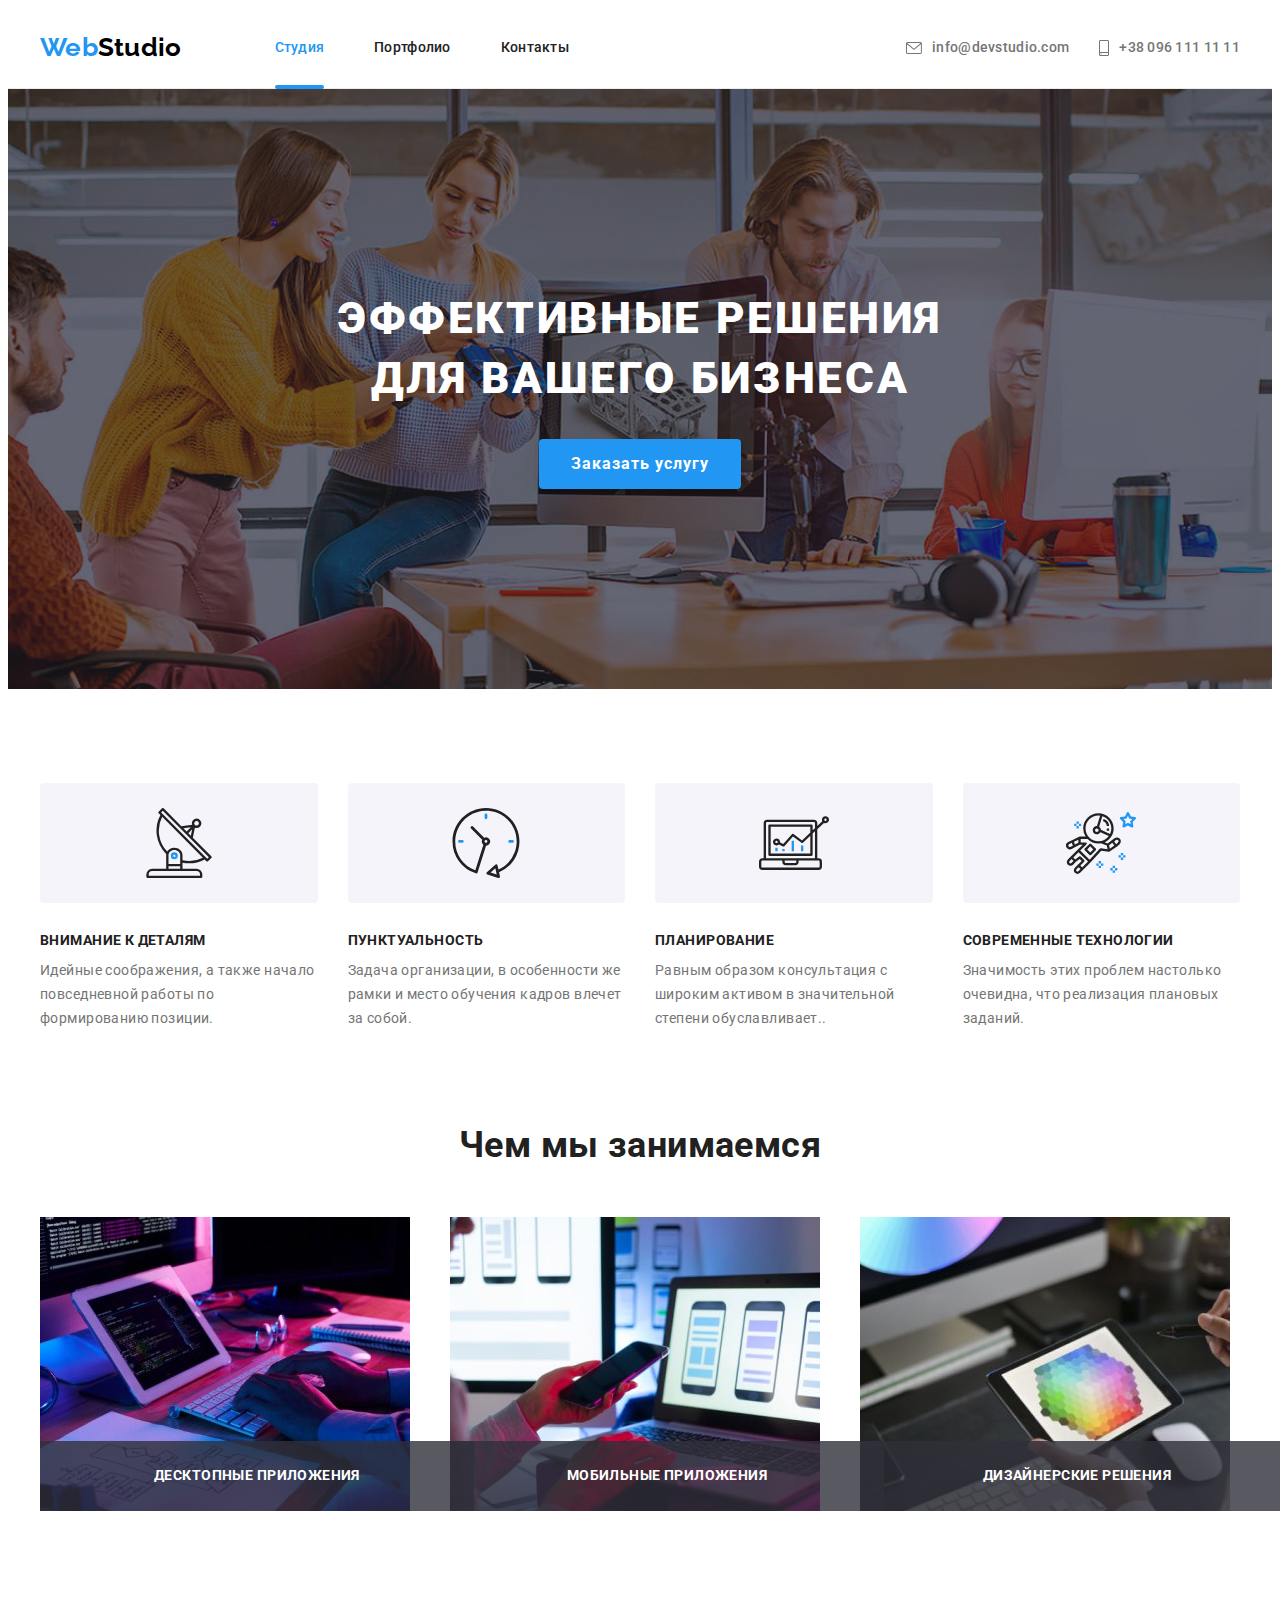
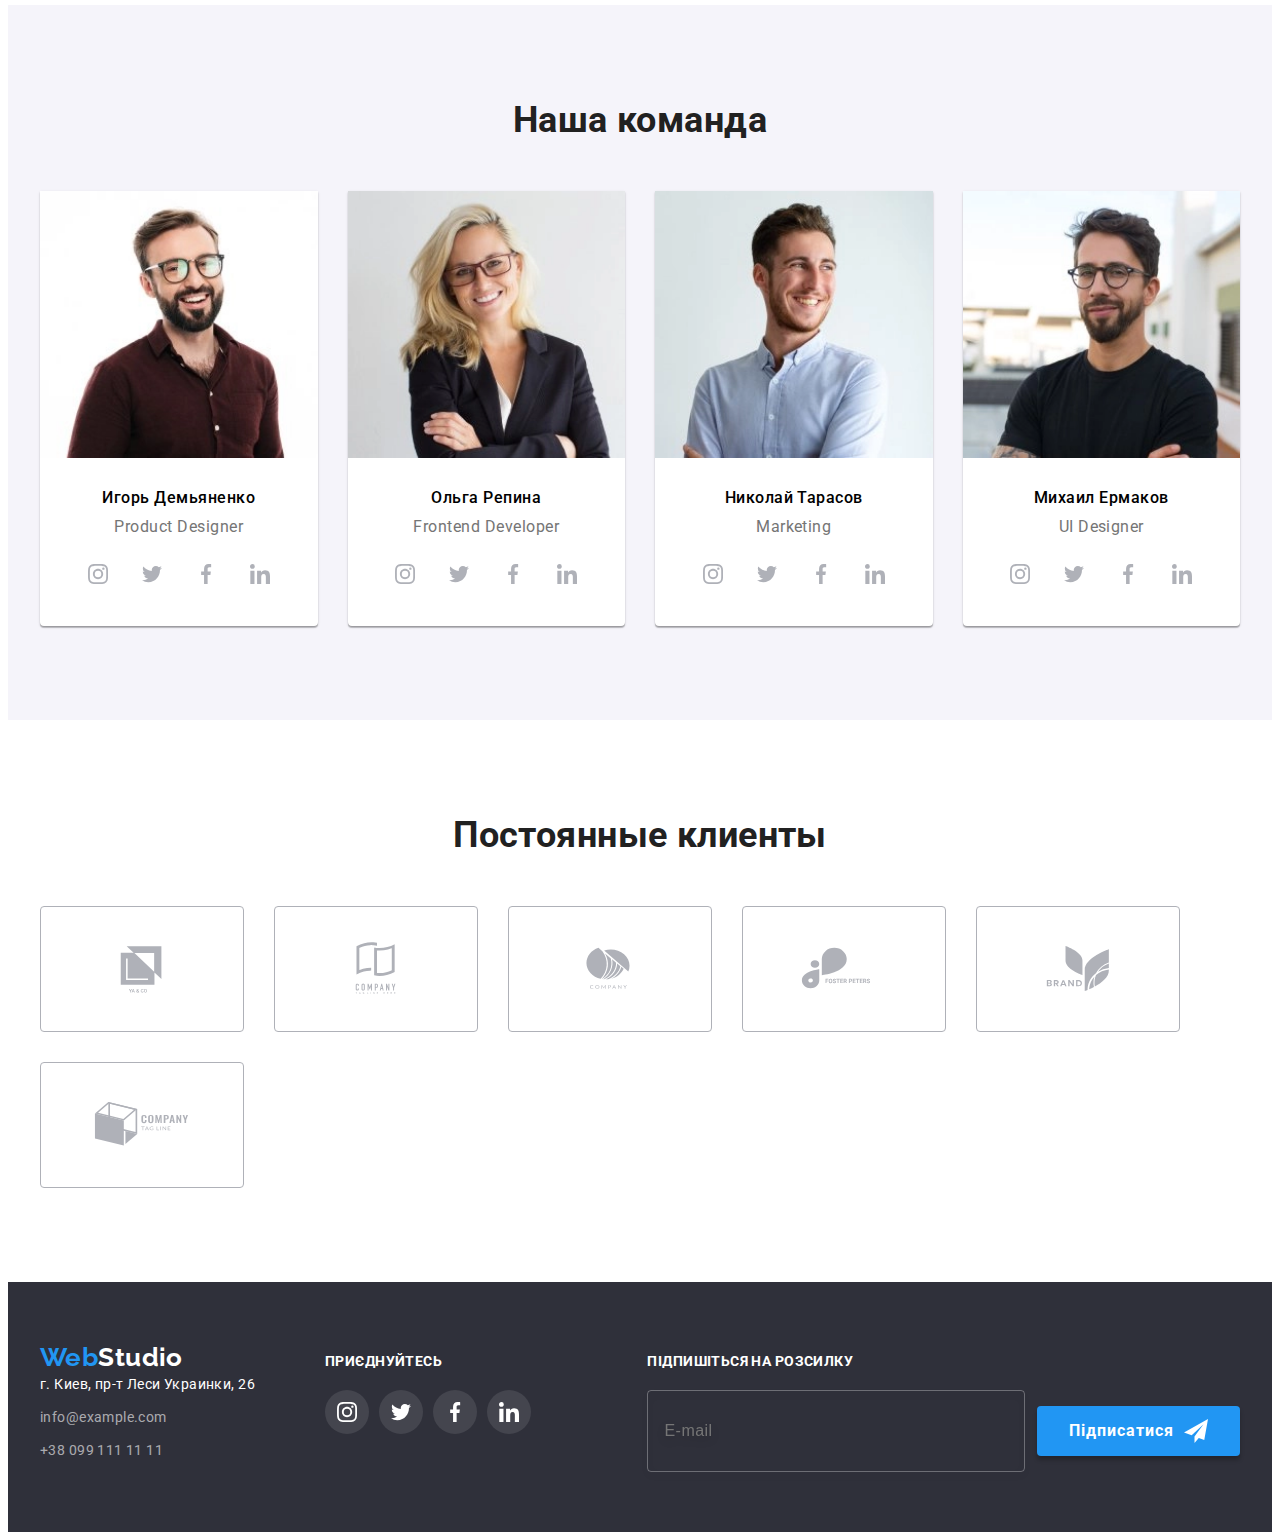
==== commit ad70d21b: "commit" ====
--- a/index.html
+++ b/index.html
@@ -335,7 +335,7 @@
     <div class="container">
 <h2 class="section-title">Наша команда</h2>
 <ul class="list team__list card-set">
-<li class="team__item cards-set__item">
+<li class="team__item card-item">
 
   <picture>
 
@@ -424,7 +424,7 @@
         </li>
     
     
-<li class="team__item card-item__item">
+<li class="team__item card-item">
 
   <picture>
     <!--Desktop-->
@@ -510,7 +510,7 @@
             </ul>
           </div>
     </li>
-<li class="team__item card-item__item">
+<li class="team__item card-item">
   <picture>
     <!--Desktop-->
     <source
@@ -596,7 +596,7 @@
 </li>
 
 
-    <li class="team__item card-item__item">
+    <li class="team__item card-item">
       <picture>
         <!--Desktop-->
         <source
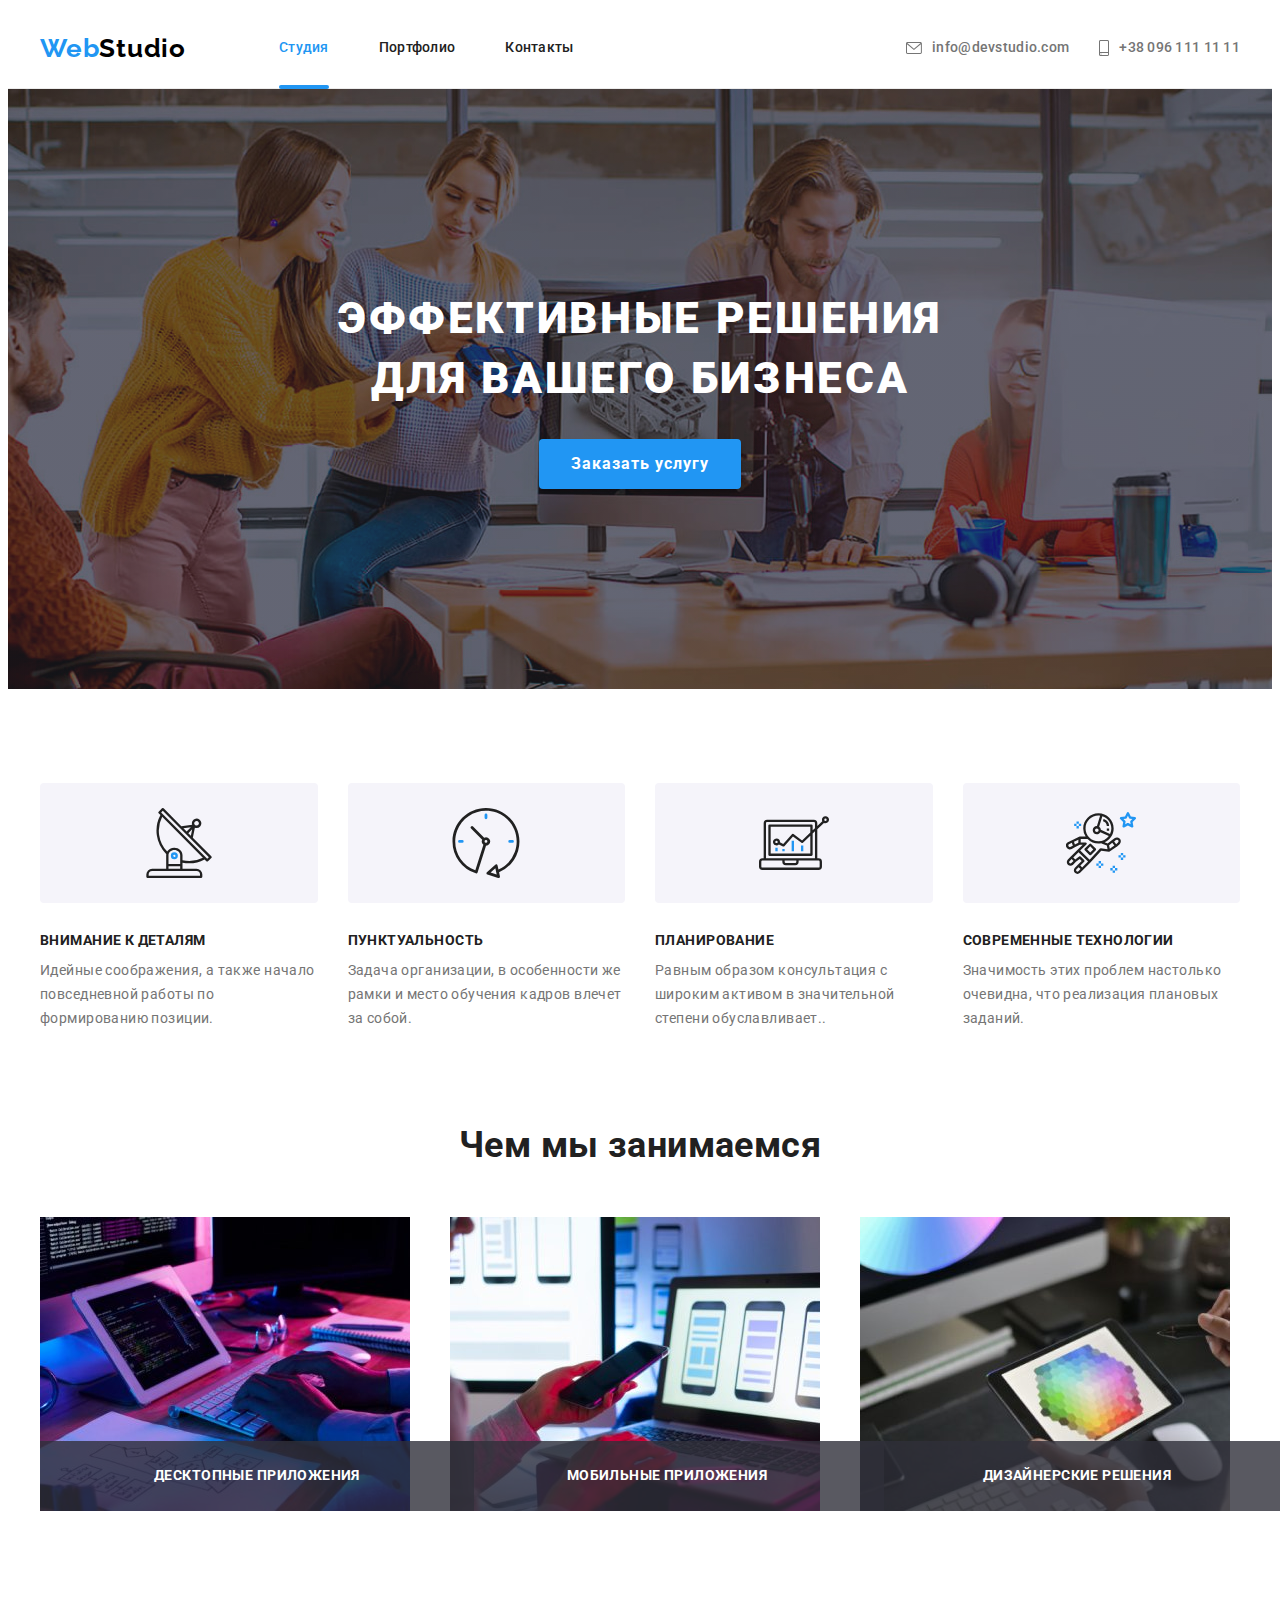
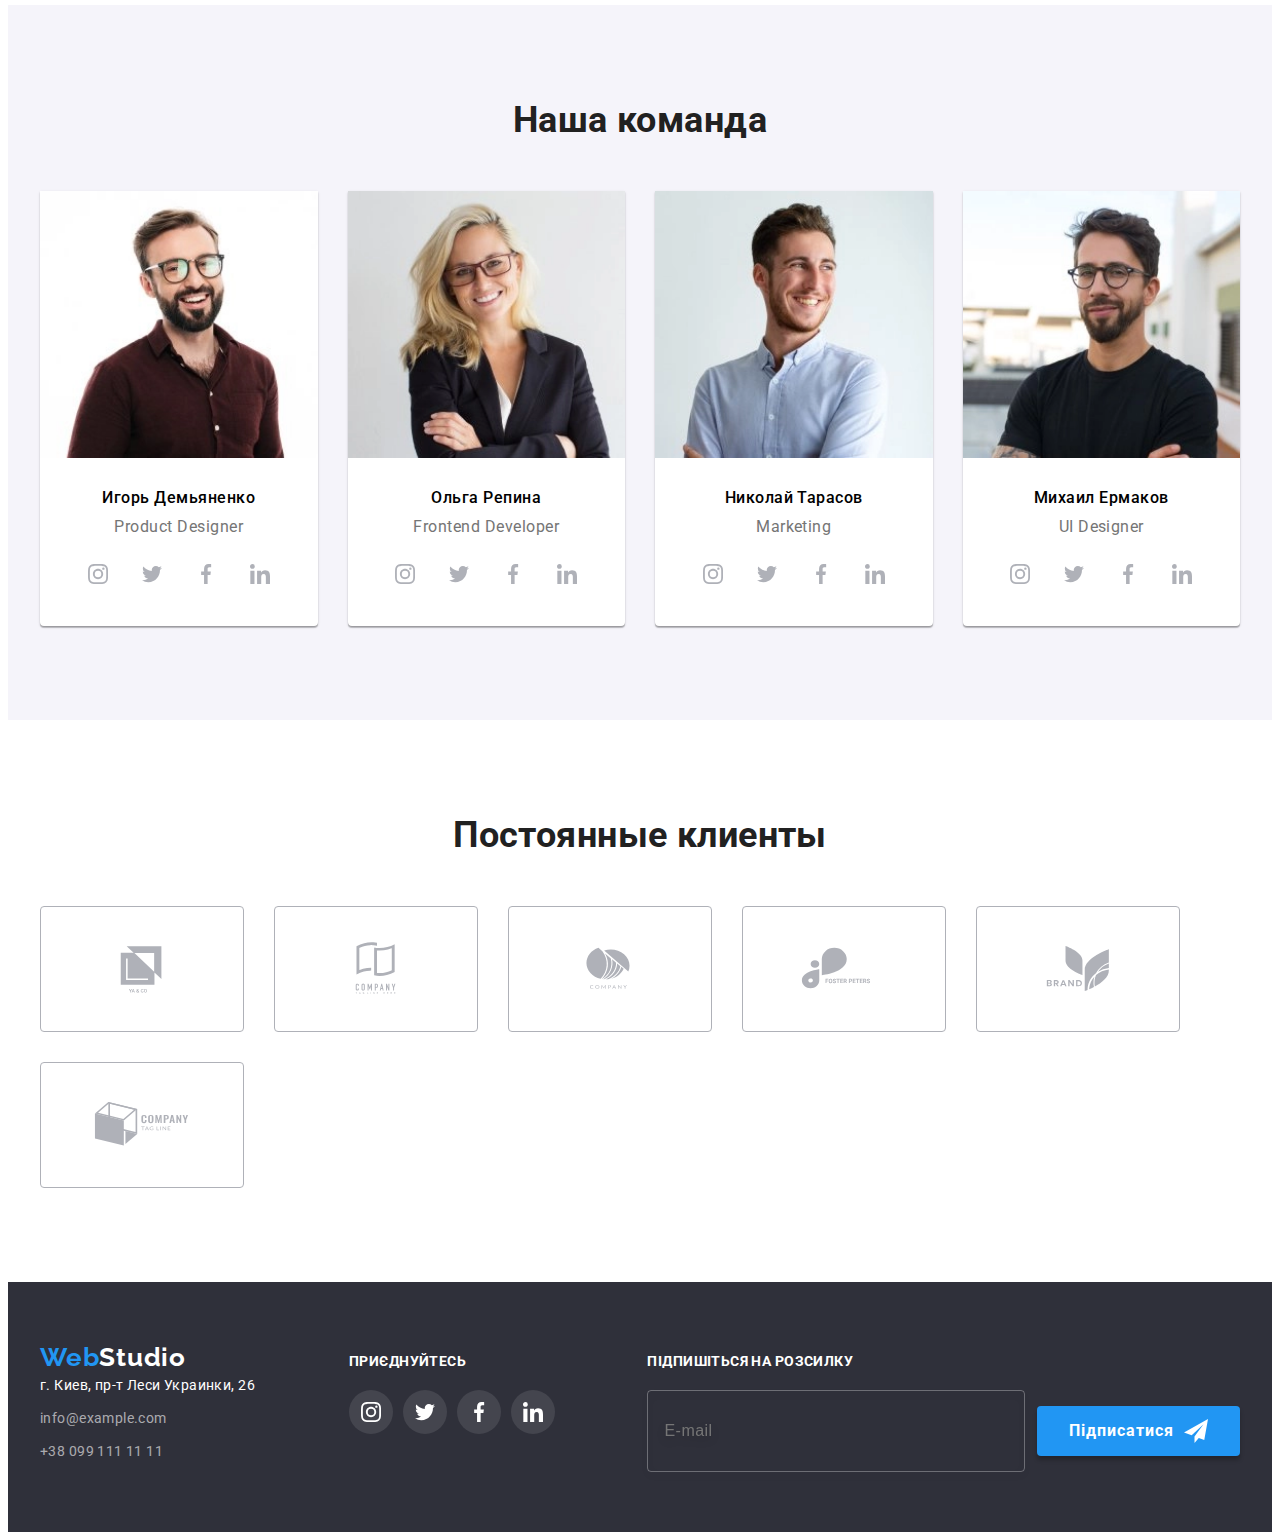
==== commit d6226d6f: "menu" ====
--- a/index.html
+++ b/index.html
@@ -120,75 +120,7 @@
   </div>
 </div>
 
-<div class="menu-container" id="menu-container" data-menu>
-  <div class="mob-nav">
-    <ul class="list mob-nav__list">
-      <li class="mob-nav__item">
-        <a href="./index.html" class="mob-nav__link mob-nav__link--active link">Студия</a>
-      </li>
-      <li class="mob-nav__item">
-        <a href="./portfolio.html" class="mob-nav__link link">Портфолио</a>
-      </li>
-      <li class="mob-nav__item">
-        <a href="#contacts" class="mob-nav__link link">Контакты</a>
-      </li>
-    </ul>
-  </div>
-  <div class="mob-contacts">
-    <ul class="list mob-contacts__list">
-      <li class="mob-contacts__item">
-        <a href="tel:+380961111111" class="mob-contacts__link link tel">
-          +38 096 111 11 11
-        </a>
-      </li>
-      <li class="mob-contacts__item">
-        <a href="mailto:info@devstudio.com" class="mob-contacts__link link e-mail">
-          info@devstudio.com
-        </a>
-      </li>
-    </ul>
-  </div>
-  <div class="mob-socials">
-    <ul class="mob-socials__list list">
-      <li class="mob-socials__item">
-        <a
-          class="mob-socials__link link"
-          href=""
-          target="_blank"
-          rel="noreferrer noopener"
-          >Instagram</a
-        >
-      </li>
-      <li class="mob-socials__item">
-        <a
-          class="mob-socials__link link"
-          href=""
-          target="_blank"
-          rel="noreferrer noopener"
-          >Twitter</a
-        >
-      </li>
-      <li class="mob-socials__item">
-        <a
-          class="mob-socials__link link"
-          href=""
-          target="_blank"
-          rel="noreferrer noopener"
-          >Facebook</a
-        >
-      </li>
-      <li class="mob-socials__item">
-        <a
-          class="mob-socials__link link"
-          href=""
-          target="_blank"
-          rel="noreferrer noopener"
-          >LinkedIn</a
-        >
-      </li>
-    </ul>
-  </div>
-</div>
+
 
         </nav>
         <!--контакты-->
--- a/css/main.min.css
+++ b/css/main.min.css
@@ -1 +1 @@
-:root{--card-item: 1;--card-set-gap: 30px}.visually-hidden{position:absolute;white-space:nowrap;width:1px;height:1px;overflow:hidden;border:0;padding:0;clip:rect(0 0 0 0);-webkit-clip-path:inset(50%);clip-path:inset(50%);margin:-1px}body{color:#757575;font-family:"Roboto",sans-serif;font-style:normal;font-size:14px;letter-spacing:.03em;line-height:1.71}body.modal-open{overflow:hidden}.no-scroll{overflow:hidden}h1,h2,h3,h4,p{margin:0}ul,ol{padding:0;margin:0}img{display:block;max-width:100%;height:auto}.link{text-decoration:none;color:currentColor}.list{list-style:none}.hero-button{min-width:200px;display:-webkit-box;display:-ms-flexbox;display:flex;-webkit-box-pack:center;-ms-flex-pack:center;justify-content:center;-webkit-box-align:center;-ms-flex-align:center;align-items:center;margin:0 auto;cursor:pointer;color:#fff;background-color:#2196f3;font-family:inherit;font-weight:700;font-size:16px;line-height:1.9;letter-spacing:.06em;border-radius:4px;-webkit-box-shadow:0px 4px 4px 0px rgba(0,0,0,.25);box-shadow:0px 4px 4px 0px rgba(0,0,0,.25);border:none;padding:10px 32px;-webkit-transition-property:color,background-color;transition-property:color,background-color;-webkit-transition-duration:250ms;transition-duration:250ms;-webkit-transition-timing-function:cubic-bezier(0.4, 0, 0.2, 1);transition-timing-function:cubic-bezier(0.4, 0, 0.2, 1)}.hero-button:hover,.hero-button:focus{background-color:#188ce8}.card-set{gap:var(--card-set-gap);display:-webkit-box;display:-ms-flexbox;display:flex;-ms-flex-wrap:wrap;flex-wrap:wrap}@media screen and (min-width: 768px){.card-set{--card-item: 2}}@media screen and (min-width: 1200px){.card-set{--card-item: 3}}.card-set__item{-ms-flex-preferred-size:calc((100% - (var(--card-item) - 1)*var(--card-set-gap))/var(--card-item));flex-basis:calc((100% - (var(--card-item) - 1)*var(--card-set-gap))/var(--card-item))}.container{margin-left:auto;margin-right:auto;width:100%;padding-left:15px;padding-right:15px}@media screen and (min-width: 480px){.container{width:480px}}@media screen and (min-width: 768px){.container{width:768px}}@media screen and (min-width: 1200px){.container{width:1200px}}.footer.social-link-icon{fill:#fff}.logo{color:#2196f3;font-family:"Raleway",cursive;font-weight:700;font-size:26px;line-height:1.2;text-decoration:none;display:-webkit-box;display:-ms-flexbox;display:flex}.header .logo{margin-right:93px}.dark-logo{color:#000}.white{color:#fff}.register-checkbox:checked+.register-icon .register-icon-uncheck{opacity:1;-webkit-transition:opacity 500ms ease-out,visibility 500ms ease-out;transition:opacity 500ms ease-out,visibility 500ms ease-out}.register-icon-uncheck{-webkit-transition:fill 250ms cubic-bezier(0.4, 0, 0.2, 1);transition:fill 250ms cubic-bezier(0.4, 0, 0.2, 1)}.register-icon-check{opacity:0;visibility:hidden;-webkit-transition:opacity 500ms ease-out,visibility 500ms ease-out;transition:opacity 500ms ease-out,visibility 500ms ease-out}.register-checkbox:checked+.register-icon .register-icon-check{opacity:1;visibility:visible}.register-checkbox:hover+.register-icon .register-icon-uncheck,.register-checkbox:focus+.register-icon .register-icon-uncheck{fill:#2196f3}.close-btn:hover .modal-btn-icon,.close-btn:focus .modal-btn-icon{fill:#2196f3}.register-form-agreement-link{color:#2196f3}.backdrop.is-hidden{opacity:0;visibility:hidden;pointer-events:none}.backdrop{position:fixed;top:0;left:0;z-index:1000;display:-webkit-box;display:-ms-flexbox;display:flex;-webkit-box-align:center;-ms-flex-align:center;align-items:center;-webkit-box-pack:center;-ms-flex-pack:center;justify-content:center;width:100%;height:100%;background-color:rgba(0,0,0,.2);opacity:1;visibility:visible;pointer-events:initial;-webkit-transition:opacity 500ms ease-out,visibility 500ms ease-out;transition:opacity 500ms ease-out,visibility 500ms ease-out}.modal{position:relative;width:528px;height:581px;padding:40px;background-color:#fff;-webkit-box-shadow:0px 1px 3px rgba(0,0,0,.12),0px 1px 1px rgba(0,0,0,.14),0px 2px 1px rgba(0,0,0,.2);box-shadow:0px 1px 3px rgba(0,0,0,.12),0px 1px 1px rgba(0,0,0,.14),0px 2px 1px rgba(0,0,0,.2);border-radius:4px;-webkit-transition:-webkit-transform 500ms ease-out;transition:-webkit-transform 500ms ease-out;transition:transform 500ms ease-out;transition:transform 500ms ease-out, -webkit-transform 500ms ease-out}@media screen and (min-width: 390px){.modal{width:380px;height:630px}}@media screen and (min-width: 478px){.modal{width:450px;height:609px}}@media screen and (min-width: 768px){.modal{width:450px;height:609px}}@media screen and (min-width: 1200px){.modal{max-width:528px}}.backdrop.is-hidden .modal{-webkit-transform:scale(0);transform:scale(0)}@media screen and (min-width: 478px){.register-form-agreement-text{font-size:12px}}@media screen and (min-width: 768px){.register-form-agreement-text{font-size:12px}}.close-btn{position:absolute;top:8px;right:8px;display:-webkit-box;display:-ms-flexbox;display:flex;-webkit-box-pack:center;-ms-flex-pack:center;justify-content:center;-webkit-box-align:center;-ms-flex-align:center;align-items:center;width:30px;height:30px;padding:0;border-radius:50%;border:1px solid rgba(0,0,0,.1);background-color:rgba(0,0,0,0);cursor:pointer}.backdrop.is-hidden{opacity:0;visibility:hidden;pointer-events:none}.register-form-title{font-weight:700;line-height:1.15;text-align:center;color:#212121;margin-bottom:12px;font-size:20px}.form-label{font-size:12px;line-height:1.1666666667;letter-spacing:.01em;color:#757575;-webkit-box-orient:vertical;-webkit-box-direction:normal;-ms-flex-direction:column;flex-direction:column;gap:4px;margin-bottom:10px;display:-webkit-box;display:-ms-flexbox;display:flex}.form-fild{position:relative}.form-input{height:40px;width:100%;padding-left:42px;border-radius:4px;border:1px solid rgba(33,33,33,.2);outline:none;cursor:pointer;-webkit-transition-property:border;transition-property:border;-webkit-transition-duration:250ms;transition-duration:250ms;-webkit-transition-timing-function:cubic-bezier(0.4, 0, 0.2, 1);transition-timing-function:cubic-bezier(0.4, 0, 0.2, 1)}.form-input:hover,.form-input:focus{border:1px solid #2196f3}.form-input:hover+.form-icon,.form-input:focus+.form-icon{fill:#2196f3}.form-fild:hover input,.form-fild:focus input{border:1px solid #2196f3}.form-fild:focus-within .form-icon,.form-fild:hover .form-icon{fill:#2196f3}.form-icon{position:absolute;top:50%;left:16px;-webkit-transform:translateY(-50%);transform:translateY(-50%);-webkit-transition:fill 250ms cubic-bezier(0.4, 0, 0.2, 1);transition:fill 250ms cubic-bezier(0.4, 0, 0.2, 1)}.test{margin-bottom:20px}.form-fild-comment textarea{resize:none;width:100%;height:120px;border:1px solid rgba(33,33,33,.2);border-radius:4px}.form-fild-comment{display:-webkit-box;display:-ms-flexbox;display:flex;-webkit-box-orient:vertical;-webkit-box-direction:normal;-ms-flex-direction:column;flex-direction:column;text-align:left;-webkit-transition-property:border;transition-property:border;-webkit-transition-duration:250ms;transition-duration:250ms;-webkit-transition-timing-function:cubic-bezier(0.4, 0, 0.2, 1);transition-timing-function:cubic-bezier(0.4, 0, 0.2, 1)}.form-fild-comment:focus .call-back-comment,.form-fild-comment:hover .call-back-comment{border:1px solid #2196f3}.call-back-comment{padding:12px 16px}.form-fild-comment textarea::-webkit-input-placeholder{font-style:normal;font-weight:400;font-size:12px;line-height:1.16;letter-spacing:.01em;color:rgba(117,117,117,.5)}.form-fild-comment textarea::-moz-placeholder{font-style:normal;font-weight:400;font-size:12px;line-height:1.16;letter-spacing:.01em;color:rgba(117,117,117,.5)}.form-fild-comment textarea:-ms-input-placeholder{font-style:normal;font-weight:400;font-size:12px;line-height:1.16;letter-spacing:.01em;color:rgba(117,117,117,.5)}.form-fild-comment textarea::-ms-input-placeholder{font-style:normal;font-weight:400;font-size:12px;line-height:1.16;letter-spacing:.01em;color:rgba(117,117,117,.5)}.form-fild-comment textarea::placeholder{font-style:normal;font-weight:400;font-size:12px;line-height:1.16;letter-spacing:.01em;color:rgba(117,117,117,.5)}.register-form-agreement{display:-webkit-box;display:-ms-flexbox;display:flex;-webkit-box-align:center;-ms-flex-align:center;align-items:center;-webkit-box-pack:center;-ms-flex-pack:center;justify-content:center;gap:8px;margin-bottom:30px;cursor:pointer}.section{padding-top:94px;padding-bottom:94px}.nav{display:-webkit-box;display:-ms-flexbox;display:flex;-webkit-box-align:center;-ms-flex-align:center;align-items:center;color:#212121}.nav__list{display:-webkit-box;display:-ms-flexbox;display:flex;-webkit-box-align:center;-ms-flex-align:center;align-items:center;gap:50px}@media(max-width: 767.98px){.nav__list{display:none}}.nav__link{display:-webkit-box;display:-ms-flexbox;display:flex;color:#212121;padding-top:32px;padding-bottom:32px;-webkit-transition-property:color;transition-property:color;-webkit-transition-duration:250ms;transition-duration:250ms;-webkit-transition-timing-function:cubic-bezier(0.4, 0, 0.2, 1);transition-timing-function:cubic-bezier(0.4, 0, 0.2, 1)}.nav__link:hover,.nav__link:focus{color:#2196f3}.nav__link--active{color:#2196f3;position:relative}.nav__link--active::after{content:"";position:absolute;left:0;bottom:-1px;display:block;width:100%;height:4px;border-radius:2px;background-color:#2196f3}.social-list{display:-webkit-box;display:-ms-flexbox;display:flex;-webkit-box-align:center;-ms-flex-align:center;align-items:center;-webkit-box-pack:center;-ms-flex-pack:center;justify-content:center;gap:10px}.social-link-icon{display:-webkit-box;display:-ms-flexbox;display:flex;-webkit-box-pack:center;-ms-flex-pack:center;justify-content:center;-webkit-box-align:center;-ms-flex-align:center;align-items:center;border-radius:50%;background-color:rgba(255,255,255,.1);width:44px;height:44px;-webkit-transition-property:background-color;transition-property:background-color;-webkit-transition-duration:250ms;transition-duration:250ms;-webkit-transition-timing-function:cubic-bezier(0.4, 0, 0.2, 1);transition-timing-function:cubic-bezier(0.4, 0, 0.2, 1)}.footer .social-icon{fill:#fff}.social-icon{fill:#afb1b8;-webkit-transition-property:fill;transition-property:fill;-webkit-transition-duration:250ms;transition-duration:250ms;-webkit-transition-timing-function:cubic-bezier(0.4, 0, 0.2, 1);transition-timing-function:cubic-bezier(0.4, 0, 0.2, 1)}.social-link-icon:hover .social-icon,.social-link-icon:focus .social-icon{fill:#fff}.social-link-icon:hover,.social-link-icon:focus{background-color:#2196f3}.section-title{font-weight:700;font-size:36px;line-height:1.17;text-align:center;color:#212121;margin-bottom:50px}.footer-social-title{font-style:normal;font-weight:700;font-size:14px;line-height:1.14;letter-spacing:.03em;text-transform:uppercase;color:#fff;margin-bottom:20px}.contact{margin-left:auto}@media(max-width: 767.98px){.contact{display:none}}@media screen and (min-width: 1200px){.contact{display:-webkit-inline-box;display:-ms-inline-flexbox;display:inline-flex}}@media screen and (min-width: 1200px){.contact__item:not(:last-child){margin-right:var(--card-set-gap)}}@media(min-width: 768px)and (max-width: 1199.98px){.contact__item{margin-bottom:10px}}.contact__link{display:-webkit-box;display:-ms-flexbox;display:flex;margin-left:auto;-webkit-transition:color,250ms,cubic-bezier(0.4, 0, 0.2, 1),250ms;transition:color,250ms,cubic-bezier(0.4, 0, 0.2, 1),250ms}@media(max-width: 1199.98px){.contact__link{font-weight:500;font-size:12px;line-height:1.16;letter-spacing:.02em}}@media screen and (min-width: 1200px){.contact__link{padding-top:32px;padding-bottom:32px}}.contact__link:hover,.contact__link:focus{color:#2196f3}.contact__icon{display:block;content:"";-ms-flex-item-align:center;align-self:center;fill:currentColor;margin-right:10px}.mobile-menu{position:fixed;top:0;left:0;width:100%;height:100%;background-color:rgba(0,0,0,.5);z-index:999;opacity:0;visibility:hidden;pointer-events:none;-webkit-transition:opacity 250ms linear,visibility 250ms linear;transition:opacity 250ms linear,visibility 250ms linear}.mobile-menu.is-open{opacity:1;visibility:visible;pointer-events:initial}.mobile-menu .content{height:100%;background-color:#fff;width:70%;-webkit-transform:translateX(-100%);transform:translateX(-100%);-webkit-transition:-webkit-transform 250ms linear 250ms;transition:-webkit-transform 250ms linear 250ms;transition:transform 250ms linear 250ms;transition:transform 250ms linear 250ms, -webkit-transform 250ms linear 250ms}.mobile-menu.is-open .content{-webkit-transform:translateX(0);transform:translateX(0)}.menu-button{display:block;margin-left:auto;padding:0;border:none;background-color:rgba(0,0,0,0);fill:#000;z-index:100;-webkit-transition:color 250ms cubic-bezier(0.4, 0, 0.2, 1);transition:color 250ms cubic-bezier(0.4, 0, 0.2, 1)}.menu-button:hover,.menu-button:focus{color:#2196f3}@media screen and (min-width: 768px){.menu-button{display:none}}.menu-button.is-open{position:fixed;top:0;right:0;-webkit-transform:translate(-50%, 25%);transform:translate(-50%, 25%)}.menu-button__icon{display:block;fill:currentColor}.menu-button .icon-cross{display:none}.menu-button.is-open .icon-cross{position:fixed;display:block}.menu-button.is-open .icon-menu{display:none}.menu-container{position:fixed;width:100%;height:100%;display:-webkit-box;display:-ms-flexbox;display:flex;-webkit-box-orient:vertical;-webkit-box-direction:normal;-ms-flex-direction:column;flex-direction:column;background-color:#fff;overflow:auto;padding:48px 40px;top:0;left:0;-webkit-transform:translateX(100%);transform:translateX(100%);width:100%;z-index:99;-webkit-transition:-webkit-transform 500ms cubic-bezier(0.4, 0, 0.2, 1);transition:-webkit-transform 500ms cubic-bezier(0.4, 0, 0.2, 1);transition:transform 500ms cubic-bezier(0.4, 0, 0.2, 1);transition:transform 500ms cubic-bezier(0.4, 0, 0.2, 1), -webkit-transform 500ms cubic-bezier(0.4, 0, 0.2, 1)}.menu-container.is-open{-webkit-transform:translateX(0);transform:translateX(0)}@media screen and (min-width: 768px){.menu-container{display:none}}.mob-nav{color:#000}.mob-nav__item:not(:last-child){margin-bottom:32px}.mob-nav__link{font-weight:500;font-size:40px;line-height:1.17;letter-spacing:.02em}.mob-nav__link:hover,.mob-nav__link:focus{color:#2196f3}.mob-nav__link--active{color:#2196f3}.mob-contacts{margin-top:auto;margin-bottom:64px}.mob-contacts__item:not(:last-child){margin-bottom:30px}.mob-contacts__link{font-weight:500;font-size:24px;line-height:1.16;letter-spacing:.02em}.mob-contacts__link:hover,.mob-contacts__link:focus{color:#2196f3}.tel{font-size:34px}.mob-socials__list{display:-webkit-box;display:-ms-flexbox;display:flex;-ms-flex-wrap:wrap;flex-wrap:wrap;gap:10px}.mob-socials__item:not(:last-child) .mob-socials__link{display:-webkit-box;display:-ms-flexbox;display:flex;padding-right:10px;border-right:1px solid rgba(33,33,33,.2)}.mob-socials__link{font-weight:500;font-size:18px;line-height:1.22;letter-spacing:.02em;color:#2196f3}.select-list{display:-webkit-box;display:-ms-flexbox;display:flex;-ms-flex-wrap:wrap;flex-wrap:wrap;-webkit-box-pack:left;-ms-flex-pack:left;justify-content:left;gap:8px;margin-bottom:50px;row-gap:8px;-webkit-column-gap:15px;-moz-column-gap:15px;column-gap:15px}@media screen and (min-width: 768px){.select-list{-webkit-box-pack:center;-ms-flex-pack:center;justify-content:center}}.select-list__button{padding:6px 22px;font-family:"Roboto";font-weight:500;font-size:16px;line-height:1.62;text-align:center;letter-spacing:.03em;cursor:pointer;color:#212121;background-color:#f5f4fa;border:none;border-radius:4px;-webkit-transition-property:background-color,color,-webkit-box-shadow;transition-property:background-color,color,-webkit-box-shadow;transition-property:background-color,color,box-shadow;transition-property:background-color,color,box-shadow,-webkit-box-shadow;-webkit-transition-duration:250ms;transition-duration:250ms;-webkit-transition-timing-function:cubic-bezier(0.4, 0, 0.2, 1);transition-timing-function:cubic-bezier(0.4, 0, 0.2, 1)}.select-list__button:hover,.select-list__button:focus{color:#fff;background-color:#2196f3;-webkit-box-shadow:0px 4px 4px 0px rgba(0,0,0,.25);box-shadow:0px 4px 4px 0px rgba(0,0,0,.25)}.header{font-weight:500;line-height:1.14;letter-spacing:.02em;border-bottom:1px solid #ececec}@media(max-width: 767.98px){.header{position:relative}}@media screen and (min-width: 768px){.header__containe{display:-webkit-box;display:-ms-flexbox;display:flex;-webkit-box-align:center;-ms-flex-align:center;align-items:center}}.we-do{padding-top:0}@media(max-width: 1199.98px){.we-do{display:none}}.we-do__list{--card-item: 3}.we-do-list__item{position:relative}.we-do-list__text{position:absolute;z-index:1;bottom:0;left:0;right:0;width:100%;display:-webkit-box;display:-ms-flexbox;display:flex;-webkit-box-align:center;-ms-flex-align:center;align-items:center;-webkit-box-pack:center;-ms-flex-pack:center;justify-content:center;padding:27px;background-color:rgba(47,48,58,.8)}.we-do-list__title{line-height:1.14;font-weight:700;text-align:center;text-transform:uppercase;color:#fff}.about__card-icon{display:-webkit-box;display:-ms-flexbox;display:flex;padding:25px 100px;border-radius:4px;background-color:#f5f4fa;margin-bottom:var(--card-set-gap);-webkit-box-align:center;-ms-flex-align:center;align-items:center;-webkit-box-pack:center;-ms-flex-pack:center;justify-content:center;border:none}.about__list{display:-webkit-box;display:-ms-flexbox;display:flex;-ms-flex-wrap:wrap;flex-wrap:wrap;gap:30px}@media screen and (min-width: 768px){.about__list{--card-item: 2}}@media screen and (min-width: 1200px){.about__list{--card-item: 4}}@media screen and (min-width: 478px){.about__item{width:450px}}@media screen and (min-width: 768px){.about__item{width:354px}}@media screen and (min-width: 1200px){.about__item{width:270px}}.about__title{font-weight:700;font-size:14px;line-height:1.14;text-transform:uppercase;color:#212121;margin-bottom:10px;letter-spacing:.03em}@media(max-width: 767.98px){.about__title{text-align:center}}.about__text{font-weight:400;letter-spacing:.03em;line-height:1.7}.card-item{-ms-flex-preferred-size:calc((100% - (var(--card-item) - 1)*var(--card-set-gap))/var(--card-item));flex-basis:calc((100% - (var(--card-item) - 1)*var(--card-set-gap))/var(--card-item))}.card-text{font-size:16px;line-height:1.88}.card-heading{font-style:normal;font-weight:700;font-size:18px;line-height:2;letter-spacing:.06em;color:#212121;margin-bottom:4px}.card-content{padding:20px 24px;border:1px solid #eee;border-top:none}.clients__list{--card-item: 6}@media screen and (min-width: 478px){.clients__list{--card-item: 2}}@media screen and (min-width: 768px){.clients__list{--card-item: 3}}.clients__link{cursor:pointer;display:-webkit-box;display:-ms-flexbox;display:flex;-webkit-box-pack:center;-ms-flex-pack:center;justify-content:center;-webkit-box-align:center;-ms-flex-align:center;align-items:center;height:92px;padding:16px;border:1px solid #afb1b8;fill:#afb1b8;border-radius:4px;-webkit-transition-property:border,fill;transition-property:border,fill;-webkit-transition-duration:250ms;transition-duration:250ms;-webkit-transition-timing-function:cubic-bezier(0.4, 0, 0.2, 1);transition-timing-function:cubic-bezier(0.4, 0, 0.2, 1)}@media screen and (min-width: 478px){.clients__link{width:210px}}@media screen and (min-width: 768px){.clients__link{width:226px}}@media screen and (min-width: 1200px){.clients__link{width:170px}}.clients__link:hover,.clients__link:focus{border:1px solid #2196f3;fill:#2196f3}.footer{background-color:#2f303a;padding-top:60px;padding-bottom:60px}.footer.social-link-icon{color:#fff;-webkit-transition:background-color 250ms cubic-bezier(0.4, 0, 0.2, 1);transition:background-color 250ms cubic-bezier(0.4, 0, 0.2, 1)}@media(max-width: 767.98px){.footer{text-align:center}}@media screen and (max-width: 767px){.footer__list{display:-webkit-box;display:-ms-flexbox;display:flex;-webkit-box-orient:vertical;-webkit-box-direction:normal;-ms-flex-direction:column;flex-direction:column;gap:60px}}@media(min-width: 768px)and (max-width: 1199.98px){.footer__list{display:-webkit-box;display:-ms-flexbox;display:flex;-ms-flex-wrap:wrap;flex-wrap:wrap;-webkit-box-orient:horizontal;-webkit-box-direction:normal;-ms-flex-direction:row;flex-direction:row;gap:60px;-webkit-box-pack:center;-ms-flex-pack:center;justify-content:center}}@media screen and (min-width: 1200px){.footer__list{display:-webkit-box;display:-ms-flexbox;display:flex;gap:70px;-webkit-box-align:baseline;-ms-flex-align:baseline;align-items:baseline}}@media screen and (min-width: 1200px){.footer__item:last-child{margin-left:auto}}.footer__logo{margin-bottom:20px;display:-webkit-box;display:-ms-flexbox;display:flex}@media(max-width: 1199.98px){.footer__logo{-webkit-box-pack:center;-ms-flex-pack:center;justify-content:center;margin-right:0}}.address{color:rgba(255,255,255,.6);font-style:inherit}.street{font-style:normal;color:#fff}.street:hover,.street:focus{color:#2196f3}@media(min-width: 768px)and (max-width: 1199.98px){.footer-contacts{text-align:center}}.footer-contacts__item:not(:last-child){margin-bottom:9px}.footer-contacts__link{-webkit-transition:color 250ms cubic-bezier(0.4, 0, 0.2, 1);transition:color 250ms cubic-bezier(0.4, 0, 0.2, 1)}.footer-contacts__link:hover,.footer-contacts__link:focus{color:#2196f3}.subscription__follow{display:block;font-style:normal;font-weight:700;font-size:14px;line-height:1.14;letter-spacing:.03em;text-transform:uppercase;color:#fff;margin-bottom:20px}@media(max-width: 1199.98px){.subscription__follow{text-align:center}}.subscribe-form{display:block;-webkit-box-align:center;-ms-flex-align:center;align-items:center}@media screen and (min-width: 1200px){.subscribe-form{display:-webkit-box;display:-ms-flexbox;display:flex}}.subscribe-form__input{height:50px;font-weight:400;font-size:16px;line-height:1.25;-webkit-box-align:center;-ms-flex-align:center;align-items:center;letter-spacing:.03em;color:#fff;padding-top:15px;padding-left:16px;padding-bottom:15px;border:none;border:1px solid rgba(255,255,255,.3);-webkit-filter:drop-shadow(0px 4px 4px rgba(0, 0, 0, 0.15));filter:drop-shadow(0px 4px 4px rgba(0, 0, 0, 0.15));border-radius:4px;background-color:inherit;-webkit-transition:border-color 250ms cubic-bezier(0.4, 0, 0.2, 1);transition:border-color 250ms cubic-bezier(0.4, 0, 0.2, 1);border-radius:4px;transition:border-color 250ms cubic-bezier(0.4, 0, 0.2, 1)}@media screen and (min-width: 480px){.subscribe-form__input{width:100%;margin-bottom:20px}}@media screen and (min-width: 480px){.subscribe-form__input{width:450px;margin-bottom:20px}}@media(min-width: 768px)and (max-width: 1199.98px){.subscribe-form__input{width:450px}}@media screen and (min-width: 1200px){.subscribe-form__input{width:358px;margin-bottom:0;margin-right:12px}}.subscribe-form__input:hover,.subscribe-form__input:focus{border-color:#2196f3}.subscribe-form__icon{display:block;margin-left:10px}.span-subscribe{margin-right:10px}.header{font-weight:500;line-height:1.14;letter-spacing:.02em;border-bottom:1px solid #ececec}@media(max-width: 767.98px){.header{position:relative}}@media screen and (min-width: 768px){.header__containe{display:-webkit-box;display:-ms-flexbox;display:flex;-webkit-box-align:center;-ms-flex-align:center;align-items:center}}.hero{background-color:#2f303a;margin-left:auto;margin-right:auto;background-repeat:no-repeat;background-position:center;background-size:cover;padding-top:118px;padding-bottom:118px;text-align:center}@media screen and (min-width: 320px){.hero{background-image:-webkit-gradient(linear, left top, right top, from(rgba(47, 48, 58, 0.4)), to(rgba(47, 48, 58, 0.4))),url(../images/hero/hero-480.jpg);background-image:linear-gradient(to right, rgba(47, 48, 58, 0.4), rgba(47, 48, 58, 0.4)),url(../images/hero/hero-480.jpg)}}@media screen and (min-width: 320px)and (min-device-pixel-ratio: 2),screen and (min-width: 320px)and (-webkit-min-device-pixel-ratio: 2),screen and (min-width: 320px)and (min-resolution: 192dpi),screen and (min-width: 320px)and (min-resolution: 2dppx){.hero{background-image:-webkit-gradient(linear, left top, right top, from(rgba(47, 48, 58, 0.4)), to(rgba(47, 48, 58, 0.4))),url(../images/hero/hero-960.jpg);background-image:linear-gradient(to right, rgba(47, 48, 58, 0.4), rgba(47, 48, 58, 0.4)),url(../images/hero/hero-960.jpg)}}@media screen and (min-width: 768px){.hero{background-image:-webkit-gradient(linear, left top, right top, from(rgba(47, 48, 58, 0.4)), to(rgba(47, 48, 58, 0.4))),url(../images/hero/hero-768.jpg);background-image:linear-gradient(to right, rgba(47, 48, 58, 0.4), rgba(47, 48, 58, 0.4)),url(../images/hero/hero-768.jpg)}}@media screen and (min-width: 768px)and (min-device-pixel-ratio: 2),screen and (min-width: 768px)and (-webkit-min-device-pixel-ratio: 2),screen and (min-width: 768px)and (min-resolution: 192dpi),screen and (min-width: 768px)and (min-resolution: 2dppx){.hero{background-image:-webkit-gradient(linear, left top, right top, from(rgba(47, 48, 58, 0.4)), to(rgba(47, 48, 58, 0.4))),url(../images/hero/hero-1536.jpg);background-image:linear-gradient(to right, rgba(47, 48, 58, 0.4), rgba(47, 48, 58, 0.4)),url(../images/hero/hero-1536.jpg)}}@media screen and (min-width: 1200px){.hero{max-width:1600px;padding-top:200px;padding-bottom:200px;background-image:-webkit-gradient(linear, left top, right top, from(rgba(47, 48, 58, 0.4)), to(rgba(47, 48, 58, 0.4))),url(../images/hero/hero-1600.jpg);background-image:linear-gradient(to right, rgba(47, 48, 58, 0.4), rgba(47, 48, 58, 0.4)),url(../images/hero/hero-1600.jpg)}}@media screen and (min-width: 1200px)and (min-device-pixel-ratio: 2),screen and (min-width: 1200px)and (-webkit-min-device-pixel-ratio: 2),screen and (min-width: 1200px)and (min-resolution: 192dpi),screen and (min-width: 1200px)and (min-resolution: 2dppx){.hero{background-image:-webkit-gradient(linear, left top, right top, from(rgba(47, 48, 58, 0.4)), to(rgba(47, 48, 58, 0.4))),url(../images/hero/hero-3200.jpg);background-image:linear-gradient(to right, rgba(47, 48, 58, 0.4), rgba(47, 48, 58, 0.4)),url(../images/hero/hero-3200.jpg)}}.hero-title{color:#fff;font-weight:900;font-size:44px;text-transform:uppercase;line-height:1.36;text-align:center;letter-spacing:.06em;max-width:696px;margin-left:auto;margin-right:auto;margin-bottom:30px}@media screen and (max-width: 768px){.hero-title{font-size:26px;line-height:1.62}}.cards__link{height:100%;display:-webkit-box;display:-ms-flexbox;display:flex;-webkit-box-orient:vertical;-webkit-box-direction:normal;-ms-flex-direction:column;flex-direction:column;background-color:#fff;-webkit-transition:-webkit-box-shadow 250ms cubic-bezier(0.4, 0, 0.2, 1);transition:-webkit-box-shadow 250ms cubic-bezier(0.4, 0, 0.2, 1);transition:box-shadow 250ms cubic-bezier(0.4, 0, 0.2, 1);transition:box-shadow 250ms cubic-bezier(0.4, 0, 0.2, 1), -webkit-box-shadow 250ms cubic-bezier(0.4, 0, 0.2, 1)}.cards__link:hover,.cards__link:focus{-webkit-box-shadow:0px 1px 1px rgba(0,0,0,.12),0px 4px 4px rgba(0,0,0,.06),1px 4px 6px rgba(0,0,0,.16);box-shadow:0px 1px 1px rgba(0,0,0,.12),0px 4px 4px rgba(0,0,0,.06),1px 4px 6px rgba(0,0,0,.16)}.cards__content{-webkit-box-flex:1;-ms-flex-positive:1;flex-grow:1;padding:20px 24px;border:1px solid #eee}.cards__title{margin-bottom:4px;font-weight:700;font-size:18px;line-height:2;letter-spacing:.06em;color:#212121}.cards__text{font-size:16px;line-height:1.88}.cards__overlay{position:relative;overflow:hidden}.cards__overlayed{position:absolute;width:100%;height:100%;overflow:auto;top:0px;left:0px;padding:77px 24px;color:#fff;font-weight:400;font-size:18px;line-height:1.56;letter-spacing:.03em;background-color:rgba(33,150,243,.9);-webkit-transform:translatey(100%);transform:translatey(100%);opacity:0;-webkit-transition:250ms cubic-bezier(0.4, 0, 0.2, 1);transition:250ms cubic-bezier(0.4, 0, 0.2, 1)}@media screen and (min-width: 768px){.cards__overlayed{padding:49px 24px 77px}}@media screen and (min-width: 1200px){.cards__overlayed{padding:63px 24px}}.cards__link:hover .cards__overlayed,.cards__link:focus .cards__overlayed{-webkit-transform:translatey(0);transform:translatey(0);opacity:1}.team{background-color:#f5f4fa}@media screen and (max-width: 767px){.team__list{--card-item: 2}}@media screen and (min-width: 1200px){.team__list{--card-item: 4}}.team__item img{width:100%}.team__item{background-color:#fff;border-radius:0px 0px 4px 4px;-webkit-box-shadow:0px 1px 3px rgba(0,0,0,.12),0px 1px 1px rgba(0,0,0,.14),0px 2px 1px rgba(0,0,0,.2);box-shadow:0px 1px 3px rgba(0,0,0,.12),0px 1px 1px rgba(0,0,0,.14),0px 2px 1px rgba(0,0,0,.2)}.team__content{padding:30px}.team__title{font-weight:500;letter-spacing:.03em;color:#000;margin-bottom:10px}.team__title,.team__text{font-size:16px;line-height:1.19;text-align:center;letter-spacing:.03em}.team__text{margin-bottom:16px}/*# sourceMappingURL=main.min.css.map */+:root{--card-item: 1;--card-set-gap: 30px}.visually-hidden{position:absolute;white-space:nowrap;width:1px;height:1px;overflow:hidden;border:0;padding:0;clip:rect(0 0 0 0);-webkit-clip-path:inset(50%);clip-path:inset(50%);margin:-1px}body{color:#757575;font-family:"Roboto",sans-serif;font-style:normal;font-size:14px;letter-spacing:.03em;line-height:1.71}body.modal-open{overflow:hidden}.no-scroll{overflow:hidden}h1,h2,h3,h4,p{margin:0}ul,ol{padding:0;margin:0}img{display:block;max-width:100%;height:auto}.link{text-decoration:none;color:currentColor}.list{list-style:none}.hero-button{min-width:200px;display:-webkit-box;display:-ms-flexbox;display:flex;-webkit-box-pack:center;-ms-flex-pack:center;justify-content:center;-webkit-box-align:center;-ms-flex-align:center;align-items:center;margin:0 auto;cursor:pointer;color:#fff;background-color:#2196f3;font-family:inherit;font-weight:700;font-size:16px;line-height:1.9;letter-spacing:.06em;border-radius:4px;-webkit-box-shadow:0px 4px 4px 0px rgba(0,0,0,.25);box-shadow:0px 4px 4px 0px rgba(0,0,0,.25);border:none;padding:10px 32px;-webkit-transition-property:color,background-color;transition-property:color,background-color;-webkit-transition-duration:250ms;transition-duration:250ms;-webkit-transition-timing-function:cubic-bezier(0.4, 0, 0.2, 1);transition-timing-function:cubic-bezier(0.4, 0, 0.2, 1)}.hero-button:hover,.hero-button:focus{background-color:#188ce8}.card-set{gap:var(--card-set-gap);display:-webkit-box;display:-ms-flexbox;display:flex;-ms-flex-wrap:wrap;flex-wrap:wrap}@media screen and (min-width: 768px){.card-set{--card-item: 2}}@media screen and (min-width: 1200px){.card-set{--card-item: 3}}.card-set__item{-ms-flex-preferred-size:calc((100% - (var(--card-item) - 1)*var(--card-set-gap))/var(--card-item));flex-basis:calc((100% - (var(--card-item) - 1)*var(--card-set-gap))/var(--card-item))}.container{margin-left:auto;margin-right:auto;width:100%;padding-left:15px;padding-right:15px}@media screen and (min-width: 480px){.container{width:480px}}@media screen and (min-width: 768px){.container{width:768px}}@media screen and (min-width: 1200px){.container{width:1200px}}.footer.social-link-icon{fill:#fff}.logo{color:#2196f3;font-family:"Raleway",cursive;font-weight:700;font-size:24px;line-height:1.16;text-decoration:none;letter-spacing:.03em;padding:16px 0px}@media screen and (min-width: 768px){.logo{padding:0;margin-right:88px}}@media screen and (min-width: 1200px){.logo{padding:0;margin-right:93px;font-size:26px;line-height:1.19}}.nav__logo{padding:16px 15px 16px 0px}@media screen and (min-width: 768px){.nav__logo{margin-right:88px}}@media screen and (min-width: 1200px){.nav__logo{margin-right:93px;font-size:26px;line-height:1.19}}.dark-logo{color:#000}.white{color:#fff}.register-checkbox:checked+.register-icon .register-icon-uncheck{opacity:1;-webkit-transition:opacity 500ms ease-out,visibility 500ms ease-out;transition:opacity 500ms ease-out,visibility 500ms ease-out}.register-icon-uncheck{-webkit-transition:fill 250ms cubic-bezier(0.4, 0, 0.2, 1);transition:fill 250ms cubic-bezier(0.4, 0, 0.2, 1)}.register-icon-check{opacity:0;visibility:hidden;-webkit-transition:opacity 500ms ease-out,visibility 500ms ease-out;transition:opacity 500ms ease-out,visibility 500ms ease-out}.register-checkbox:checked+.register-icon .register-icon-check{opacity:1;visibility:visible}.register-checkbox:hover+.register-icon .register-icon-uncheck,.register-checkbox:focus+.register-icon .register-icon-uncheck{fill:#2196f3}.close-btn:hover .modal-btn-icon,.close-btn:focus .modal-btn-icon{fill:#2196f3}.register-form-agreement-link{color:#2196f3}.backdrop.is-hidden{opacity:0;visibility:hidden;pointer-events:none}.backdrop{position:fixed;top:0;left:0;z-index:1000;display:-webkit-box;display:-ms-flexbox;display:flex;-webkit-box-align:center;-ms-flex-align:center;align-items:center;-webkit-box-pack:center;-ms-flex-pack:center;justify-content:center;width:100%;height:100%;background-color:rgba(0,0,0,.2);opacity:1;visibility:visible;pointer-events:initial;-webkit-transition:opacity 500ms ease-out,visibility 500ms ease-out;transition:opacity 500ms ease-out,visibility 500ms ease-out}.modal{position:relative;width:528px;height:581px;padding:40px;background-color:#fff;-webkit-box-shadow:0px 1px 3px rgba(0,0,0,.12),0px 1px 1px rgba(0,0,0,.14),0px 2px 1px rgba(0,0,0,.2);box-shadow:0px 1px 3px rgba(0,0,0,.12),0px 1px 1px rgba(0,0,0,.14),0px 2px 1px rgba(0,0,0,.2);border-radius:4px;-webkit-transition:-webkit-transform 500ms ease-out;transition:-webkit-transform 500ms ease-out;transition:transform 500ms ease-out;transition:transform 500ms ease-out, -webkit-transform 500ms ease-out}@media screen and (min-width: 390px){.modal{width:380px;height:630px}}@media screen and (min-width: 478px){.modal{width:450px;height:609px}}@media screen and (min-width: 768px){.modal{width:450px;height:609px}}@media screen and (min-width: 1200px){.modal{max-width:528px}}.backdrop.is-hidden .modal{-webkit-transform:scale(0);transform:scale(0)}@media screen and (min-width: 478px){.register-form-agreement-text{font-size:12px}}@media screen and (min-width: 768px){.register-form-agreement-text{font-size:12px}}.close-btn{position:absolute;top:8px;right:8px;display:-webkit-box;display:-ms-flexbox;display:flex;-webkit-box-pack:center;-ms-flex-pack:center;justify-content:center;-webkit-box-align:center;-ms-flex-align:center;align-items:center;width:30px;height:30px;padding:0;border-radius:50%;border:1px solid rgba(0,0,0,.1);background-color:rgba(0,0,0,0);cursor:pointer}.backdrop.is-hidden{opacity:0;visibility:hidden;pointer-events:none}.register-form-title{font-weight:700;line-height:1.15;text-align:center;color:#212121;margin-bottom:12px;font-size:20px}.form-label{font-size:12px;line-height:1.1666666667;letter-spacing:.01em;color:#757575;-webkit-box-orient:vertical;-webkit-box-direction:normal;-ms-flex-direction:column;flex-direction:column;gap:4px;margin-bottom:10px;display:-webkit-box;display:-ms-flexbox;display:flex}.form-fild{position:relative}.form-input{height:40px;width:100%;padding-left:42px;border-radius:4px;border:1px solid rgba(33,33,33,.2);outline:none;cursor:pointer;-webkit-transition-property:border;transition-property:border;-webkit-transition-duration:250ms;transition-duration:250ms;-webkit-transition-timing-function:cubic-bezier(0.4, 0, 0.2, 1);transition-timing-function:cubic-bezier(0.4, 0, 0.2, 1)}.form-input:hover,.form-input:focus{border:1px solid #2196f3}.form-input:hover+.form-icon,.form-input:focus+.form-icon{fill:#2196f3}.form-fild:hover input,.form-fild:focus input{border:1px solid #2196f3}.form-fild:focus-within .form-icon,.form-fild:hover .form-icon{fill:#2196f3}.form-icon{position:absolute;top:50%;left:16px;-webkit-transform:translateY(-50%);transform:translateY(-50%);-webkit-transition:fill 250ms cubic-bezier(0.4, 0, 0.2, 1);transition:fill 250ms cubic-bezier(0.4, 0, 0.2, 1)}.test{margin-bottom:20px}.form-fild-comment textarea{resize:none;width:100%;height:120px;border:1px solid rgba(33,33,33,.2);border-radius:4px}.form-fild-comment{display:-webkit-box;display:-ms-flexbox;display:flex;-webkit-box-orient:vertical;-webkit-box-direction:normal;-ms-flex-direction:column;flex-direction:column;text-align:left;-webkit-transition-property:border;transition-property:border;-webkit-transition-duration:250ms;transition-duration:250ms;-webkit-transition-timing-function:cubic-bezier(0.4, 0, 0.2, 1);transition-timing-function:cubic-bezier(0.4, 0, 0.2, 1)}.form-fild-comment:focus .call-back-comment,.form-fild-comment:hover .call-back-comment{border:1px solid #2196f3}.call-back-comment{padding:12px 16px}.form-fild-comment textarea::-webkit-input-placeholder{font-style:normal;font-weight:400;font-size:12px;line-height:1.16;letter-spacing:.01em;color:rgba(117,117,117,.5)}.form-fild-comment textarea::-moz-placeholder{font-style:normal;font-weight:400;font-size:12px;line-height:1.16;letter-spacing:.01em;color:rgba(117,117,117,.5)}.form-fild-comment textarea:-ms-input-placeholder{font-style:normal;font-weight:400;font-size:12px;line-height:1.16;letter-spacing:.01em;color:rgba(117,117,117,.5)}.form-fild-comment textarea::-ms-input-placeholder{font-style:normal;font-weight:400;font-size:12px;line-height:1.16;letter-spacing:.01em;color:rgba(117,117,117,.5)}.form-fild-comment textarea::placeholder{font-style:normal;font-weight:400;font-size:12px;line-height:1.16;letter-spacing:.01em;color:rgba(117,117,117,.5)}.register-form-agreement{display:-webkit-box;display:-ms-flexbox;display:flex;-webkit-box-align:center;-ms-flex-align:center;align-items:center;-webkit-box-pack:center;-ms-flex-pack:center;justify-content:center;gap:8px;margin-bottom:30px;cursor:pointer}.section{padding-top:60px;padding-bottom:60px}@media screen and (min-width: 1200px){.section{padding-top:94px;padding-bottom:94px}}.nav{display:-webkit-box;display:-ms-flexbox;display:flex;-webkit-box-align:center;-ms-flex-align:center;align-items:center;color:#212121}.nav__list{display:-webkit-box;display:-ms-flexbox;display:flex;-webkit-box-align:center;-ms-flex-align:center;align-items:center;gap:50px}@media(max-width: 767.98px){.nav__list{display:none}}.nav__link{display:-webkit-box;display:-ms-flexbox;display:flex;color:#212121;padding-top:32px;padding-bottom:32px;-webkit-transition-property:color;transition-property:color;-webkit-transition-duration:250ms;transition-duration:250ms;-webkit-transition-timing-function:cubic-bezier(0.4, 0, 0.2, 1);transition-timing-function:cubic-bezier(0.4, 0, 0.2, 1)}.nav__link:hover,.nav__link:focus{color:#2196f3}.nav__link--active{color:#2196f3;position:relative}.nav__link--active::after{content:"";position:absolute;left:0;bottom:-1px;display:block;width:100%;height:4px;border-radius:2px;background-color:#2196f3}.social-list{display:-webkit-box;display:-ms-flexbox;display:flex;-webkit-box-align:center;-ms-flex-align:center;align-items:center;-webkit-box-pack:center;-ms-flex-pack:center;justify-content:center;gap:10px}.social-link-icon{display:-webkit-box;display:-ms-flexbox;display:flex;-webkit-box-pack:center;-ms-flex-pack:center;justify-content:center;-webkit-box-align:center;-ms-flex-align:center;align-items:center;border-radius:50%;background-color:rgba(255,255,255,.1);width:44px;height:44px;-webkit-transition-property:background-color;transition-property:background-color;-webkit-transition-duration:250ms;transition-duration:250ms;-webkit-transition-timing-function:cubic-bezier(0.4, 0, 0.2, 1);transition-timing-function:cubic-bezier(0.4, 0, 0.2, 1)}.footer .social-icon{fill:#fff}.social-icon{fill:#afb1b8;-webkit-transition-property:fill;transition-property:fill;-webkit-transition-duration:250ms;transition-duration:250ms;-webkit-transition-timing-function:cubic-bezier(0.4, 0, 0.2, 1);transition-timing-function:cubic-bezier(0.4, 0, 0.2, 1)}.social-link-icon:hover .social-icon,.social-link-icon:focus .social-icon{fill:#fff}.social-link-icon:hover,.social-link-icon:focus{background-color:#2196f3}.section-title{font-weight:700;font-size:36px;line-height:1.17;text-align:center;color:#212121;margin-bottom:50px}.footer-social-title{font-style:normal;font-weight:700;font-size:14px;line-height:1.14;letter-spacing:.03em;text-transform:uppercase;color:#fff;margin-bottom:20px}.contact{margin-left:auto}@media(max-width: 767.98px){.contact{display:none}}@media screen and (min-width: 1200px){.contact{display:-webkit-inline-box;display:-ms-inline-flexbox;display:inline-flex}}@media screen and (min-width: 1200px){.contact__item:not(:last-child){margin-right:var(--card-set-gap)}}@media(min-width: 768px)and (max-width: 1199.98px){.contact__item{margin-bottom:10px}}.contact__link{display:-webkit-box;display:-ms-flexbox;display:flex;margin-left:auto;-webkit-transition:color,250ms,cubic-bezier(0.4, 0, 0.2, 1),250ms;transition:color,250ms,cubic-bezier(0.4, 0, 0.2, 1),250ms}@media(max-width: 1199.98px){.contact__link{font-weight:500;font-size:12px;line-height:1.16;letter-spacing:.02em}}@media screen and (min-width: 1200px){.contact__link{padding-top:32px;padding-bottom:32px}}.contact__link:hover,.contact__link:focus{color:#2196f3}.contact__icon{display:block;content:"";-ms-flex-item-align:center;align-self:center;fill:currentColor;margin-right:10px}.mobile-menu{position:fixed;top:0;left:0;width:100%;height:100%;background-color:rgba(0,0,0,.5);z-index:999;opacity:0;visibility:hidden;pointer-events:none;-webkit-transition:opacity 250ms linear,visibility 250ms linear;transition:opacity 250ms linear,visibility 250ms linear}.mobile-menu.is-open{opacity:1;visibility:visible;pointer-events:initial}.mobile-menu .content{height:100%;background-color:#fff;width:70%;-webkit-transform:translateX(-100%);transform:translateX(-100%);-webkit-transition:-webkit-transform 250ms linear 250ms;transition:-webkit-transform 250ms linear 250ms;transition:transform 250ms linear 250ms;transition:transform 250ms linear 250ms, -webkit-transform 250ms linear 250ms}.mobile-menu.is-open .content{-webkit-transform:translateX(0);transform:translateX(0)}.menu-button{display:block;margin-left:auto;padding:0;border:none;background-color:rgba(0,0,0,0);fill:#000;z-index:100;-webkit-transition:color 250ms cubic-bezier(0.4, 0, 0.2, 1);transition:color 250ms cubic-bezier(0.4, 0, 0.2, 1)}.menu-button:hover,.menu-button:focus{color:#2196f3}@media screen and (min-width: 768px){.menu-button{display:none}}.menu-button.is-open{position:fixed;top:0;right:0;-webkit-transform:translate(-50%, 25%);transform:translate(-50%, 25%)}.menu-button__icon{display:block;fill:currentColor}.menu-button .icon-cross{display:none}.menu-button.is-open .icon-cross{position:fixed;display:block}.menu-button.is-open .icon-menu{display:none}.menu-container{position:fixed;gap:64px;height:100%;overflow:auto;display:-webkit-box;display:-ms-flexbox;display:flex;-webkit-box-orient:vertical;-webkit-box-direction:normal;-ms-flex-direction:column;flex-direction:column;background-color:#fff;overflow:auto;padding:48px 40px;top:0;left:0;-webkit-transform:translateX(100%);transform:translateX(100%);width:100%;z-index:99;-webkit-transition:-webkit-transform 500ms cubic-bezier(0.4, 0, 0.2, 1);transition:-webkit-transform 500ms cubic-bezier(0.4, 0, 0.2, 1);transition:transform 500ms cubic-bezier(0.4, 0, 0.2, 1);transition:transform 500ms cubic-bezier(0.4, 0, 0.2, 1), -webkit-transform 500ms cubic-bezier(0.4, 0, 0.2, 1)}.menu-container.is-open{-webkit-transform:translateX(0);transform:translateX(0)}@media screen and (min-width: 768px){.menu-container{display:none}}.mob-nav{color:#000;margin-bottom:auto}.mob-nav__item:not(:last-child){margin-bottom:32px}.mob-nav__link{font-weight:500;font-size:40px;line-height:1.17;letter-spacing:.02em}.mob-nav__link:hover,.mob-nav__link:focus{color:#2196f3}.mob-nav__link--active{color:#2196f3}.mob-contacts__item:not(:last-child){margin-bottom:30px}.mob-contacts__link{font-weight:500;font-size:24px;line-height:1.16;letter-spacing:.02em}.mob-contacts__link:hover,.mob-contacts__link:focus{color:#2196f3}.tel{font-size:34px}.mob-socials__list{display:-webkit-box;display:-ms-flexbox;display:flex;-ms-flex-wrap:wrap;flex-wrap:wrap;gap:10px}.mob-socials__item:not(:last-child) .mob-socials__link{display:-webkit-box;display:-ms-flexbox;display:flex;padding-right:10px;border-right:1px solid rgba(33,33,33,.2)}.mob-socials__link{font-weight:500;font-size:18px;line-height:1.22;letter-spacing:.02em;color:#2196f3}.select-list{display:-webkit-box;display:-ms-flexbox;display:flex;-ms-flex-wrap:wrap;flex-wrap:wrap;-webkit-box-pack:left;-ms-flex-pack:left;justify-content:left;gap:8px;margin-bottom:50px;row-gap:8px;-webkit-column-gap:15px;-moz-column-gap:15px;column-gap:15px}@media screen and (min-width: 768px){.select-list{-webkit-box-pack:center;-ms-flex-pack:center;justify-content:center}}.select-list__button{padding:6px 22px;font-family:"Roboto";font-weight:500;font-size:16px;line-height:1.62;text-align:center;letter-spacing:.03em;cursor:pointer;color:#212121;background-color:#f5f4fa;border:none;border-radius:4px;-webkit-transition-property:background-color,color,-webkit-box-shadow;transition-property:background-color,color,-webkit-box-shadow;transition-property:background-color,color,box-shadow;transition-property:background-color,color,box-shadow,-webkit-box-shadow;-webkit-transition-duration:250ms;transition-duration:250ms;-webkit-transition-timing-function:cubic-bezier(0.4, 0, 0.2, 1);transition-timing-function:cubic-bezier(0.4, 0, 0.2, 1)}.select-list__button:hover,.select-list__button:focus{color:#fff;background-color:#2196f3;-webkit-box-shadow:0px 4px 4px 0px rgba(0,0,0,.25);box-shadow:0px 4px 4px 0px rgba(0,0,0,.25)}.header{font-weight:500;line-height:1.14;letter-spacing:.02em;border-bottom:1px solid #ececec}@media(max-width: 767.98px){.header{position:relative}}@media screen and (min-width: 768px){.header__containe{display:-webkit-box;display:-ms-flexbox;display:flex;-webkit-box-align:center;-ms-flex-align:center;align-items:center}}.we-do{padding-top:0}@media(max-width: 1199.98px){.we-do{display:none}}.we-do__list{--card-item: 3}.we-do-list__item{position:relative}.we-do-list__text{position:absolute;z-index:1;bottom:0;left:0;right:0;width:100%;display:-webkit-box;display:-ms-flexbox;display:flex;-webkit-box-align:center;-ms-flex-align:center;align-items:center;-webkit-box-pack:center;-ms-flex-pack:center;justify-content:center;padding:27px;background-color:rgba(47,48,58,.8)}.we-do-list__title{line-height:1.14;font-weight:700;text-align:center;text-transform:uppercase;color:#fff}.about__card-icon{display:-webkit-box;display:-ms-flexbox;display:flex;padding:25px 100px;border-radius:4px;background-color:#f5f4fa;margin-bottom:var(--card-set-gap);-webkit-box-align:center;-ms-flex-align:center;align-items:center;-webkit-box-pack:center;-ms-flex-pack:center;justify-content:center;border:none}.about__list{display:-webkit-box;display:-ms-flexbox;display:flex;-ms-flex-wrap:wrap;flex-wrap:wrap;gap:30px}@media screen and (min-width: 768px){.about__list{--card-item: 2}}@media screen and (min-width: 1200px){.about__list{--card-item: 4}}@media screen and (min-width: 478px){.about__item{width:450px}}@media screen and (min-width: 768px){.about__item{width:354px}}@media screen and (min-width: 1200px){.about__item{width:270px}}.about__title{font-weight:700;font-size:14px;line-height:1.14;text-transform:uppercase;color:#212121;margin-bottom:10px;letter-spacing:.03em}@media(max-width: 767.98px){.about__title{text-align:center}}.about__text{font-weight:400;letter-spacing:.03em;line-height:1.7}.card-item{-ms-flex-preferred-size:calc((100% - (var(--card-item) - 1)*var(--card-set-gap))/var(--card-item));flex-basis:calc((100% - (var(--card-item) - 1)*var(--card-set-gap))/var(--card-item))}.card-text{font-size:16px;line-height:1.88}.card-heading{font-style:normal;font-weight:700;font-size:18px;line-height:2;letter-spacing:.06em;color:#212121;margin-bottom:4px}.card-content{padding:20px 24px;border:1px solid #eee;border-top:none}.clients__list{--card-item: 6}@media screen and (min-width: 478px){.clients__list{--card-item: 2}}@media screen and (min-width: 768px){.clients__list{--card-item: 3}}.clients__link{cursor:pointer;display:-webkit-box;display:-ms-flexbox;display:flex;-webkit-box-pack:center;-ms-flex-pack:center;justify-content:center;-webkit-box-align:center;-ms-flex-align:center;align-items:center;height:92px;padding:16px;border:1px solid #afb1b8;fill:#afb1b8;border-radius:4px;-webkit-transition-property:border,fill;transition-property:border,fill;-webkit-transition-duration:250ms;transition-duration:250ms;-webkit-transition-timing-function:cubic-bezier(0.4, 0, 0.2, 1);transition-timing-function:cubic-bezier(0.4, 0, 0.2, 1)}@media screen and (min-width: 478px){.clients__link{width:210px}}@media screen and (min-width: 768px){.clients__link{width:226px}}@media screen and (min-width: 1200px){.clients__link{width:170px}}.clients__link:hover,.clients__link:focus{border:1px solid #2196f3;fill:#2196f3}.footer{background-color:#2f303a;padding-top:60px;padding-bottom:60px}.footer.social-link-icon{color:#fff;-webkit-transition:background-color 250ms cubic-bezier(0.4, 0, 0.2, 1);transition:background-color 250ms cubic-bezier(0.4, 0, 0.2, 1)}@media(max-width: 767.98px){.footer{text-align:center}}@media screen and (max-width: 767px){.footer__list{display:-webkit-box;display:-ms-flexbox;display:flex;-webkit-box-orient:vertical;-webkit-box-direction:normal;-ms-flex-direction:column;flex-direction:column;gap:60px}}@media(min-width: 768px)and (max-width: 1199.98px){.footer__list{display:-webkit-box;display:-ms-flexbox;display:flex;-ms-flex-wrap:wrap;flex-wrap:wrap;-webkit-box-orient:horizontal;-webkit-box-direction:normal;-ms-flex-direction:row;flex-direction:row;gap:60px;-webkit-box-pack:center;-ms-flex-pack:center;justify-content:center}}@media screen and (min-width: 1200px){.footer__list{display:-webkit-box;display:-ms-flexbox;display:flex;gap:70px;-webkit-box-align:baseline;-ms-flex-align:baseline;align-items:baseline}}@media screen and (min-width: 1200px){.footer__item:last-child{margin-left:auto}}.footer__logo{margin-bottom:20px;display:-webkit-box;display:-ms-flexbox;display:flex}@media(max-width: 1199.98px){.footer__logo{-webkit-box-pack:center;-ms-flex-pack:center;justify-content:center;margin-right:0}}.address{color:rgba(255,255,255,.6);font-style:inherit}.street{font-style:normal;color:#fff}.street:hover,.street:focus{color:#2196f3}@media(min-width: 768px)and (max-width: 1199.98px){.footer-contacts{text-align:center}}.footer-contacts__item:not(:last-child){margin-bottom:9px}.footer-contacts__link{-webkit-transition:color 250ms cubic-bezier(0.4, 0, 0.2, 1);transition:color 250ms cubic-bezier(0.4, 0, 0.2, 1)}.footer-contacts__link:hover,.footer-contacts__link:focus{color:#2196f3}.subscription__follow{display:block;font-style:normal;font-weight:700;font-size:14px;line-height:1.14;letter-spacing:.03em;text-transform:uppercase;color:#fff;margin-bottom:20px}@media(max-width: 1199.98px){.subscription__follow{text-align:center}}.subscribe-form{display:block;-webkit-box-align:center;-ms-flex-align:center;align-items:center}@media screen and (min-width: 1200px){.subscribe-form{display:-webkit-box;display:-ms-flexbox;display:flex}}.subscribe-form__input{height:50px;font-weight:400;font-size:16px;line-height:1.25;-webkit-box-align:center;-ms-flex-align:center;align-items:center;letter-spacing:.03em;height:50px;width:100%;margin-bottom:20px;padding-top:15px;padding-left:16px;padding-bottom:15px;color:#fff;border:1px solid rgba(255,255,255,.3);-webkit-filter:drop-shadow(0px 4px 4px rgba(0, 0, 0, 0.15));filter:drop-shadow(0px 4px 4px rgba(0, 0, 0, 0.15));background-color:inherit;border-radius:4px;-webkit-transition:border-color 250ms cubic-bezier(0.4, 0, 0.2, 1);transition:border-color 250ms cubic-bezier(0.4, 0, 0.2, 1)}@media screen and (min-width: 480px){.subscribe-form__input{width:100%;margin-bottom:20px}}@media screen and (min-width: 480px){.subscribe-form__input{width:450px;margin-bottom:20px}}@media(min-width: 768px)and (max-width: 1199.98px){.subscribe-form__input{width:450px}}@media screen and (min-width: 1200px){.subscribe-form__input{width:358px;margin-bottom:0;margin-right:12px}}.subscribe-form__input:hover,.subscribe-form__input:focus{border-color:#2196f3}.subscribe-form__icon{display:block;margin-left:10px}.span-subscribe{margin-right:10px}.header{font-weight:500;line-height:1.14;letter-spacing:.02em;border-bottom:1px solid #ececec}@media(max-width: 767.98px){.header{position:relative}}@media screen and (min-width: 768px){.header__containe{display:-webkit-box;display:-ms-flexbox;display:flex;-webkit-box-align:center;-ms-flex-align:center;align-items:center}}.hero{background-color:#2f303a;margin-left:auto;margin-right:auto;background-repeat:no-repeat;background-position:center;background-size:cover;padding-top:118px;padding-bottom:118px;text-align:center}@media screen and (min-width: 320px){.hero{background-image:-webkit-gradient(linear, left top, right top, from(rgba(47, 48, 58, 0.4)), to(rgba(47, 48, 58, 0.4))),url(../images/hero/hero-480.jpg);background-image:linear-gradient(to right, rgba(47, 48, 58, 0.4), rgba(47, 48, 58, 0.4)),url(../images/hero/hero-480.jpg)}}@media screen and (min-width: 320px)and (min-device-pixel-ratio: 2),screen and (min-width: 320px)and (-webkit-min-device-pixel-ratio: 2),screen and (min-width: 320px)and (min-resolution: 192dpi),screen and (min-width: 320px)and (min-resolution: 2dppx){.hero{background-image:-webkit-gradient(linear, left top, right top, from(rgba(47, 48, 58, 0.4)), to(rgba(47, 48, 58, 0.4))),url(../images/hero/hero-960.jpg);background-image:linear-gradient(to right, rgba(47, 48, 58, 0.4), rgba(47, 48, 58, 0.4)),url(../images/hero/hero-960.jpg)}}@media screen and (min-width: 768px){.hero{background-image:-webkit-gradient(linear, left top, right top, from(rgba(47, 48, 58, 0.4)), to(rgba(47, 48, 58, 0.4))),url(../images/hero/hero-768.jpg);background-image:linear-gradient(to right, rgba(47, 48, 58, 0.4), rgba(47, 48, 58, 0.4)),url(../images/hero/hero-768.jpg)}}@media screen and (min-width: 768px)and (min-device-pixel-ratio: 2),screen and (min-width: 768px)and (-webkit-min-device-pixel-ratio: 2),screen and (min-width: 768px)and (min-resolution: 192dpi),screen and (min-width: 768px)and (min-resolution: 2dppx){.hero{background-image:-webkit-gradient(linear, left top, right top, from(rgba(47, 48, 58, 0.4)), to(rgba(47, 48, 58, 0.4))),url(../images/hero/hero-1536.jpg);background-image:linear-gradient(to right, rgba(47, 48, 58, 0.4), rgba(47, 48, 58, 0.4)),url(../images/hero/hero-1536.jpg)}}@media screen and (min-width: 1200px){.hero{max-width:1600px;padding-top:200px;padding-bottom:200px;background-image:-webkit-gradient(linear, left top, right top, from(rgba(47, 48, 58, 0.4)), to(rgba(47, 48, 58, 0.4))),url(../images/hero/hero-1600.jpg);background-image:linear-gradient(to right, rgba(47, 48, 58, 0.4), rgba(47, 48, 58, 0.4)),url(../images/hero/hero-1600.jpg)}}@media screen and (min-width: 1200px)and (min-device-pixel-ratio: 2),screen and (min-width: 1200px)and (-webkit-min-device-pixel-ratio: 2),screen and (min-width: 1200px)and (min-resolution: 192dpi),screen and (min-width: 1200px)and (min-resolution: 2dppx){.hero{background-image:-webkit-gradient(linear, left top, right top, from(rgba(47, 48, 58, 0.4)), to(rgba(47, 48, 58, 0.4))),url(../images/hero/hero-3200.jpg);background-image:linear-gradient(to right, rgba(47, 48, 58, 0.4), rgba(47, 48, 58, 0.4)),url(../images/hero/hero-3200.jpg)}}.hero-title{color:#fff;font-weight:900;font-size:44px;text-transform:uppercase;line-height:1.36;text-align:center;letter-spacing:.06em;max-width:696px;margin-left:auto;margin-right:auto;margin-bottom:30px}@media screen and (max-width: 768px){.hero-title{font-size:26px;line-height:1.62}}.cards__link{height:100%;display:-webkit-box;display:-ms-flexbox;display:flex;-webkit-box-orient:vertical;-webkit-box-direction:normal;-ms-flex-direction:column;flex-direction:column;background-color:#fff;-webkit-transition:-webkit-box-shadow 250ms cubic-bezier(0.4, 0, 0.2, 1);transition:-webkit-box-shadow 250ms cubic-bezier(0.4, 0, 0.2, 1);transition:box-shadow 250ms cubic-bezier(0.4, 0, 0.2, 1);transition:box-shadow 250ms cubic-bezier(0.4, 0, 0.2, 1), -webkit-box-shadow 250ms cubic-bezier(0.4, 0, 0.2, 1)}.cards__link:hover,.cards__link:focus{-webkit-box-shadow:0px 1px 1px rgba(0,0,0,.12),0px 4px 4px rgba(0,0,0,.06),1px 4px 6px rgba(0,0,0,.16);box-shadow:0px 1px 1px rgba(0,0,0,.12),0px 4px 4px rgba(0,0,0,.06),1px 4px 6px rgba(0,0,0,.16)}.cards__content{-webkit-box-flex:1;-ms-flex-positive:1;flex-grow:1;padding:20px 24px;border:1px solid #eee}.cards__title{margin-bottom:4px;font-weight:700;font-size:18px;line-height:2;letter-spacing:.06em;color:#212121}.cards__text{font-size:16px;line-height:1.88}.cards__overlay{position:relative;overflow:hidden}.cards__overlayed{position:absolute;width:100%;height:100%;overflow:auto;top:0px;left:0px;padding:77px 24px;color:#fff;font-weight:400;font-size:18px;line-height:1.56;letter-spacing:.03em;background-color:rgba(33,150,243,.9);-webkit-transform:translatey(100%);transform:translatey(100%);opacity:0;-webkit-transition:250ms cubic-bezier(0.4, 0, 0.2, 1);transition:250ms cubic-bezier(0.4, 0, 0.2, 1)}@media screen and (min-width: 768px){.cards__overlayed{padding:49px 24px 77px}}@media screen and (min-width: 1200px){.cards__overlayed{padding:63px 24px}}.cards__link:hover .cards__overlayed,.cards__link:focus .cards__overlayed{-webkit-transform:translatey(0);transform:translatey(0);opacity:1}.team{background-color:#f5f4fa}@media screen and (max-width: 767px){.team__list{--card-item: 2}}@media screen and (min-width: 1200px){.team__list{--card-item: 4}}.team__item img{width:100%}.team__item{background-color:#fff;border-radius:0px 0px 4px 4px;-webkit-box-shadow:0px 1px 3px rgba(0,0,0,.12),0px 1px 1px rgba(0,0,0,.14),0px 2px 1px rgba(0,0,0,.2);box-shadow:0px 1px 3px rgba(0,0,0,.12),0px 1px 1px rgba(0,0,0,.14),0px 2px 1px rgba(0,0,0,.2)}.team__content{padding:30px}.team__title{font-weight:500;letter-spacing:.03em;color:#000;margin-bottom:10px}.team__title,.team__text{font-size:16px;line-height:1.19;text-align:center;letter-spacing:.03em}.team__text{margin-bottom:16px}/*# sourceMappingURL=main.min.css.map */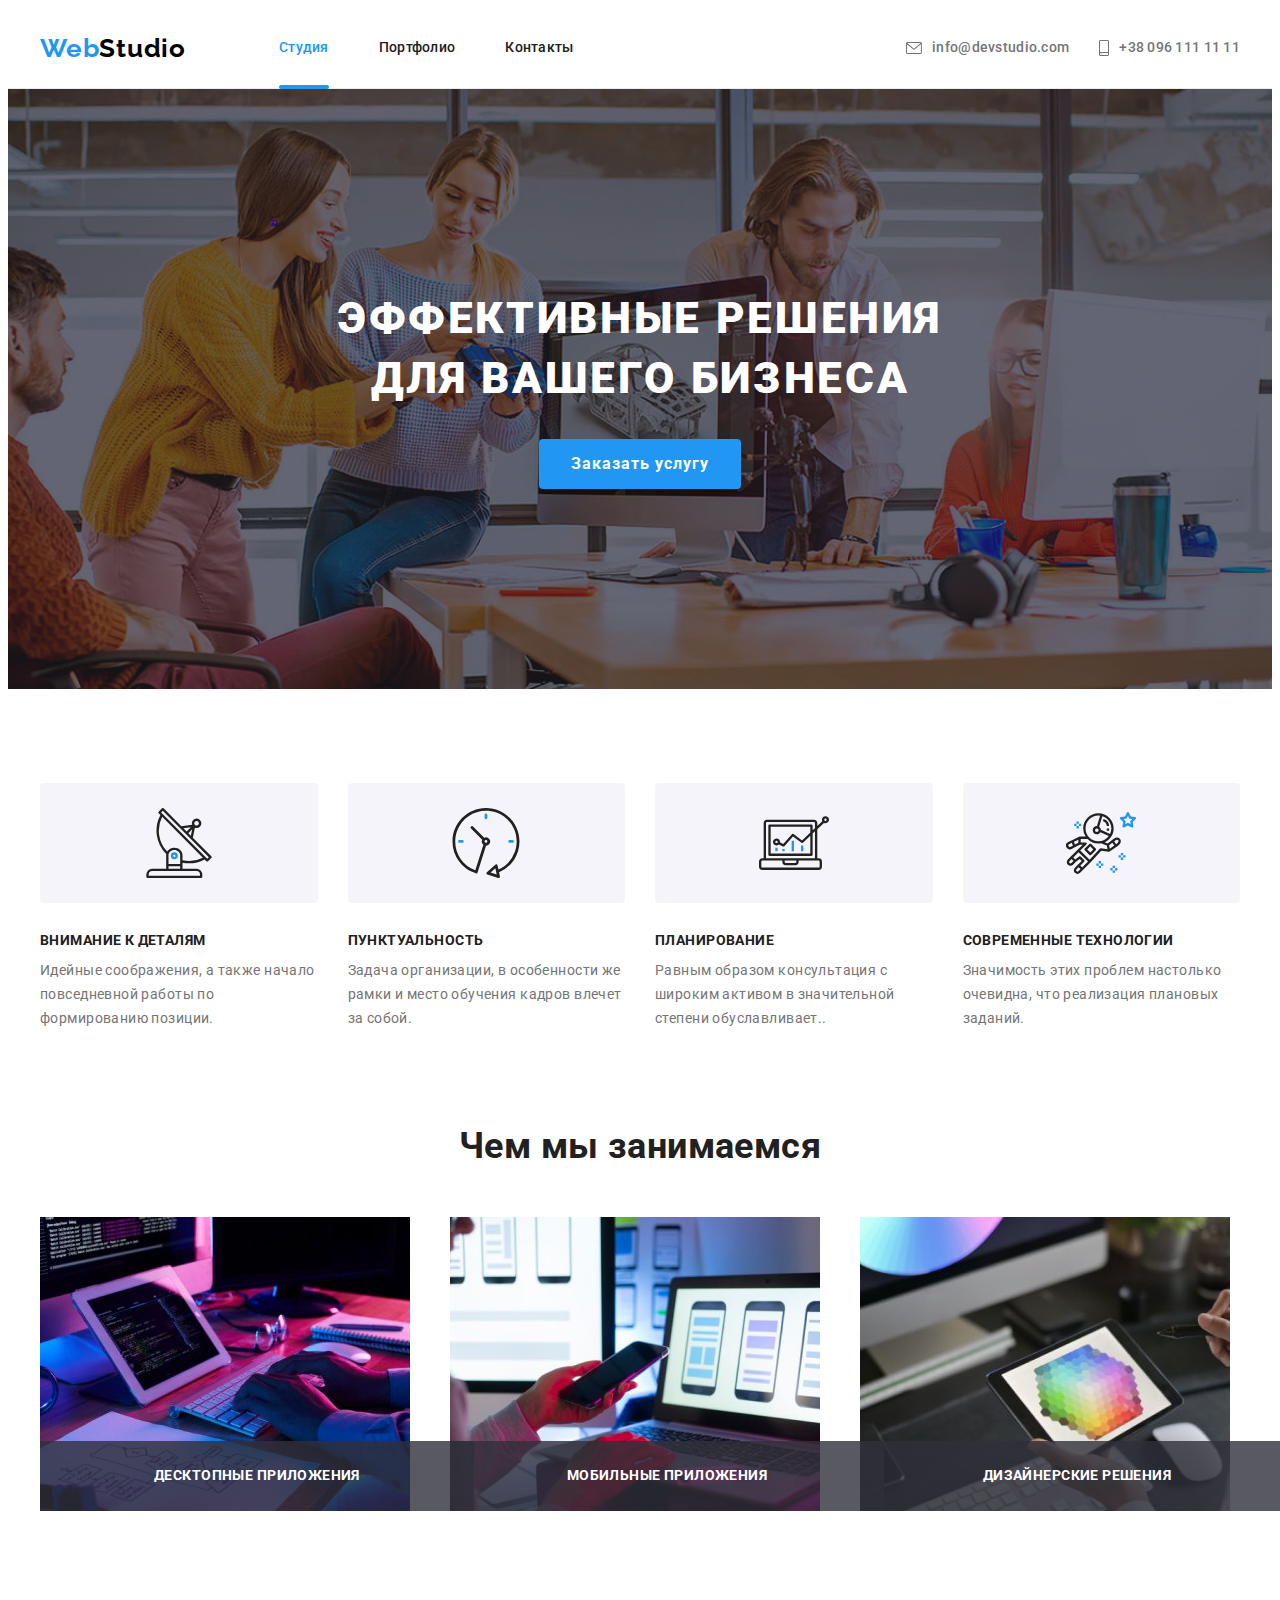
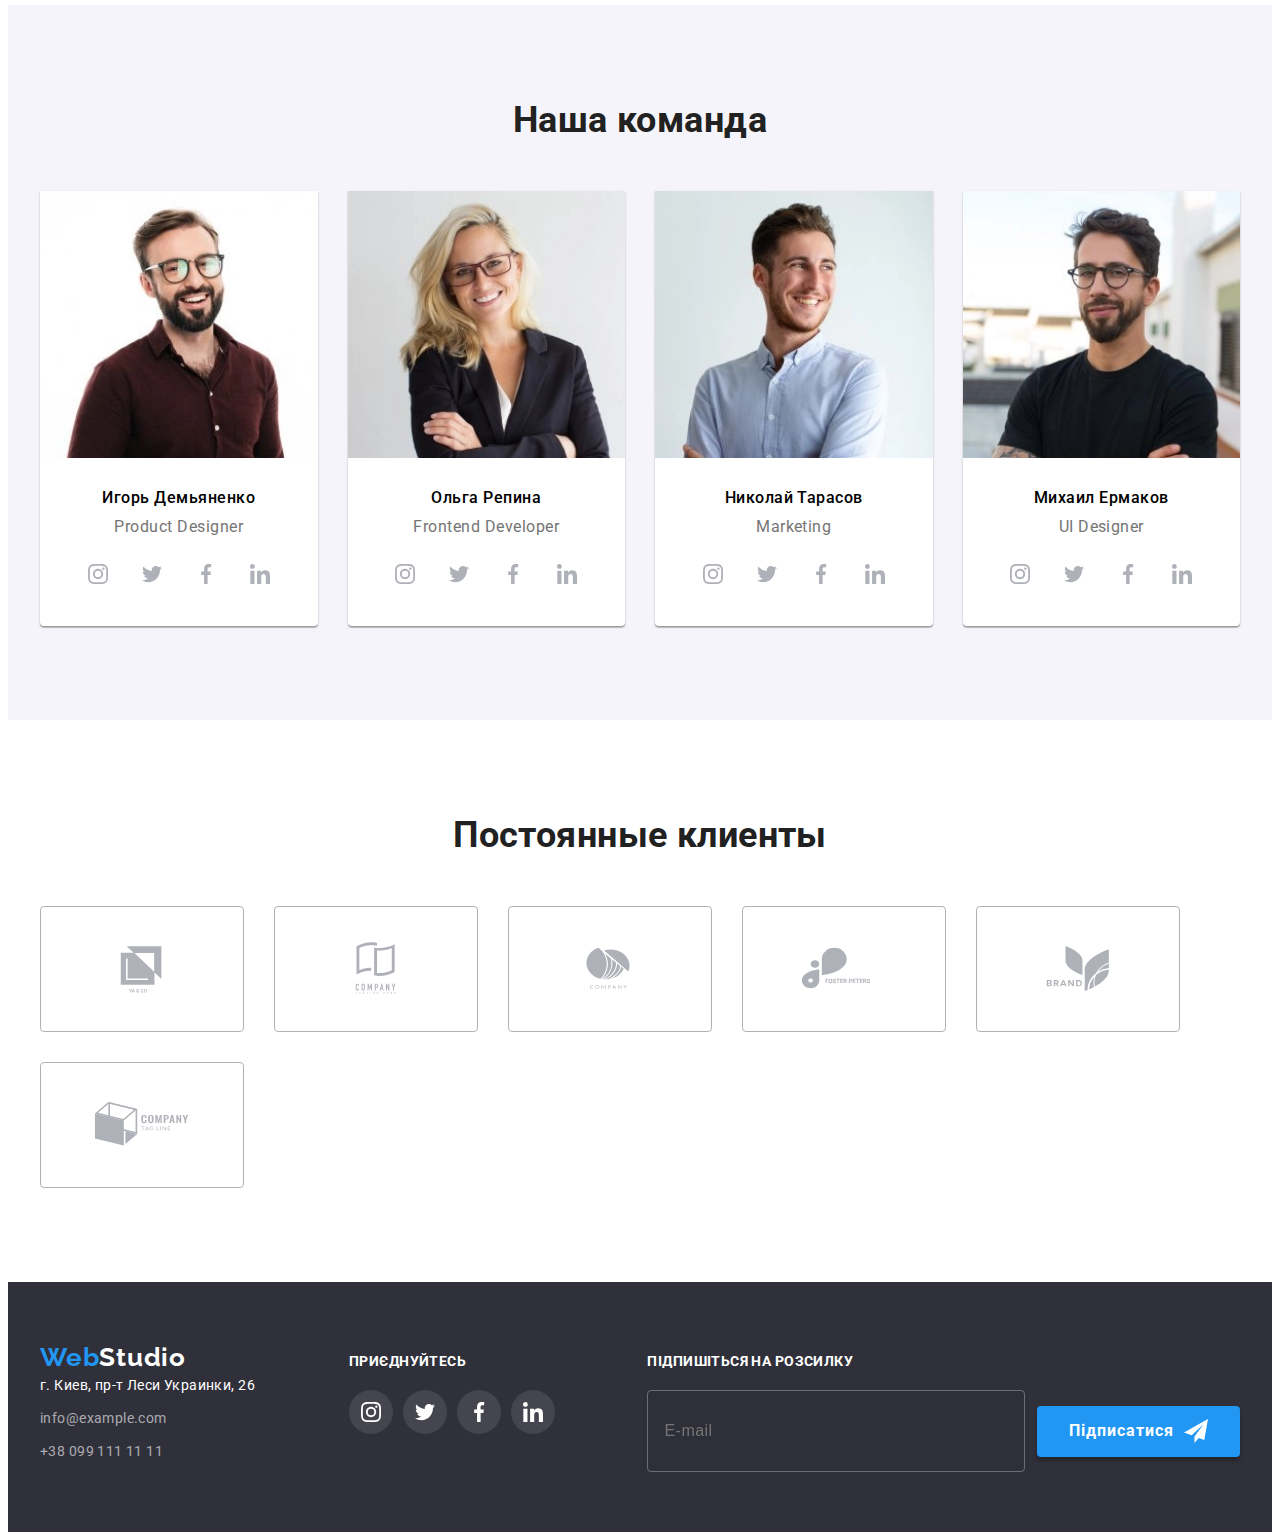
==== commit 68fb874c: "register" ====
--- a/index.html
+++ b/index.html
@@ -622,42 +622,42 @@
         <h2 class="section-title">Постоянные клиенты</h2>
 
 <ul class="list card-set clients__list">
-    <li class="clients__item card-item__item">
+    <li class="clients__item card-item">
         <a href="" class="link clients__link">
         <svg class="clients-icon" width="106" height="60">
             <use href="./images/icons.svg#logo"></use>
         </svg>
     </a>
 </li>
-<li class="clients__item card-item__item">
+<li class="clients__item card-item">
     <a href="" class="link clients__link">
     <svg class="clients-icon" width="106" height="60">
         <use href="./images/icons.svg#logo-1"></use>
     </svg>
 </a>
 </li>
-<li class="clients__item card-item__item">
+<li class="clients__item card-item">
     <a href="" class="link clients__link">
     <svg class="clients-icon" width="106" height="60">
         <use href="./images/icons.svg#logo-2"></use>
     </svg>
 </a>
 </li>
-<li class="clients__item card-item__item">
+<li class="clients__item card-item">
     <a href="" class="link clients__link">
     <svg class="clients-icon" width="106px" height="60">
         <use href="./images/icons.svg#logo-3"></use>
     </svg>
 </a>
 </li>
-<li class="clients__item card-item__item">
+<li class="clients__item card-item">
     <a href="" class="link clients__link">
     <svg class="clients-icon" width="106" height="60">
         <use href="./images/icons.svg#logo-4"></use>
     </svg>
 </a>
 </li>
-<li class="clients__item card-item__item">
+<li class="clients__item card-item">
     <a href="" class="link clients__link">
     <svg class="clients-icon" width="106" height="60">
         <use href="./images/icons.svg#logo-5"></use>
--- a/css/main.min.css
+++ b/css/main.min.css
@@ -1 +1 @@
-:root{--card-item: 1;--card-set-gap: 30px}.visually-hidden{position:absolute;white-space:nowrap;width:1px;height:1px;overflow:hidden;border:0;padding:0;clip:rect(0 0 0 0);-webkit-clip-path:inset(50%);clip-path:inset(50%);margin:-1px}body{color:#757575;font-family:"Roboto",sans-serif;font-style:normal;font-size:14px;letter-spacing:.03em;line-height:1.71}body.modal-open{overflow:hidden}.no-scroll{overflow:hidden}h1,h2,h3,h4,p{margin:0}ul,ol{padding:0;margin:0}img{display:block;max-width:100%;height:auto}.link{text-decoration:none;color:currentColor}.list{list-style:none}.hero-button{min-width:200px;display:-webkit-box;display:-ms-flexbox;display:flex;-webkit-box-pack:center;-ms-flex-pack:center;justify-content:center;-webkit-box-align:center;-ms-flex-align:center;align-items:center;margin:0 auto;cursor:pointer;color:#fff;background-color:#2196f3;font-family:inherit;font-weight:700;font-size:16px;line-height:1.9;letter-spacing:.06em;border-radius:4px;-webkit-box-shadow:0px 4px 4px 0px rgba(0,0,0,.25);box-shadow:0px 4px 4px 0px rgba(0,0,0,.25);border:none;padding:10px 32px;-webkit-transition-property:color,background-color;transition-property:color,background-color;-webkit-transition-duration:250ms;transition-duration:250ms;-webkit-transition-timing-function:cubic-bezier(0.4, 0, 0.2, 1);transition-timing-function:cubic-bezier(0.4, 0, 0.2, 1)}.hero-button:hover,.hero-button:focus{background-color:#188ce8}.card-set{gap:var(--card-set-gap);display:-webkit-box;display:-ms-flexbox;display:flex;-ms-flex-wrap:wrap;flex-wrap:wrap}@media screen and (min-width: 768px){.card-set{--card-item: 2}}@media screen and (min-width: 1200px){.card-set{--card-item: 3}}.card-set__item{-ms-flex-preferred-size:calc((100% - (var(--card-item) - 1)*var(--card-set-gap))/var(--card-item));flex-basis:calc((100% - (var(--card-item) - 1)*var(--card-set-gap))/var(--card-item))}.container{margin-left:auto;margin-right:auto;width:100%;padding-left:15px;padding-right:15px}@media screen and (min-width: 480px){.container{width:480px}}@media screen and (min-width: 768px){.container{width:768px}}@media screen and (min-width: 1200px){.container{width:1200px}}.footer.social-link-icon{fill:#fff}.logo{color:#2196f3;font-family:"Raleway",cursive;font-weight:700;font-size:24px;line-height:1.16;text-decoration:none;letter-spacing:.03em;padding:16px 0px}@media screen and (min-width: 768px){.logo{padding:0;margin-right:88px}}@media screen and (min-width: 1200px){.logo{padding:0;margin-right:93px;font-size:26px;line-height:1.19}}.nav__logo{padding:16px 15px 16px 0px}@media screen and (min-width: 768px){.nav__logo{margin-right:88px}}@media screen and (min-width: 1200px){.nav__logo{margin-right:93px;font-size:26px;line-height:1.19}}.dark-logo{color:#000}.white{color:#fff}.register-checkbox:checked+.register-icon .register-icon-uncheck{opacity:1;-webkit-transition:opacity 500ms ease-out,visibility 500ms ease-out;transition:opacity 500ms ease-out,visibility 500ms ease-out}.register-icon-uncheck{-webkit-transition:fill 250ms cubic-bezier(0.4, 0, 0.2, 1);transition:fill 250ms cubic-bezier(0.4, 0, 0.2, 1)}.register-icon-check{opacity:0;visibility:hidden;-webkit-transition:opacity 500ms ease-out,visibility 500ms ease-out;transition:opacity 500ms ease-out,visibility 500ms ease-out}.register-checkbox:checked+.register-icon .register-icon-check{opacity:1;visibility:visible}.register-checkbox:hover+.register-icon .register-icon-uncheck,.register-checkbox:focus+.register-icon .register-icon-uncheck{fill:#2196f3}.close-btn:hover .modal-btn-icon,.close-btn:focus .modal-btn-icon{fill:#2196f3}.register-form-agreement-link{color:#2196f3}.backdrop.is-hidden{opacity:0;visibility:hidden;pointer-events:none}.backdrop{position:fixed;top:0;left:0;z-index:1000;display:-webkit-box;display:-ms-flexbox;display:flex;-webkit-box-align:center;-ms-flex-align:center;align-items:center;-webkit-box-pack:center;-ms-flex-pack:center;justify-content:center;width:100%;height:100%;background-color:rgba(0,0,0,.2);opacity:1;visibility:visible;pointer-events:initial;-webkit-transition:opacity 500ms ease-out,visibility 500ms ease-out;transition:opacity 500ms ease-out,visibility 500ms ease-out}.modal{position:relative;width:528px;height:581px;padding:40px;background-color:#fff;-webkit-box-shadow:0px 1px 3px rgba(0,0,0,.12),0px 1px 1px rgba(0,0,0,.14),0px 2px 1px rgba(0,0,0,.2);box-shadow:0px 1px 3px rgba(0,0,0,.12),0px 1px 1px rgba(0,0,0,.14),0px 2px 1px rgba(0,0,0,.2);border-radius:4px;-webkit-transition:-webkit-transform 500ms ease-out;transition:-webkit-transform 500ms ease-out;transition:transform 500ms ease-out;transition:transform 500ms ease-out, -webkit-transform 500ms ease-out}@media screen and (min-width: 390px){.modal{width:380px;height:630px}}@media screen and (min-width: 478px){.modal{width:450px;height:609px}}@media screen and (min-width: 768px){.modal{width:450px;height:609px}}@media screen and (min-width: 1200px){.modal{max-width:528px}}.backdrop.is-hidden .modal{-webkit-transform:scale(0);transform:scale(0)}@media screen and (min-width: 478px){.register-form-agreement-text{font-size:12px}}@media screen and (min-width: 768px){.register-form-agreement-text{font-size:12px}}.close-btn{position:absolute;top:8px;right:8px;display:-webkit-box;display:-ms-flexbox;display:flex;-webkit-box-pack:center;-ms-flex-pack:center;justify-content:center;-webkit-box-align:center;-ms-flex-align:center;align-items:center;width:30px;height:30px;padding:0;border-radius:50%;border:1px solid rgba(0,0,0,.1);background-color:rgba(0,0,0,0);cursor:pointer}.backdrop.is-hidden{opacity:0;visibility:hidden;pointer-events:none}.register-form-title{font-weight:700;line-height:1.15;text-align:center;color:#212121;margin-bottom:12px;font-size:20px}.form-label{font-size:12px;line-height:1.1666666667;letter-spacing:.01em;color:#757575;-webkit-box-orient:vertical;-webkit-box-direction:normal;-ms-flex-direction:column;flex-direction:column;gap:4px;margin-bottom:10px;display:-webkit-box;display:-ms-flexbox;display:flex}.form-fild{position:relative}.form-input{height:40px;width:100%;padding-left:42px;border-radius:4px;border:1px solid rgba(33,33,33,.2);outline:none;cursor:pointer;-webkit-transition-property:border;transition-property:border;-webkit-transition-duration:250ms;transition-duration:250ms;-webkit-transition-timing-function:cubic-bezier(0.4, 0, 0.2, 1);transition-timing-function:cubic-bezier(0.4, 0, 0.2, 1)}.form-input:hover,.form-input:focus{border:1px solid #2196f3}.form-input:hover+.form-icon,.form-input:focus+.form-icon{fill:#2196f3}.form-fild:hover input,.form-fild:focus input{border:1px solid #2196f3}.form-fild:focus-within .form-icon,.form-fild:hover .form-icon{fill:#2196f3}.form-icon{position:absolute;top:50%;left:16px;-webkit-transform:translateY(-50%);transform:translateY(-50%);-webkit-transition:fill 250ms cubic-bezier(0.4, 0, 0.2, 1);transition:fill 250ms cubic-bezier(0.4, 0, 0.2, 1)}.test{margin-bottom:20px}.form-fild-comment textarea{resize:none;width:100%;height:120px;border:1px solid rgba(33,33,33,.2);border-radius:4px}.form-fild-comment{display:-webkit-box;display:-ms-flexbox;display:flex;-webkit-box-orient:vertical;-webkit-box-direction:normal;-ms-flex-direction:column;flex-direction:column;text-align:left;-webkit-transition-property:border;transition-property:border;-webkit-transition-duration:250ms;transition-duration:250ms;-webkit-transition-timing-function:cubic-bezier(0.4, 0, 0.2, 1);transition-timing-function:cubic-bezier(0.4, 0, 0.2, 1)}.form-fild-comment:focus .call-back-comment,.form-fild-comment:hover .call-back-comment{border:1px solid #2196f3}.call-back-comment{padding:12px 16px}.form-fild-comment textarea::-webkit-input-placeholder{font-style:normal;font-weight:400;font-size:12px;line-height:1.16;letter-spacing:.01em;color:rgba(117,117,117,.5)}.form-fild-comment textarea::-moz-placeholder{font-style:normal;font-weight:400;font-size:12px;line-height:1.16;letter-spacing:.01em;color:rgba(117,117,117,.5)}.form-fild-comment textarea:-ms-input-placeholder{font-style:normal;font-weight:400;font-size:12px;line-height:1.16;letter-spacing:.01em;color:rgba(117,117,117,.5)}.form-fild-comment textarea::-ms-input-placeholder{font-style:normal;font-weight:400;font-size:12px;line-height:1.16;letter-spacing:.01em;color:rgba(117,117,117,.5)}.form-fild-comment textarea::placeholder{font-style:normal;font-weight:400;font-size:12px;line-height:1.16;letter-spacing:.01em;color:rgba(117,117,117,.5)}.register-form-agreement{display:-webkit-box;display:-ms-flexbox;display:flex;-webkit-box-align:center;-ms-flex-align:center;align-items:center;-webkit-box-pack:center;-ms-flex-pack:center;justify-content:center;gap:8px;margin-bottom:30px;cursor:pointer}.section{padding-top:60px;padding-bottom:60px}@media screen and (min-width: 1200px){.section{padding-top:94px;padding-bottom:94px}}.nav{display:-webkit-box;display:-ms-flexbox;display:flex;-webkit-box-align:center;-ms-flex-align:center;align-items:center;color:#212121}.nav__list{display:-webkit-box;display:-ms-flexbox;display:flex;-webkit-box-align:center;-ms-flex-align:center;align-items:center;gap:50px}@media(max-width: 767.98px){.nav__list{display:none}}.nav__link{display:-webkit-box;display:-ms-flexbox;display:flex;color:#212121;padding-top:32px;padding-bottom:32px;-webkit-transition-property:color;transition-property:color;-webkit-transition-duration:250ms;transition-duration:250ms;-webkit-transition-timing-function:cubic-bezier(0.4, 0, 0.2, 1);transition-timing-function:cubic-bezier(0.4, 0, 0.2, 1)}.nav__link:hover,.nav__link:focus{color:#2196f3}.nav__link--active{color:#2196f3;position:relative}.nav__link--active::after{content:"";position:absolute;left:0;bottom:-1px;display:block;width:100%;height:4px;border-radius:2px;background-color:#2196f3}.social-list{display:-webkit-box;display:-ms-flexbox;display:flex;-webkit-box-align:center;-ms-flex-align:center;align-items:center;-webkit-box-pack:center;-ms-flex-pack:center;justify-content:center;gap:10px}.social-link-icon{display:-webkit-box;display:-ms-flexbox;display:flex;-webkit-box-pack:center;-ms-flex-pack:center;justify-content:center;-webkit-box-align:center;-ms-flex-align:center;align-items:center;border-radius:50%;background-color:rgba(255,255,255,.1);width:44px;height:44px;-webkit-transition-property:background-color;transition-property:background-color;-webkit-transition-duration:250ms;transition-duration:250ms;-webkit-transition-timing-function:cubic-bezier(0.4, 0, 0.2, 1);transition-timing-function:cubic-bezier(0.4, 0, 0.2, 1)}.footer .social-icon{fill:#fff}.social-icon{fill:#afb1b8;-webkit-transition-property:fill;transition-property:fill;-webkit-transition-duration:250ms;transition-duration:250ms;-webkit-transition-timing-function:cubic-bezier(0.4, 0, 0.2, 1);transition-timing-function:cubic-bezier(0.4, 0, 0.2, 1)}.social-link-icon:hover .social-icon,.social-link-icon:focus .social-icon{fill:#fff}.social-link-icon:hover,.social-link-icon:focus{background-color:#2196f3}.section-title{font-weight:700;font-size:36px;line-height:1.17;text-align:center;color:#212121;margin-bottom:50px}.footer-social-title{font-style:normal;font-weight:700;font-size:14px;line-height:1.14;letter-spacing:.03em;text-transform:uppercase;color:#fff;margin-bottom:20px}.contact{margin-left:auto}@media(max-width: 767.98px){.contact{display:none}}@media screen and (min-width: 1200px){.contact{display:-webkit-inline-box;display:-ms-inline-flexbox;display:inline-flex}}@media screen and (min-width: 1200px){.contact__item:not(:last-child){margin-right:var(--card-set-gap)}}@media(min-width: 768px)and (max-width: 1199.98px){.contact__item{margin-bottom:10px}}.contact__link{display:-webkit-box;display:-ms-flexbox;display:flex;margin-left:auto;-webkit-transition:color,250ms,cubic-bezier(0.4, 0, 0.2, 1),250ms;transition:color,250ms,cubic-bezier(0.4, 0, 0.2, 1),250ms}@media(max-width: 1199.98px){.contact__link{font-weight:500;font-size:12px;line-height:1.16;letter-spacing:.02em}}@media screen and (min-width: 1200px){.contact__link{padding-top:32px;padding-bottom:32px}}.contact__link:hover,.contact__link:focus{color:#2196f3}.contact__icon{display:block;content:"";-ms-flex-item-align:center;align-self:center;fill:currentColor;margin-right:10px}.mobile-menu{position:fixed;top:0;left:0;width:100%;height:100%;background-color:rgba(0,0,0,.5);z-index:999;opacity:0;visibility:hidden;pointer-events:none;-webkit-transition:opacity 250ms linear,visibility 250ms linear;transition:opacity 250ms linear,visibility 250ms linear}.mobile-menu.is-open{opacity:1;visibility:visible;pointer-events:initial}.mobile-menu .content{height:100%;background-color:#fff;width:70%;-webkit-transform:translateX(-100%);transform:translateX(-100%);-webkit-transition:-webkit-transform 250ms linear 250ms;transition:-webkit-transform 250ms linear 250ms;transition:transform 250ms linear 250ms;transition:transform 250ms linear 250ms, -webkit-transform 250ms linear 250ms}.mobile-menu.is-open .content{-webkit-transform:translateX(0);transform:translateX(0)}.menu-button{display:block;margin-left:auto;padding:0;border:none;background-color:rgba(0,0,0,0);fill:#000;z-index:100;-webkit-transition:color 250ms cubic-bezier(0.4, 0, 0.2, 1);transition:color 250ms cubic-bezier(0.4, 0, 0.2, 1)}.menu-button:hover,.menu-button:focus{color:#2196f3}@media screen and (min-width: 768px){.menu-button{display:none}}.menu-button.is-open{position:fixed;top:0;right:0;-webkit-transform:translate(-50%, 25%);transform:translate(-50%, 25%)}.menu-button__icon{display:block;fill:currentColor}.menu-button .icon-cross{display:none}.menu-button.is-open .icon-cross{position:fixed;display:block}.menu-button.is-open .icon-menu{display:none}.menu-container{position:fixed;gap:64px;height:100%;overflow:auto;display:-webkit-box;display:-ms-flexbox;display:flex;-webkit-box-orient:vertical;-webkit-box-direction:normal;-ms-flex-direction:column;flex-direction:column;background-color:#fff;overflow:auto;padding:48px 40px;top:0;left:0;-webkit-transform:translateX(100%);transform:translateX(100%);width:100%;z-index:99;-webkit-transition:-webkit-transform 500ms cubic-bezier(0.4, 0, 0.2, 1);transition:-webkit-transform 500ms cubic-bezier(0.4, 0, 0.2, 1);transition:transform 500ms cubic-bezier(0.4, 0, 0.2, 1);transition:transform 500ms cubic-bezier(0.4, 0, 0.2, 1), -webkit-transform 500ms cubic-bezier(0.4, 0, 0.2, 1)}.menu-container.is-open{-webkit-transform:translateX(0);transform:translateX(0)}@media screen and (min-width: 768px){.menu-container{display:none}}.mob-nav{color:#000;margin-bottom:auto}.mob-nav__item:not(:last-child){margin-bottom:32px}.mob-nav__link{font-weight:500;font-size:40px;line-height:1.17;letter-spacing:.02em}.mob-nav__link:hover,.mob-nav__link:focus{color:#2196f3}.mob-nav__link--active{color:#2196f3}.mob-contacts__item:not(:last-child){margin-bottom:30px}.mob-contacts__link{font-weight:500;font-size:24px;line-height:1.16;letter-spacing:.02em}.mob-contacts__link:hover,.mob-contacts__link:focus{color:#2196f3}.tel{font-size:34px}.mob-socials__list{display:-webkit-box;display:-ms-flexbox;display:flex;-ms-flex-wrap:wrap;flex-wrap:wrap;gap:10px}.mob-socials__item:not(:last-child) .mob-socials__link{display:-webkit-box;display:-ms-flexbox;display:flex;padding-right:10px;border-right:1px solid rgba(33,33,33,.2)}.mob-socials__link{font-weight:500;font-size:18px;line-height:1.22;letter-spacing:.02em;color:#2196f3}.select-list{display:-webkit-box;display:-ms-flexbox;display:flex;-ms-flex-wrap:wrap;flex-wrap:wrap;-webkit-box-pack:left;-ms-flex-pack:left;justify-content:left;gap:8px;margin-bottom:50px;row-gap:8px;-webkit-column-gap:15px;-moz-column-gap:15px;column-gap:15px}@media screen and (min-width: 768px){.select-list{-webkit-box-pack:center;-ms-flex-pack:center;justify-content:center}}.select-list__button{padding:6px 22px;font-family:"Roboto";font-weight:500;font-size:16px;line-height:1.62;text-align:center;letter-spacing:.03em;cursor:pointer;color:#212121;background-color:#f5f4fa;border:none;border-radius:4px;-webkit-transition-property:background-color,color,-webkit-box-shadow;transition-property:background-color,color,-webkit-box-shadow;transition-property:background-color,color,box-shadow;transition-property:background-color,color,box-shadow,-webkit-box-shadow;-webkit-transition-duration:250ms;transition-duration:250ms;-webkit-transition-timing-function:cubic-bezier(0.4, 0, 0.2, 1);transition-timing-function:cubic-bezier(0.4, 0, 0.2, 1)}.select-list__button:hover,.select-list__button:focus{color:#fff;background-color:#2196f3;-webkit-box-shadow:0px 4px 4px 0px rgba(0,0,0,.25);box-shadow:0px 4px 4px 0px rgba(0,0,0,.25)}.header{font-weight:500;line-height:1.14;letter-spacing:.02em;border-bottom:1px solid #ececec}@media(max-width: 767.98px){.header{position:relative}}@media screen and (min-width: 768px){.header__containe{display:-webkit-box;display:-ms-flexbox;display:flex;-webkit-box-align:center;-ms-flex-align:center;align-items:center}}.we-do{padding-top:0}@media(max-width: 1199.98px){.we-do{display:none}}.we-do__list{--card-item: 3}.we-do-list__item{position:relative}.we-do-list__text{position:absolute;z-index:1;bottom:0;left:0;right:0;width:100%;display:-webkit-box;display:-ms-flexbox;display:flex;-webkit-box-align:center;-ms-flex-align:center;align-items:center;-webkit-box-pack:center;-ms-flex-pack:center;justify-content:center;padding:27px;background-color:rgba(47,48,58,.8)}.we-do-list__title{line-height:1.14;font-weight:700;text-align:center;text-transform:uppercase;color:#fff}.about__card-icon{display:-webkit-box;display:-ms-flexbox;display:flex;padding:25px 100px;border-radius:4px;background-color:#f5f4fa;margin-bottom:var(--card-set-gap);-webkit-box-align:center;-ms-flex-align:center;align-items:center;-webkit-box-pack:center;-ms-flex-pack:center;justify-content:center;border:none}.about__list{display:-webkit-box;display:-ms-flexbox;display:flex;-ms-flex-wrap:wrap;flex-wrap:wrap;gap:30px}@media screen and (min-width: 768px){.about__list{--card-item: 2}}@media screen and (min-width: 1200px){.about__list{--card-item: 4}}@media screen and (min-width: 478px){.about__item{width:450px}}@media screen and (min-width: 768px){.about__item{width:354px}}@media screen and (min-width: 1200px){.about__item{width:270px}}.about__title{font-weight:700;font-size:14px;line-height:1.14;text-transform:uppercase;color:#212121;margin-bottom:10px;letter-spacing:.03em}@media(max-width: 767.98px){.about__title{text-align:center}}.about__text{font-weight:400;letter-spacing:.03em;line-height:1.7}.card-item{-ms-flex-preferred-size:calc((100% - (var(--card-item) - 1)*var(--card-set-gap))/var(--card-item));flex-basis:calc((100% - (var(--card-item) - 1)*var(--card-set-gap))/var(--card-item))}.card-text{font-size:16px;line-height:1.88}.card-heading{font-style:normal;font-weight:700;font-size:18px;line-height:2;letter-spacing:.06em;color:#212121;margin-bottom:4px}.card-content{padding:20px 24px;border:1px solid #eee;border-top:none}.clients__list{--card-item: 6}@media screen and (min-width: 478px){.clients__list{--card-item: 2}}@media screen and (min-width: 768px){.clients__list{--card-item: 3}}.clients__link{cursor:pointer;display:-webkit-box;display:-ms-flexbox;display:flex;-webkit-box-pack:center;-ms-flex-pack:center;justify-content:center;-webkit-box-align:center;-ms-flex-align:center;align-items:center;height:92px;padding:16px;border:1px solid #afb1b8;fill:#afb1b8;border-radius:4px;-webkit-transition-property:border,fill;transition-property:border,fill;-webkit-transition-duration:250ms;transition-duration:250ms;-webkit-transition-timing-function:cubic-bezier(0.4, 0, 0.2, 1);transition-timing-function:cubic-bezier(0.4, 0, 0.2, 1)}@media screen and (min-width: 478px){.clients__link{width:210px}}@media screen and (min-width: 768px){.clients__link{width:226px}}@media screen and (min-width: 1200px){.clients__link{width:170px}}.clients__link:hover,.clients__link:focus{border:1px solid #2196f3;fill:#2196f3}.footer{background-color:#2f303a;padding-top:60px;padding-bottom:60px}.footer.social-link-icon{color:#fff;-webkit-transition:background-color 250ms cubic-bezier(0.4, 0, 0.2, 1);transition:background-color 250ms cubic-bezier(0.4, 0, 0.2, 1)}@media(max-width: 767.98px){.footer{text-align:center}}@media screen and (max-width: 767px){.footer__list{display:-webkit-box;display:-ms-flexbox;display:flex;-webkit-box-orient:vertical;-webkit-box-direction:normal;-ms-flex-direction:column;flex-direction:column;gap:60px}}@media(min-width: 768px)and (max-width: 1199.98px){.footer__list{display:-webkit-box;display:-ms-flexbox;display:flex;-ms-flex-wrap:wrap;flex-wrap:wrap;-webkit-box-orient:horizontal;-webkit-box-direction:normal;-ms-flex-direction:row;flex-direction:row;gap:60px;-webkit-box-pack:center;-ms-flex-pack:center;justify-content:center}}@media screen and (min-width: 1200px){.footer__list{display:-webkit-box;display:-ms-flexbox;display:flex;gap:70px;-webkit-box-align:baseline;-ms-flex-align:baseline;align-items:baseline}}@media screen and (min-width: 1200px){.footer__item:last-child{margin-left:auto}}.footer__logo{margin-bottom:20px;display:-webkit-box;display:-ms-flexbox;display:flex}@media(max-width: 1199.98px){.footer__logo{-webkit-box-pack:center;-ms-flex-pack:center;justify-content:center;margin-right:0}}.address{color:rgba(255,255,255,.6);font-style:inherit}.street{font-style:normal;color:#fff}.street:hover,.street:focus{color:#2196f3}@media(min-width: 768px)and (max-width: 1199.98px){.footer-contacts{text-align:center}}.footer-contacts__item:not(:last-child){margin-bottom:9px}.footer-contacts__link{-webkit-transition:color 250ms cubic-bezier(0.4, 0, 0.2, 1);transition:color 250ms cubic-bezier(0.4, 0, 0.2, 1)}.footer-contacts__link:hover,.footer-contacts__link:focus{color:#2196f3}.subscription__follow{display:block;font-style:normal;font-weight:700;font-size:14px;line-height:1.14;letter-spacing:.03em;text-transform:uppercase;color:#fff;margin-bottom:20px}@media(max-width: 1199.98px){.subscription__follow{text-align:center}}.subscribe-form{display:block;-webkit-box-align:center;-ms-flex-align:center;align-items:center}@media screen and (min-width: 1200px){.subscribe-form{display:-webkit-box;display:-ms-flexbox;display:flex}}.subscribe-form__input{height:50px;font-weight:400;font-size:16px;line-height:1.25;-webkit-box-align:center;-ms-flex-align:center;align-items:center;letter-spacing:.03em;height:50px;width:100%;margin-bottom:20px;padding-top:15px;padding-left:16px;padding-bottom:15px;color:#fff;border:1px solid rgba(255,255,255,.3);-webkit-filter:drop-shadow(0px 4px 4px rgba(0, 0, 0, 0.15));filter:drop-shadow(0px 4px 4px rgba(0, 0, 0, 0.15));background-color:inherit;border-radius:4px;-webkit-transition:border-color 250ms cubic-bezier(0.4, 0, 0.2, 1);transition:border-color 250ms cubic-bezier(0.4, 0, 0.2, 1)}@media screen and (min-width: 480px){.subscribe-form__input{width:100%;margin-bottom:20px}}@media screen and (min-width: 480px){.subscribe-form__input{width:450px;margin-bottom:20px}}@media(min-width: 768px)and (max-width: 1199.98px){.subscribe-form__input{width:450px}}@media screen and (min-width: 1200px){.subscribe-form__input{width:358px;margin-bottom:0;margin-right:12px}}.subscribe-form__input:hover,.subscribe-form__input:focus{border-color:#2196f3}.subscribe-form__icon{display:block;margin-left:10px}.span-subscribe{margin-right:10px}.header{font-weight:500;line-height:1.14;letter-spacing:.02em;border-bottom:1px solid #ececec}@media(max-width: 767.98px){.header{position:relative}}@media screen and (min-width: 768px){.header__containe{display:-webkit-box;display:-ms-flexbox;display:flex;-webkit-box-align:center;-ms-flex-align:center;align-items:center}}.hero{background-color:#2f303a;margin-left:auto;margin-right:auto;background-repeat:no-repeat;background-position:center;background-size:cover;padding-top:118px;padding-bottom:118px;text-align:center}@media screen and (min-width: 320px){.hero{background-image:-webkit-gradient(linear, left top, right top, from(rgba(47, 48, 58, 0.4)), to(rgba(47, 48, 58, 0.4))),url(../images/hero/hero-480.jpg);background-image:linear-gradient(to right, rgba(47, 48, 58, 0.4), rgba(47, 48, 58, 0.4)),url(../images/hero/hero-480.jpg)}}@media screen and (min-width: 320px)and (min-device-pixel-ratio: 2),screen and (min-width: 320px)and (-webkit-min-device-pixel-ratio: 2),screen and (min-width: 320px)and (min-resolution: 192dpi),screen and (min-width: 320px)and (min-resolution: 2dppx){.hero{background-image:-webkit-gradient(linear, left top, right top, from(rgba(47, 48, 58, 0.4)), to(rgba(47, 48, 58, 0.4))),url(../images/hero/hero-960.jpg);background-image:linear-gradient(to right, rgba(47, 48, 58, 0.4), rgba(47, 48, 58, 0.4)),url(../images/hero/hero-960.jpg)}}@media screen and (min-width: 768px){.hero{background-image:-webkit-gradient(linear, left top, right top, from(rgba(47, 48, 58, 0.4)), to(rgba(47, 48, 58, 0.4))),url(../images/hero/hero-768.jpg);background-image:linear-gradient(to right, rgba(47, 48, 58, 0.4), rgba(47, 48, 58, 0.4)),url(../images/hero/hero-768.jpg)}}@media screen and (min-width: 768px)and (min-device-pixel-ratio: 2),screen and (min-width: 768px)and (-webkit-min-device-pixel-ratio: 2),screen and (min-width: 768px)and (min-resolution: 192dpi),screen and (min-width: 768px)and (min-resolution: 2dppx){.hero{background-image:-webkit-gradient(linear, left top, right top, from(rgba(47, 48, 58, 0.4)), to(rgba(47, 48, 58, 0.4))),url(../images/hero/hero-1536.jpg);background-image:linear-gradient(to right, rgba(47, 48, 58, 0.4), rgba(47, 48, 58, 0.4)),url(../images/hero/hero-1536.jpg)}}@media screen and (min-width: 1200px){.hero{max-width:1600px;padding-top:200px;padding-bottom:200px;background-image:-webkit-gradient(linear, left top, right top, from(rgba(47, 48, 58, 0.4)), to(rgba(47, 48, 58, 0.4))),url(../images/hero/hero-1600.jpg);background-image:linear-gradient(to right, rgba(47, 48, 58, 0.4), rgba(47, 48, 58, 0.4)),url(../images/hero/hero-1600.jpg)}}@media screen and (min-width: 1200px)and (min-device-pixel-ratio: 2),screen and (min-width: 1200px)and (-webkit-min-device-pixel-ratio: 2),screen and (min-width: 1200px)and (min-resolution: 192dpi),screen and (min-width: 1200px)and (min-resolution: 2dppx){.hero{background-image:-webkit-gradient(linear, left top, right top, from(rgba(47, 48, 58, 0.4)), to(rgba(47, 48, 58, 0.4))),url(../images/hero/hero-3200.jpg);background-image:linear-gradient(to right, rgba(47, 48, 58, 0.4), rgba(47, 48, 58, 0.4)),url(../images/hero/hero-3200.jpg)}}.hero-title{color:#fff;font-weight:900;font-size:44px;text-transform:uppercase;line-height:1.36;text-align:center;letter-spacing:.06em;max-width:696px;margin-left:auto;margin-right:auto;margin-bottom:30px}@media screen and (max-width: 768px){.hero-title{font-size:26px;line-height:1.62}}.cards__link{height:100%;display:-webkit-box;display:-ms-flexbox;display:flex;-webkit-box-orient:vertical;-webkit-box-direction:normal;-ms-flex-direction:column;flex-direction:column;background-color:#fff;-webkit-transition:-webkit-box-shadow 250ms cubic-bezier(0.4, 0, 0.2, 1);transition:-webkit-box-shadow 250ms cubic-bezier(0.4, 0, 0.2, 1);transition:box-shadow 250ms cubic-bezier(0.4, 0, 0.2, 1);transition:box-shadow 250ms cubic-bezier(0.4, 0, 0.2, 1), -webkit-box-shadow 250ms cubic-bezier(0.4, 0, 0.2, 1)}.cards__link:hover,.cards__link:focus{-webkit-box-shadow:0px 1px 1px rgba(0,0,0,.12),0px 4px 4px rgba(0,0,0,.06),1px 4px 6px rgba(0,0,0,.16);box-shadow:0px 1px 1px rgba(0,0,0,.12),0px 4px 4px rgba(0,0,0,.06),1px 4px 6px rgba(0,0,0,.16)}.cards__content{-webkit-box-flex:1;-ms-flex-positive:1;flex-grow:1;padding:20px 24px;border:1px solid #eee}.cards__title{margin-bottom:4px;font-weight:700;font-size:18px;line-height:2;letter-spacing:.06em;color:#212121}.cards__text{font-size:16px;line-height:1.88}.cards__overlay{position:relative;overflow:hidden}.cards__overlayed{position:absolute;width:100%;height:100%;overflow:auto;top:0px;left:0px;padding:77px 24px;color:#fff;font-weight:400;font-size:18px;line-height:1.56;letter-spacing:.03em;background-color:rgba(33,150,243,.9);-webkit-transform:translatey(100%);transform:translatey(100%);opacity:0;-webkit-transition:250ms cubic-bezier(0.4, 0, 0.2, 1);transition:250ms cubic-bezier(0.4, 0, 0.2, 1)}@media screen and (min-width: 768px){.cards__overlayed{padding:49px 24px 77px}}@media screen and (min-width: 1200px){.cards__overlayed{padding:63px 24px}}.cards__link:hover .cards__overlayed,.cards__link:focus .cards__overlayed{-webkit-transform:translatey(0);transform:translatey(0);opacity:1}.team{background-color:#f5f4fa}@media screen and (max-width: 767px){.team__list{--card-item: 2}}@media screen and (min-width: 1200px){.team__list{--card-item: 4}}.team__item img{width:100%}.team__item{background-color:#fff;border-radius:0px 0px 4px 4px;-webkit-box-shadow:0px 1px 3px rgba(0,0,0,.12),0px 1px 1px rgba(0,0,0,.14),0px 2px 1px rgba(0,0,0,.2);box-shadow:0px 1px 3px rgba(0,0,0,.12),0px 1px 1px rgba(0,0,0,.14),0px 2px 1px rgba(0,0,0,.2)}.team__content{padding:30px}.team__title{font-weight:500;letter-spacing:.03em;color:#000;margin-bottom:10px}.team__title,.team__text{font-size:16px;line-height:1.19;text-align:center;letter-spacing:.03em}.team__text{margin-bottom:16px}/*# sourceMappingURL=main.min.css.map */+:root{--card-item: 1;--card-set-gap: 30px}.visually-hidden{position:absolute;white-space:nowrap;width:1px;height:1px;overflow:hidden;border:0;padding:0;clip:rect(0 0 0 0);-webkit-clip-path:inset(50%);clip-path:inset(50%);margin:-1px}body{color:#757575;font-family:"Roboto",sans-serif;font-style:normal;font-size:14px;letter-spacing:.03em;line-height:1.71}body.modal-open{overflow:hidden}.no-scroll{overflow:hidden}h1,h2,h3,h4,p{margin:0}ul,ol{padding:0;margin:0}img{display:block;max-width:100%;height:auto}.link{text-decoration:none;color:currentColor}.list{list-style:none}.hero-button{min-width:200px;display:-webkit-box;display:-ms-flexbox;display:flex;-webkit-box-pack:center;-ms-flex-pack:center;justify-content:center;-webkit-box-align:center;-ms-flex-align:center;align-items:center;margin:0 auto;cursor:pointer;color:#fff;background-color:#2196f3;font-family:inherit;font-weight:700;font-size:16px;line-height:1.9;letter-spacing:.06em;border-radius:4px;-webkit-box-shadow:0px 4px 4px 0px rgba(0,0,0,.25);box-shadow:0px 4px 4px 0px rgba(0,0,0,.25);border:none;padding:10px 32px;-webkit-transition-property:color,background-color;transition-property:color,background-color;-webkit-transition-duration:250ms;transition-duration:250ms;-webkit-transition-timing-function:cubic-bezier(0.4, 0, 0.2, 1);transition-timing-function:cubic-bezier(0.4, 0, 0.2, 1)}.hero-button:hover,.hero-button:focus{background-color:#188ce8}.card-set{gap:var(--card-set-gap);display:-webkit-box;display:-ms-flexbox;display:flex;-ms-flex-wrap:wrap;flex-wrap:wrap}@media screen and (min-width: 768px){.card-set{--card-item: 2}}@media screen and (min-width: 1200px){.card-set{--card-item: 3}}.card-set__item{-ms-flex-preferred-size:calc((100% - (var(--card-item) - 1)*var(--card-set-gap))/var(--card-item));flex-basis:calc((100% - (var(--card-item) - 1)*var(--card-set-gap))/var(--card-item))}.container{margin-left:auto;margin-right:auto;width:100%;padding-left:15px;padding-right:15px}@media screen and (min-width: 480px){.container{width:480px}}@media screen and (min-width: 768px){.container{width:768px}}@media screen and (min-width: 1200px){.container{width:1200px}}.footer.social-link-icon{fill:#fff}.logo{color:#2196f3;font-family:"Raleway",cursive;font-weight:700;font-size:24px;line-height:1.16;text-decoration:none;letter-spacing:.03em;padding:16px 0px}@media screen and (min-width: 768px){.logo{padding:0;margin-right:88px}}@media screen and (min-width: 1200px){.logo{padding:0;margin-right:93px;font-size:26px;line-height:1.19}}.nav__logo{padding:16px 15px 16px 0px}@media screen and (min-width: 768px){.nav__logo{margin-right:88px}}@media screen and (min-width: 1200px){.nav__logo{margin-right:93px;font-size:26px;line-height:1.19}}.dark-logo{color:#000}.white{color:#fff}.register-checkbox:checked+.register-icon .register-icon-uncheck{opacity:1;-webkit-transition:opacity 500ms ease-out,visibility 500ms ease-out;transition:opacity 500ms ease-out,visibility 500ms ease-out}.register-icon-uncheck{-webkit-transition:fill 250ms cubic-bezier(0.4, 0, 0.2, 1);transition:fill 250ms cubic-bezier(0.4, 0, 0.2, 1)}.register-icon-check{opacity:0;visibility:hidden;-webkit-transition:opacity 500ms ease-out,visibility 500ms ease-out;transition:opacity 500ms ease-out,visibility 500ms ease-out}.register-checkbox:checked+.register-icon .register-icon-check{opacity:1;visibility:visible}.register-checkbox:hover+.register-icon .register-icon-uncheck,.register-checkbox:focus+.register-icon .register-icon-uncheck{fill:#2196f3}.close-btn:hover .modal-btn-icon,.close-btn:focus .modal-btn-icon{fill:#2196f3}.register-form-agreement-link{color:#2196f3}.backdrop.is-hidden{opacity:0;visibility:hidden;pointer-events:none}.backdrop{position:fixed;top:0;left:0;z-index:1000;display:-webkit-box;display:-ms-flexbox;display:flex;-webkit-box-align:center;-ms-flex-align:center;align-items:center;-webkit-box-pack:center;-ms-flex-pack:center;justify-content:center;width:100%;height:100%;background-color:rgba(0,0,0,.2);opacity:1;visibility:visible;pointer-events:initial;-webkit-transition:opacity 500ms ease-out,visibility 500ms ease-out;transition:opacity 500ms ease-out,visibility 500ms ease-out}.modal{position:relative;width:528px;height:581px;padding:40px;background-color:#fff;-webkit-box-shadow:0px 1px 3px rgba(0,0,0,.12),0px 1px 1px rgba(0,0,0,.14),0px 2px 1px rgba(0,0,0,.2);box-shadow:0px 1px 3px rgba(0,0,0,.12),0px 1px 1px rgba(0,0,0,.14),0px 2px 1px rgba(0,0,0,.2);border-radius:4px;-webkit-transition:-webkit-transform 500ms ease-out;transition:-webkit-transform 500ms ease-out;transition:transform 500ms ease-out;transition:transform 500ms ease-out, -webkit-transform 500ms ease-out}@media screen and (min-width: 390px){.modal{width:380px;height:630px}}@media screen and (min-width: 478px){.modal{width:450px;height:609px}}@media screen and (min-width: 768px){.modal{width:450px;height:609px}}@media screen and (min-width: 1200px){.modal{max-width:528px}}.backdrop.is-hidden .modal{-webkit-transform:scale(0);transform:scale(0)}@media screen and (min-width: 478px){.register-form-agreement-text{font-size:12px}}@media screen and (min-width: 768px){.register-form-agreement-text{font-size:12px}}.close-btn{position:absolute;top:8px;right:8px;display:-webkit-box;display:-ms-flexbox;display:flex;-webkit-box-pack:center;-ms-flex-pack:center;justify-content:center;-webkit-box-align:center;-ms-flex-align:center;align-items:center;width:30px;height:30px;padding:0;border-radius:50%;border:1px solid rgba(0,0,0,.1);background-color:rgba(0,0,0,0);cursor:pointer}.backdrop.is-hidden{opacity:0;visibility:hidden;pointer-events:none}.register-form-title{font-weight:700;line-height:1.15;text-align:center;color:#212121;margin-bottom:12px;font-size:20px}.form-label{font-size:12px;line-height:1.1666666667;letter-spacing:.01em;color:#757575;-webkit-box-orient:vertical;-webkit-box-direction:normal;-ms-flex-direction:column;flex-direction:column;gap:4px;margin-bottom:10px;display:-webkit-box;display:-ms-flexbox;display:flex}.form-fild{position:relative}.form-input{height:40px;width:100%;padding-left:42px;border-radius:4px;border:1px solid rgba(33,33,33,.2);outline:none;cursor:pointer;-webkit-transition-property:border;transition-property:border;-webkit-transition-duration:250ms;transition-duration:250ms;-webkit-transition-timing-function:cubic-bezier(0.4, 0, 0.2, 1);transition-timing-function:cubic-bezier(0.4, 0, 0.2, 1)}.form-input:hover,.form-input:focus{border:1px solid #2196f3}.form-input:hover+.form-icon,.form-input:focus+.form-icon{fill:#2196f3}.form-fild:hover input,.form-fild:focus input{border:1px solid #2196f3}.form-fild:focus-within .form-icon,.form-fild:hover .form-icon{fill:#2196f3}.form-icon{position:absolute;top:50%;left:16px;-webkit-transform:translateY(-50%);transform:translateY(-50%);-webkit-transition:fill 250ms cubic-bezier(0.4, 0, 0.2, 1);transition:fill 250ms cubic-bezier(0.4, 0, 0.2, 1)}.test{margin-bottom:20px}.form-fild-comment textarea{resize:none;width:100%;height:120px;border:1px solid rgba(33,33,33,.2);border-radius:4px}.form-fild-comment{display:-webkit-box;display:-ms-flexbox;display:flex;-webkit-box-orient:vertical;-webkit-box-direction:normal;-ms-flex-direction:column;flex-direction:column;text-align:left;-webkit-transition-property:border;transition-property:border;-webkit-transition-duration:250ms;transition-duration:250ms;-webkit-transition-timing-function:cubic-bezier(0.4, 0, 0.2, 1);transition-timing-function:cubic-bezier(0.4, 0, 0.2, 1)}.form-fild-comment:focus .call-back-comment,.form-fild-comment:hover .call-back-comment{border:1px solid #2196f3}.call-back-comment{padding:12px 16px}.form-fild-comment textarea::-webkit-input-placeholder{font-style:normal;font-weight:400;font-size:12px;line-height:1.16;letter-spacing:.01em;color:rgba(117,117,117,.5)}.form-fild-comment textarea::-moz-placeholder{font-style:normal;font-weight:400;font-size:12px;line-height:1.16;letter-spacing:.01em;color:rgba(117,117,117,.5)}.form-fild-comment textarea:-ms-input-placeholder{font-style:normal;font-weight:400;font-size:12px;line-height:1.16;letter-spacing:.01em;color:rgba(117,117,117,.5)}.form-fild-comment textarea::-ms-input-placeholder{font-style:normal;font-weight:400;font-size:12px;line-height:1.16;letter-spacing:.01em;color:rgba(117,117,117,.5)}.form-fild-comment textarea::placeholder{font-style:normal;font-weight:400;font-size:12px;line-height:1.16;letter-spacing:.01em;color:rgba(117,117,117,.5)}.register-icon{-ms-flex-negative:0;flex-shrink:0}.register-form-agreement{display:-webkit-box;display:-ms-flexbox;display:flex;-webkit-box-align:center;-ms-flex-align:center;align-items:center;-webkit-box-pack:center;-ms-flex-pack:center;justify-content:center;gap:8px;margin-bottom:30px;cursor:pointer}.register-form-agreement{font-size:12px;line-height:1.1666666667}.section{padding-top:60px;padding-bottom:60px}@media screen and (min-width: 1200px){.section{padding-top:94px;padding-bottom:94px}}.nav{display:-webkit-box;display:-ms-flexbox;display:flex;-webkit-box-align:center;-ms-flex-align:center;align-items:center;color:#212121}.nav__list{display:-webkit-box;display:-ms-flexbox;display:flex;-webkit-box-align:center;-ms-flex-align:center;align-items:center;gap:50px}@media(max-width: 767.98px){.nav__list{display:none}}.nav__link{display:-webkit-box;display:-ms-flexbox;display:flex;color:#212121;padding-top:32px;padding-bottom:32px;-webkit-transition-property:color;transition-property:color;-webkit-transition-duration:250ms;transition-duration:250ms;-webkit-transition-timing-function:cubic-bezier(0.4, 0, 0.2, 1);transition-timing-function:cubic-bezier(0.4, 0, 0.2, 1)}.nav__link:hover,.nav__link:focus{color:#2196f3}.nav__link--active{color:#2196f3;position:relative}.nav__link--active::after{content:"";position:absolute;left:0;bottom:-1px;display:block;width:100%;height:4px;border-radius:2px;background-color:#2196f3}.social-list{display:-webkit-box;display:-ms-flexbox;display:flex;-webkit-box-align:center;-ms-flex-align:center;align-items:center;-webkit-box-pack:center;-ms-flex-pack:center;justify-content:center;gap:10px}.social-link-icon{display:-webkit-box;display:-ms-flexbox;display:flex;-webkit-box-pack:center;-ms-flex-pack:center;justify-content:center;-webkit-box-align:center;-ms-flex-align:center;align-items:center;border-radius:50%;background-color:rgba(255,255,255,.1);width:44px;height:44px;-webkit-transition-property:background-color;transition-property:background-color;-webkit-transition-duration:250ms;transition-duration:250ms;-webkit-transition-timing-function:cubic-bezier(0.4, 0, 0.2, 1);transition-timing-function:cubic-bezier(0.4, 0, 0.2, 1)}.footer .social-icon{fill:#fff}.social-icon{fill:#afb1b8;-webkit-transition-property:fill;transition-property:fill;-webkit-transition-duration:250ms;transition-duration:250ms;-webkit-transition-timing-function:cubic-bezier(0.4, 0, 0.2, 1);transition-timing-function:cubic-bezier(0.4, 0, 0.2, 1)}.social-link-icon:hover .social-icon,.social-link-icon:focus .social-icon{fill:#fff}.social-link-icon:hover,.social-link-icon:focus{background-color:#2196f3}.section-title{font-weight:700;line-height:1.17;text-align:center;color:#212121;margin-bottom:50px}@media screen and (min-width: 1200px){.section-title{font-size:36px}}.footer-social-title{font-style:normal;font-weight:700;font-size:14px;line-height:1.14;letter-spacing:.03em;text-transform:uppercase;color:#fff;margin-bottom:20px}.contact{margin-left:auto}@media(max-width: 767.98px){.contact{display:none}}@media screen and (min-width: 1200px){.contact{display:-webkit-inline-box;display:-ms-inline-flexbox;display:inline-flex}}@media screen and (min-width: 1200px){.contact__item:not(:last-child){margin-right:var(--card-set-gap)}}@media(min-width: 768px)and (max-width: 1199.98px){.contact__item{margin-bottom:10px}}.contact__link{display:-webkit-box;display:-ms-flexbox;display:flex;margin-left:auto;-webkit-transition:color,250ms,cubic-bezier(0.4, 0, 0.2, 1),250ms;transition:color,250ms,cubic-bezier(0.4, 0, 0.2, 1),250ms}@media(max-width: 1199.98px){.contact__link{font-weight:500;font-size:12px;line-height:1.16;letter-spacing:.02em}}@media screen and (min-width: 1200px){.contact__link{padding-top:32px;padding-bottom:32px}}.contact__link:hover,.contact__link:focus{color:#2196f3}.contact__icon{display:block;content:"";-ms-flex-item-align:center;align-self:center;fill:currentColor;margin-right:10px}.mobile-menu{position:fixed;top:0;left:0;width:100%;height:100%;background-color:rgba(0,0,0,.5);z-index:999;opacity:0;visibility:hidden;pointer-events:none;-webkit-transition:opacity 250ms linear,visibility 250ms linear;transition:opacity 250ms linear,visibility 250ms linear}.mobile-menu.is-open{opacity:1;visibility:visible;pointer-events:initial}.mobile-menu .content{height:100%;background-color:#fff;width:70%;-webkit-transform:translateX(-100%);transform:translateX(-100%);-webkit-transition:-webkit-transform 250ms linear 250ms;transition:-webkit-transform 250ms linear 250ms;transition:transform 250ms linear 250ms;transition:transform 250ms linear 250ms, -webkit-transform 250ms linear 250ms}.mobile-menu.is-open .content{-webkit-transform:translateX(0);transform:translateX(0)}.menu-button{display:block;margin-left:auto;padding:0;border:none;background-color:rgba(0,0,0,0);fill:#000;z-index:100;-webkit-transition:color 250ms cubic-bezier(0.4, 0, 0.2, 1);transition:color 250ms cubic-bezier(0.4, 0, 0.2, 1)}.menu-button:hover,.menu-button:focus{color:#2196f3}@media screen and (min-width: 768px){.menu-button{display:none}}.menu-button.is-open{position:fixed;top:0;right:0;-webkit-transform:translate(-50%, 25%);transform:translate(-50%, 25%)}.menu-button__icon{display:block;fill:currentColor}.menu-button .icon-cross{display:none}.menu-button.is-open .icon-cross{position:fixed;display:block}.menu-button.is-open .icon-menu{display:none}.menu-container{position:fixed;gap:64px;height:100%;overflow:auto;display:-webkit-box;display:-ms-flexbox;display:flex;-webkit-box-orient:vertical;-webkit-box-direction:normal;-ms-flex-direction:column;flex-direction:column;background-color:#fff;overflow:auto;padding:48px 40px;top:0;left:0;-webkit-transform:translateX(100%);transform:translateX(100%);width:100%;z-index:99;-webkit-transition:-webkit-transform 500ms cubic-bezier(0.4, 0, 0.2, 1);transition:-webkit-transform 500ms cubic-bezier(0.4, 0, 0.2, 1);transition:transform 500ms cubic-bezier(0.4, 0, 0.2, 1);transition:transform 500ms cubic-bezier(0.4, 0, 0.2, 1), -webkit-transform 500ms cubic-bezier(0.4, 0, 0.2, 1)}.menu-container.is-open{-webkit-transform:translateX(0);transform:translateX(0)}@media screen and (min-width: 768px){.menu-container{display:none}}.mob-nav{color:#000;margin-bottom:auto}.mob-nav__item:not(:last-child){margin-bottom:32px}.mob-nav__link{font-weight:500;font-size:40px;line-height:1.17;letter-spacing:.02em}.mob-nav__link:hover,.mob-nav__link:focus{color:#2196f3}.mob-nav__link--active{color:#2196f3}.mob-contacts__item:not(:last-child){margin-bottom:30px}.mob-contacts__link{font-weight:500;font-size:24px;line-height:1.16;letter-spacing:.02em}.mob-contacts__link:hover,.mob-contacts__link:focus{color:#2196f3}.tel{font-size:34px}.mob-socials__list{display:-webkit-box;display:-ms-flexbox;display:flex;-ms-flex-wrap:wrap;flex-wrap:wrap;gap:10px}.mob-socials__item:not(:last-child) .mob-socials__link{display:-webkit-box;display:-ms-flexbox;display:flex;padding-right:10px;border-right:1px solid rgba(33,33,33,.2)}.mob-socials__link{font-weight:500;font-size:18px;line-height:1.22;letter-spacing:.02em;color:#2196f3}.select-list{display:-webkit-box;display:-ms-flexbox;display:flex;-ms-flex-wrap:wrap;flex-wrap:wrap;-webkit-box-pack:left;-ms-flex-pack:left;justify-content:left;gap:8px;margin-bottom:50px;row-gap:8px;-webkit-column-gap:15px;-moz-column-gap:15px;column-gap:15px}@media screen and (min-width: 768px){.select-list{-webkit-box-pack:center;-ms-flex-pack:center;justify-content:center}}.select-list__button{padding:6px 22px;font-family:"Roboto";font-weight:500;font-size:16px;line-height:1.62;text-align:center;letter-spacing:.03em;cursor:pointer;color:#212121;background-color:#f5f4fa;border:none;border-radius:4px;-webkit-transition-property:background-color,color,-webkit-box-shadow;transition-property:background-color,color,-webkit-box-shadow;transition-property:background-color,color,box-shadow;transition-property:background-color,color,box-shadow,-webkit-box-shadow;-webkit-transition-duration:250ms;transition-duration:250ms;-webkit-transition-timing-function:cubic-bezier(0.4, 0, 0.2, 1);transition-timing-function:cubic-bezier(0.4, 0, 0.2, 1)}.select-list__button:hover,.select-list__button:focus{color:#fff;background-color:#2196f3;-webkit-box-shadow:0px 4px 4px 0px rgba(0,0,0,.25);box-shadow:0px 4px 4px 0px rgba(0,0,0,.25)}.header{font-weight:500;line-height:1.14;letter-spacing:.02em;border-bottom:1px solid #ececec}@media(max-width: 767.98px){.header{position:relative}}@media screen and (min-width: 768px){.header__containe{display:-webkit-box;display:-ms-flexbox;display:flex;-webkit-box-align:center;-ms-flex-align:center;align-items:center}}.we-do{padding-top:0}@media(max-width: 1199.98px){.we-do{display:none}}.we-do__list{--card-item: 3}.we-do-list__item{position:relative}.we-do-list__text{position:absolute;z-index:1;bottom:0;left:0;right:0;width:100%;display:-webkit-box;display:-ms-flexbox;display:flex;-webkit-box-align:center;-ms-flex-align:center;align-items:center;-webkit-box-pack:center;-ms-flex-pack:center;justify-content:center;padding:27px;background-color:rgba(47,48,58,.8)}.we-do-list__title{line-height:1.14;font-weight:700;text-align:center;text-transform:uppercase;color:#fff}.about__card-icon{display:-webkit-box;display:-ms-flexbox;display:flex;padding:25px 100px;border-radius:4px;background-color:#f5f4fa;margin-bottom:var(--card-set-gap);-webkit-box-align:center;-ms-flex-align:center;align-items:center;-webkit-box-pack:center;-ms-flex-pack:center;justify-content:center;border:none}@media screen and (min-width: 768px){.about__list{--card-item: 2}}@media screen and (min-width: 1200px){.about__list{--card-item: 4}}@media screen and (min-width: 478px){.about__item{width:450px}}@media screen and (min-width: 768px){.about__item{width:354px}}@media screen and (min-width: 1200px){.about__item{width:270px}}.about__title{font-weight:700;font-size:14px;line-height:1.14;text-transform:uppercase;color:#212121;margin-bottom:10px;letter-spacing:.03em}@media(max-width: 767.98px){.about__title{text-align:center}}.card-item{-ms-flex-preferred-size:calc((100% - (var(--card-item) - 1)*var(--card-set-gap))/var(--card-item));flex-basis:calc((100% - (var(--card-item) - 1)*var(--card-set-gap))/var(--card-item))}.card-text{font-size:16px;line-height:1.88}.card-heading{font-style:normal;font-weight:700;font-size:18px;line-height:2;letter-spacing:.06em;color:#212121;margin-bottom:4px}.card-content{padding:20px 24px;border:1px solid #eee;border-top:none}.clients__list{--card-item: 2}@media screen and (min-width: 478px){.clients__list{--card-item: 2}}@media screen and (min-width: 768px){.clients__list{--card-item: 3}}@media screen and (min-width: 1200px){.clients__list{--card-item: 6}}.clients__link{cursor:pointer;display:-webkit-box;display:-ms-flexbox;display:flex;-webkit-box-pack:center;-ms-flex-pack:center;justify-content:center;-webkit-box-align:center;-ms-flex-align:center;align-items:center;height:92px;padding:16px;border:1px solid #afb1b8;fill:#afb1b8;border-radius:4px;-webkit-transition-property:border,fill;transition-property:border,fill;-webkit-transition-duration:250ms;transition-duration:250ms;-webkit-transition-timing-function:cubic-bezier(0.4, 0, 0.2, 1);transition-timing-function:cubic-bezier(0.4, 0, 0.2, 1)}@media screen and (min-width: 478px){.clients__link{width:210px}}@media screen and (min-width: 768px){.clients__link{width:226px}}@media screen and (min-width: 1200px){.clients__link{width:170px}}.clients__link:hover,.clients__link:focus{border:1px solid #2196f3;fill:#2196f3}.footer{background-color:#2f303a;padding-top:60px;padding-bottom:60px}.footer.social-link-icon{color:#fff;-webkit-transition:background-color 250ms cubic-bezier(0.4, 0, 0.2, 1);transition:background-color 250ms cubic-bezier(0.4, 0, 0.2, 1)}@media(max-width: 767.98px){.footer{text-align:center}}@media screen and (max-width: 767px){.footer__list{display:-webkit-box;display:-ms-flexbox;display:flex;-webkit-box-orient:vertical;-webkit-box-direction:normal;-ms-flex-direction:column;flex-direction:column;gap:60px}}@media(min-width: 768px)and (max-width: 1199.98px){.footer__list{display:-webkit-box;display:-ms-flexbox;display:flex;-ms-flex-wrap:wrap;flex-wrap:wrap;-webkit-box-orient:horizontal;-webkit-box-direction:normal;-ms-flex-direction:row;flex-direction:row;gap:60px;-webkit-box-pack:center;-ms-flex-pack:center;justify-content:center}}@media screen and (min-width: 1200px){.footer__list{display:-webkit-box;display:-ms-flexbox;display:flex;gap:70px;-webkit-box-align:baseline;-ms-flex-align:baseline;align-items:baseline}}@media screen and (min-width: 1200px){.footer__item:last-child{margin-left:auto}}.footer__logo{margin-bottom:20px;display:-webkit-box;display:-ms-flexbox;display:flex}@media(max-width: 1199.98px){.footer__logo{-webkit-box-pack:center;-ms-flex-pack:center;justify-content:center;margin-right:0}}.address{color:rgba(255,255,255,.6);font-style:inherit}.street{font-style:normal;color:#fff}.street:hover,.street:focus{color:#2196f3}@media(min-width: 768px)and (max-width: 1199.98px){.footer-contacts{text-align:center}}.footer-contacts__item:not(:last-child){margin-bottom:9px}.footer-contacts__link{-webkit-transition:color 250ms cubic-bezier(0.4, 0, 0.2, 1);transition:color 250ms cubic-bezier(0.4, 0, 0.2, 1)}.footer-contacts__link:hover,.footer-contacts__link:focus{color:#2196f3}.subscription__follow{display:block;font-style:normal;font-weight:700;font-size:14px;line-height:1.14;letter-spacing:.03em;text-transform:uppercase;color:#fff;margin-bottom:20px}@media(max-width: 1199.98px){.subscription__follow{text-align:center}}.subscribe-form{display:block;-webkit-box-align:center;-ms-flex-align:center;align-items:center}@media screen and (min-width: 1200px){.subscribe-form{display:-webkit-box;display:-ms-flexbox;display:flex}}.subscribe-form__input{height:50px;font-weight:400;font-size:16px;line-height:1.25;-webkit-box-align:center;-ms-flex-align:center;align-items:center;letter-spacing:.03em;height:50px;width:100%;margin-bottom:20px;padding-top:15px;padding-left:16px;padding-bottom:15px;color:#fff;border:1px solid rgba(255,255,255,.3);-webkit-filter:drop-shadow(0px 4px 4px rgba(0, 0, 0, 0.15));filter:drop-shadow(0px 4px 4px rgba(0, 0, 0, 0.15));background-color:inherit;border-radius:4px;-webkit-transition:border-color 250ms cubic-bezier(0.4, 0, 0.2, 1);transition:border-color 250ms cubic-bezier(0.4, 0, 0.2, 1)}@media screen and (min-width: 480px){.subscribe-form__input{width:100%;margin-bottom:20px}}@media screen and (min-width: 480px){.subscribe-form__input{width:450px;margin-bottom:20px}}@media(min-width: 768px)and (max-width: 1199.98px){.subscribe-form__input{width:450px}}@media screen and (min-width: 1200px){.subscribe-form__input{width:358px;margin-bottom:0;margin-right:12px}}.subscribe-form__input:hover,.subscribe-form__input:focus{border-color:#2196f3}.subscribe-form__icon{display:block;margin-left:10px}.span-subscribe{margin-right:10px}.header{font-weight:500;line-height:1.14;letter-spacing:.02em;border-bottom:1px solid #ececec}@media(max-width: 767.98px){.header{position:relative}}@media screen and (min-width: 768px){.header__containe{display:-webkit-box;display:-ms-flexbox;display:flex;-webkit-box-align:center;-ms-flex-align:center;align-items:center}}.hero{background-color:#2f303a;margin-left:auto;margin-right:auto;background-repeat:no-repeat;background-position:center;background-size:cover;padding-top:118px;padding-bottom:118px;text-align:center}@media screen and (min-width: 320px){.hero{background-image:-webkit-gradient(linear, left top, right top, from(rgba(47, 48, 58, 0.4)), to(rgba(47, 48, 58, 0.4))),url(../images/hero/hero-480.jpg);background-image:linear-gradient(to right, rgba(47, 48, 58, 0.4), rgba(47, 48, 58, 0.4)),url(../images/hero/hero-480.jpg)}}@media screen and (min-width: 320px)and (min-device-pixel-ratio: 2),screen and (min-width: 320px)and (-webkit-min-device-pixel-ratio: 2),screen and (min-width: 320px)and (min-resolution: 192dpi),screen and (min-width: 320px)and (min-resolution: 2dppx){.hero{background-image:-webkit-gradient(linear, left top, right top, from(rgba(47, 48, 58, 0.4)), to(rgba(47, 48, 58, 0.4))),url(../images/hero/hero-960.jpg);background-image:linear-gradient(to right, rgba(47, 48, 58, 0.4), rgba(47, 48, 58, 0.4)),url(../images/hero/hero-960.jpg)}}@media screen and (min-width: 768px){.hero{background-image:-webkit-gradient(linear, left top, right top, from(rgba(47, 48, 58, 0.4)), to(rgba(47, 48, 58, 0.4))),url(../images/hero/hero-768.jpg);background-image:linear-gradient(to right, rgba(47, 48, 58, 0.4), rgba(47, 48, 58, 0.4)),url(../images/hero/hero-768.jpg)}}@media screen and (min-width: 768px)and (min-device-pixel-ratio: 2),screen and (min-width: 768px)and (-webkit-min-device-pixel-ratio: 2),screen and (min-width: 768px)and (min-resolution: 192dpi),screen and (min-width: 768px)and (min-resolution: 2dppx){.hero{background-image:-webkit-gradient(linear, left top, right top, from(rgba(47, 48, 58, 0.4)), to(rgba(47, 48, 58, 0.4))),url(../images/hero/hero-1536.jpg);background-image:linear-gradient(to right, rgba(47, 48, 58, 0.4), rgba(47, 48, 58, 0.4)),url(../images/hero/hero-1536.jpg)}}@media screen and (min-width: 1200px){.hero{max-width:1600px;padding-top:200px;padding-bottom:200px;background-image:-webkit-gradient(linear, left top, right top, from(rgba(47, 48, 58, 0.4)), to(rgba(47, 48, 58, 0.4))),url(../images/hero/hero-1600.jpg);background-image:linear-gradient(to right, rgba(47, 48, 58, 0.4), rgba(47, 48, 58, 0.4)),url(../images/hero/hero-1600.jpg)}}@media screen and (min-width: 1200px)and (min-device-pixel-ratio: 2),screen and (min-width: 1200px)and (-webkit-min-device-pixel-ratio: 2),screen and (min-width: 1200px)and (min-resolution: 192dpi),screen and (min-width: 1200px)and (min-resolution: 2dppx){.hero{background-image:-webkit-gradient(linear, left top, right top, from(rgba(47, 48, 58, 0.4)), to(rgba(47, 48, 58, 0.4))),url(../images/hero/hero-3200.jpg);background-image:linear-gradient(to right, rgba(47, 48, 58, 0.4), rgba(47, 48, 58, 0.4)),url(../images/hero/hero-3200.jpg)}}.hero-title{color:#fff;font-weight:900;font-size:44px;text-transform:uppercase;line-height:1.36;text-align:center;letter-spacing:.06em;max-width:696px;margin-left:auto;margin-right:auto;margin-bottom:30px}@media screen and (max-width: 768px){.hero-title{font-size:26px;line-height:1.62}}.cards__link{height:100%;display:-webkit-box;display:-ms-flexbox;display:flex;-webkit-box-orient:vertical;-webkit-box-direction:normal;-ms-flex-direction:column;flex-direction:column;background-color:#fff;-webkit-transition:-webkit-box-shadow 250ms cubic-bezier(0.4, 0, 0.2, 1);transition:-webkit-box-shadow 250ms cubic-bezier(0.4, 0, 0.2, 1);transition:box-shadow 250ms cubic-bezier(0.4, 0, 0.2, 1);transition:box-shadow 250ms cubic-bezier(0.4, 0, 0.2, 1), -webkit-box-shadow 250ms cubic-bezier(0.4, 0, 0.2, 1)}.cards__link:hover,.cards__link:focus{-webkit-box-shadow:0px 1px 1px rgba(0,0,0,.12),0px 4px 4px rgba(0,0,0,.06),1px 4px 6px rgba(0,0,0,.16);box-shadow:0px 1px 1px rgba(0,0,0,.12),0px 4px 4px rgba(0,0,0,.06),1px 4px 6px rgba(0,0,0,.16)}.cards__content{-webkit-box-flex:1;-ms-flex-positive:1;flex-grow:1;padding:20px 24px;border:1px solid #eee}.cards__title{margin-bottom:4px;font-weight:700;font-size:18px;line-height:2;letter-spacing:.06em;color:#212121}.cards__text{font-size:16px;line-height:1.88}.cards__overlay{position:relative;overflow:hidden}.cards__overlayed{position:absolute;width:100%;height:100%;overflow:auto;top:0px;left:0px;padding:77px 24px;color:#fff;font-weight:400;font-size:18px;line-height:1.56;letter-spacing:.03em;background-color:rgba(33,150,243,.9);-webkit-transform:translatey(100%);transform:translatey(100%);opacity:0;-webkit-transition:250ms cubic-bezier(0.4, 0, 0.2, 1);transition:250ms cubic-bezier(0.4, 0, 0.2, 1)}@media screen and (min-width: 768px){.cards__overlayed{padding:49px 24px 77px}}@media screen and (min-width: 1200px){.cards__overlayed{padding:63px 24px}}.cards__link:hover .cards__overlayed,.cards__link:focus .cards__overlayed{-webkit-transform:translatey(0);transform:translatey(0);opacity:1}.team{background-color:#f5f4fa}@media screen and (min-width: 768px){.team__list{--card-item: 2}}@media screen and (min-width: 1200px){.team__list{--card-item: 4}}.team__item img{width:100%}.team__item{background-color:#fff;border-radius:0px 0px 4px 4px;-webkit-box-shadow:0px 1px 3px rgba(0,0,0,.12),0px 1px 1px rgba(0,0,0,.14),0px 2px 1px rgba(0,0,0,.2);box-shadow:0px 1px 3px rgba(0,0,0,.12),0px 1px 1px rgba(0,0,0,.14),0px 2px 1px rgba(0,0,0,.2)}.team__content{padding:30px}.team__title{font-weight:500;letter-spacing:.03em;color:#000;margin-bottom:10px}.team__title,.team__text{font-size:16px;line-height:1.19;text-align:center;letter-spacing:.03em}.team__text{margin-bottom:16px}/*# sourceMappingURL=main.min.css.map */